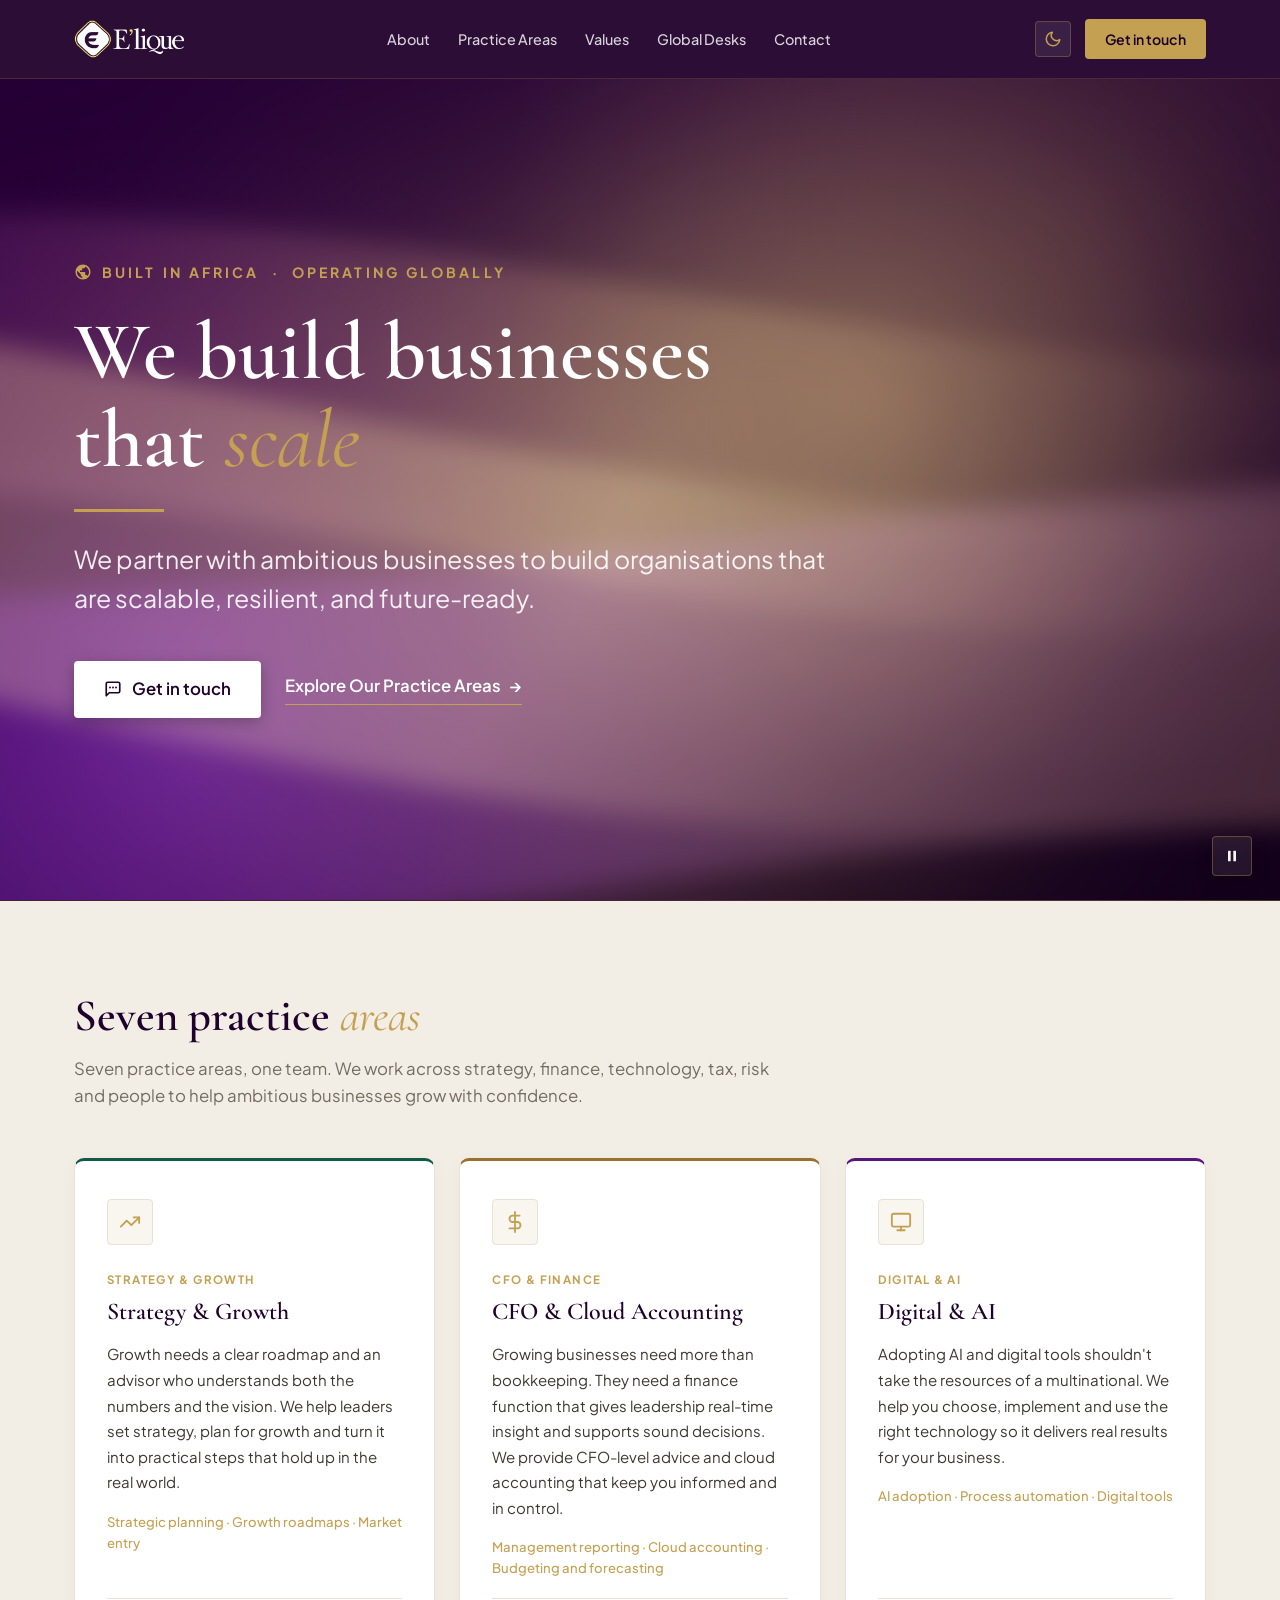
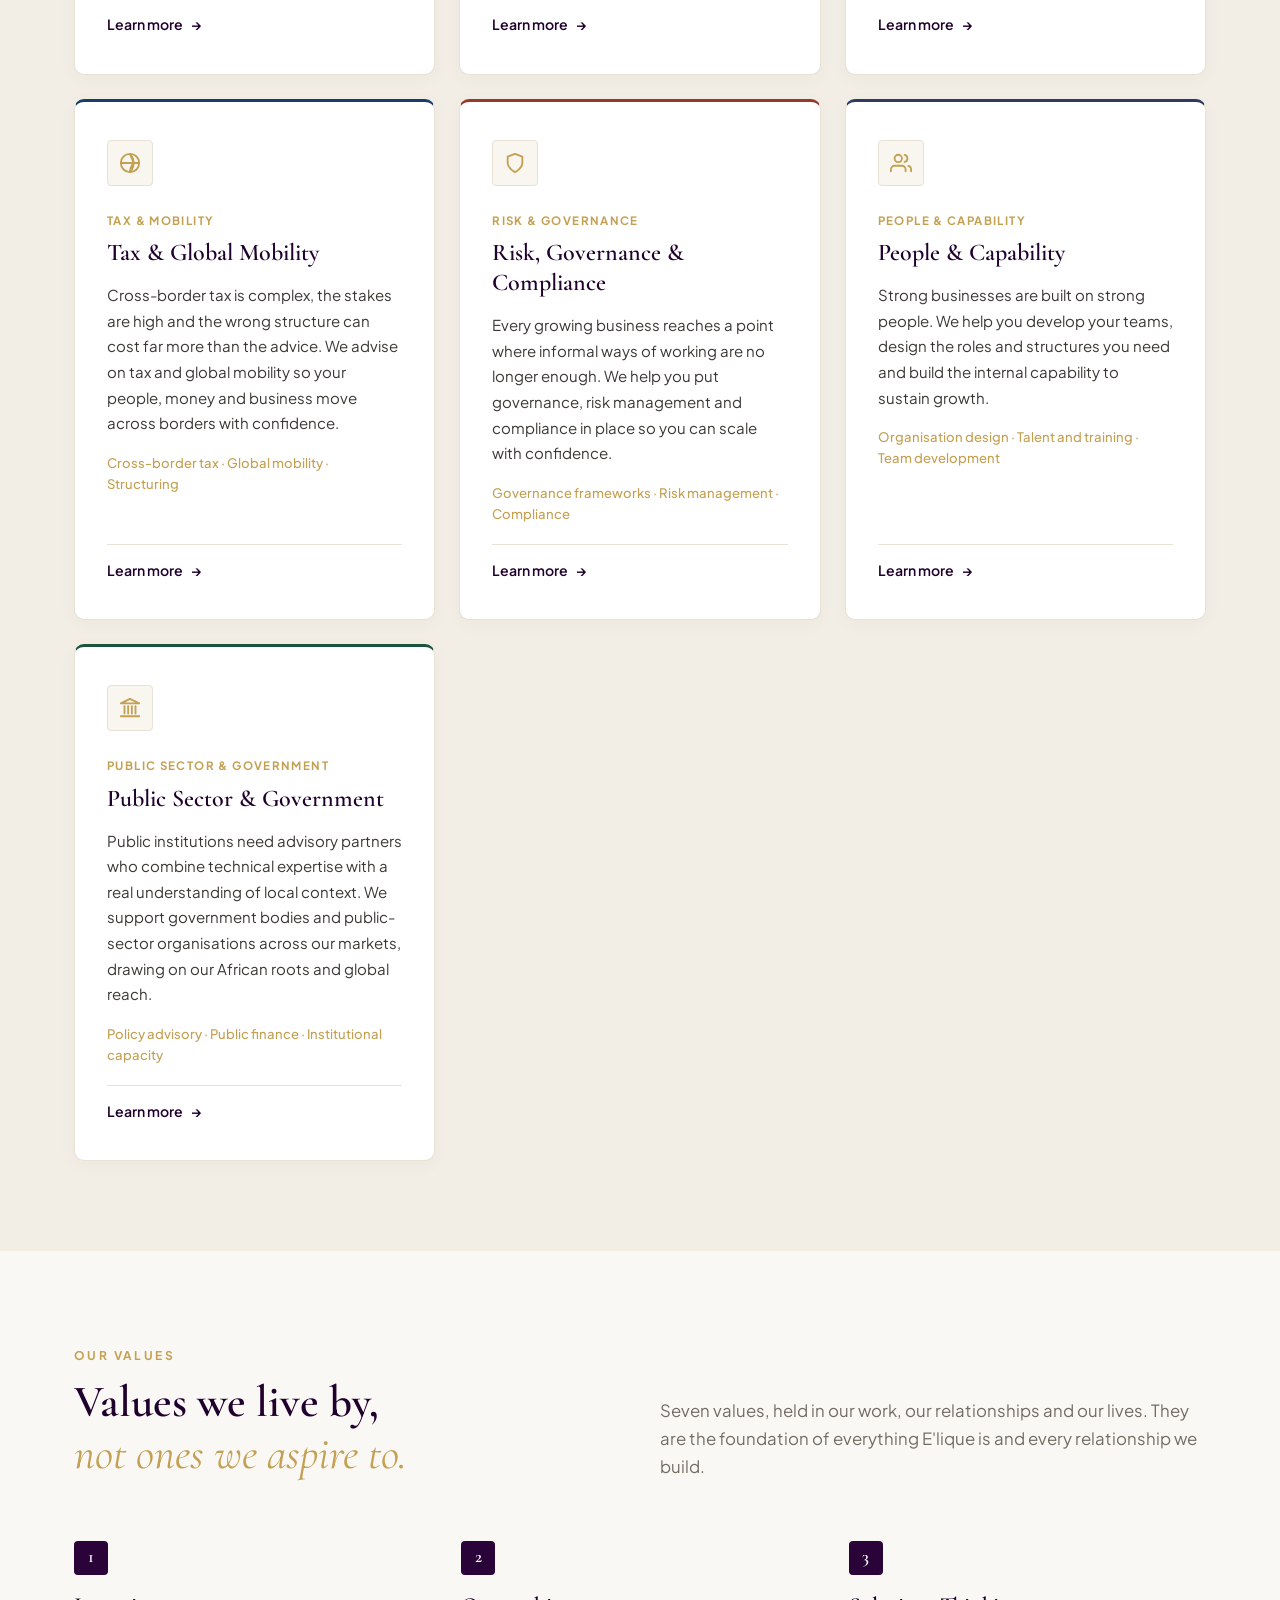
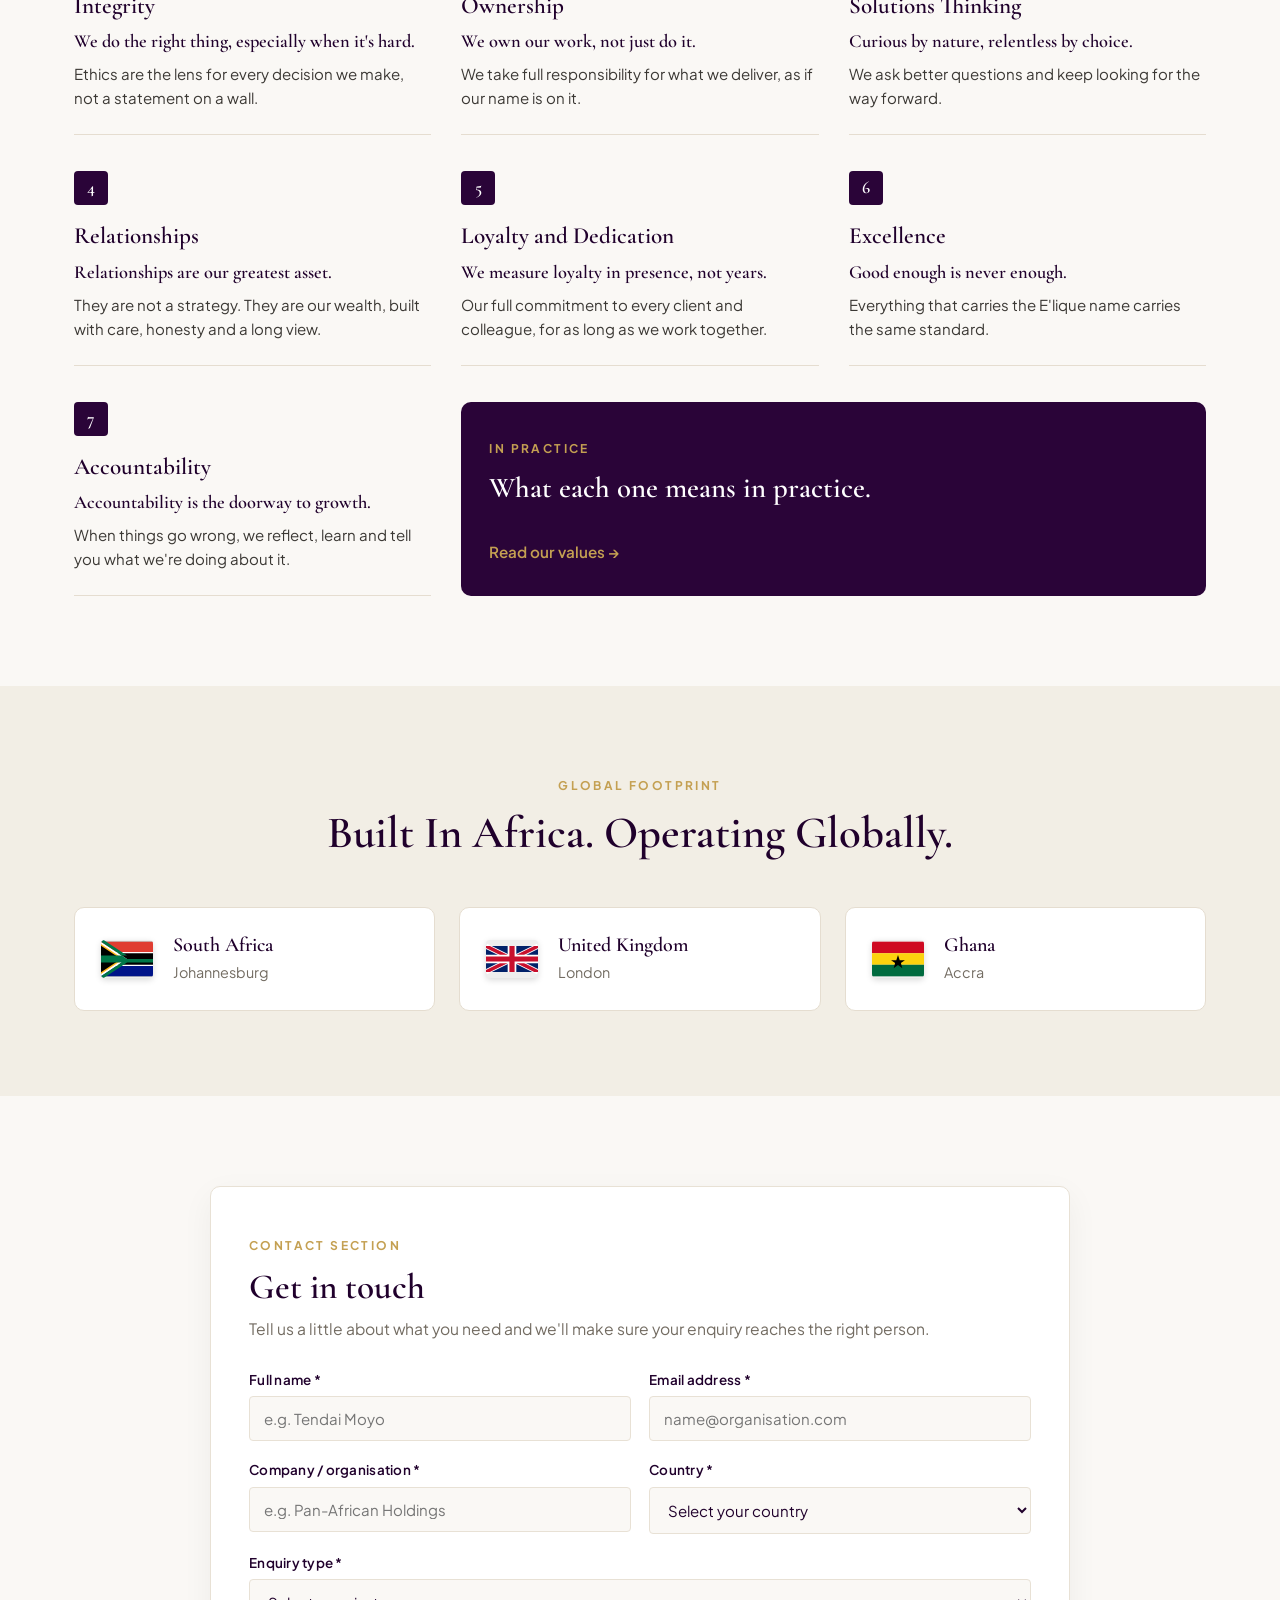
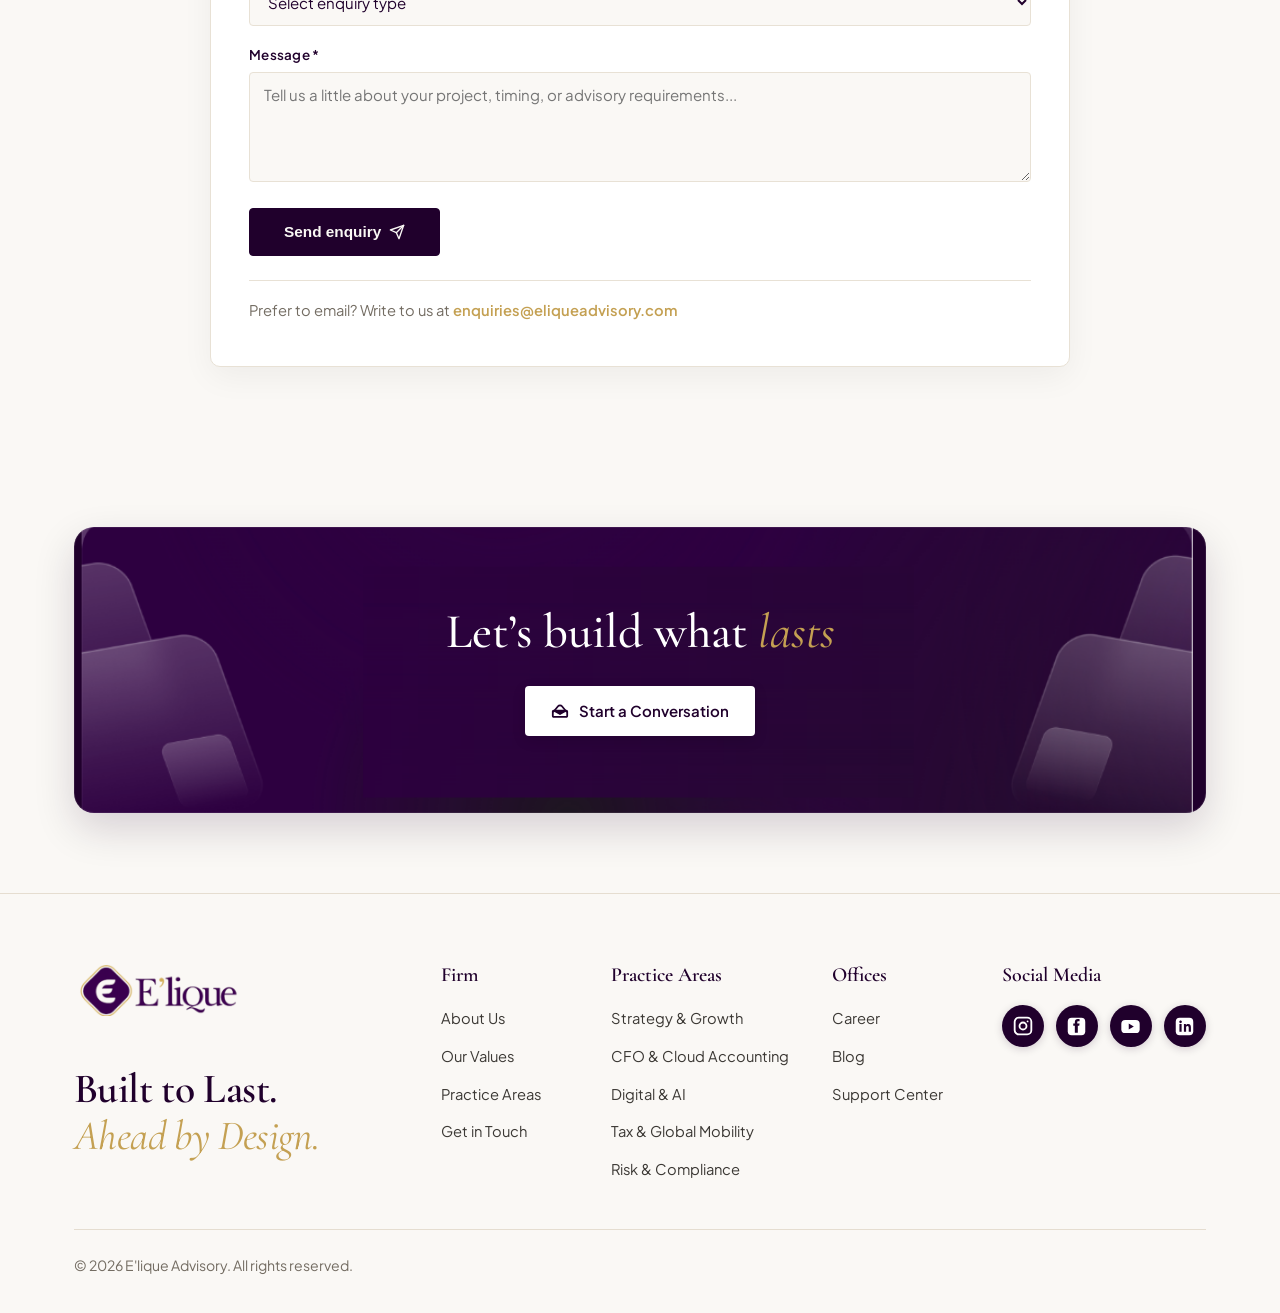
==== index.html @ cded9c00 "style(cta): implement card design with layered background shapes and conversation button" ====
<!DOCTYPE html>
<html lang="en" data-theme="dark">
<head>
    <meta charset="UTF-8">
    <meta name="viewport" content="width=device-width, initial-scale=1.0">
    <meta name="theme-color" content="#20002C">

    <title>E'lique Advisory – Built to Last. Ahead by Design.</title>
    <meta name="description" content="We partner with ambitious businesses to build organisations that are scalable, resilient, and future-ready. Built in Africa · Operating Globally.">

    <!-- OpenGraph Metadata -->
    <meta property="og:title" content="E'lique Advisory – Built to Last. Ahead by Design.">
    <meta property="og:description" content="We partner with ambitious businesses to build organisations that are scalable, resilient, and future-ready. Built in Africa · Operating Globally.">
    <meta property="og:type" content="website">

    <link rel="icon" type="image/png" href="images/favicon.png">
    <link rel="shortcut icon" href="favicon.ico">

    <!-- Google Fonts: Refined Editorial Serif + Grotesque Sans -->
    <link rel="preconnect" href="https://fonts.googleapis.com">
    <link rel="preconnect" href="https://fonts.gstatic.com" crossorigin>
    <link href="https://fonts.googleapis.com/css2?family=Cormorant+Garamond:ital,wght@0,500;0,600;0,700;1,400;1,600&family=Plus+Jakarta+Sans:wght@300;400;500;600;700&display=swap" rel="stylesheet">

    <style>
        /* ==========================================================================
           E'lique Advisory - Executive Design System
           Built to Last. Ahead by Design.
           ========================================================================== */

        :root {
            /* Dark Theme (Default) */
            --bg-hero: #20002C;
            --bg-hero-deep: #13001C;
            --bg-page: #FAF8F5;
            --bg-page-alt: #F3EFE8;
            --bg-card: #FFFFFF;
            --bg-card-border: #E8E1D5;
            --border-color: #E8E1D5;
            --text-heading: #20002C;
            --text-body: #3B3834;
            --text-muted: #6E685F;
            --gold-accent: #C4A052;
            --gold-hover: #D8B464;
            --gold-soft: rgba(196, 160, 82, 0.15);
            --header-bg: rgba(32, 0, 44, 0.95);
            --header-border: rgba(196, 160, 82, 0.2);
            --header-text: #FFFFFF;
            --font-serif: 'Cormorant Garamond', Georgia, serif;
            --font-sans: 'Plus Jakarta Sans', -apple-system, BlinkMacSystemFont, sans-serif;
            --radius-btn: 4px;
            --radius-card: 10px;
            --transition: 0.25s ease;
        }

        [data-theme="light"] {
            --bg-hero: #2A0438;
            --bg-hero-deep: #1A0024;
            --bg-page: #FAF8F5;
            --bg-page-alt: #F2EEE5;
            --bg-card: #FFFFFF;
            --bg-card-border: #E5DDD0;
            --text-heading: #20002C;
            --text-body: #3B3834;
            --text-muted: #736C62;
        }

        [data-theme="dark-full"] {
            --bg-page: #13011A;
            --bg-page-alt: #1A0224;
            --bg-card: #20032C;
            --bg-card-border: rgba(196, 160, 82, 0.2);
            --border-color: rgba(196, 160, 82, 0.2);
            --text-heading: #FFFFFF;
            --text-body: #DCD4CA;
            --text-muted: #9E9486;
        }

        *, *::before, *::after {
            box-sizing: border-box;
            margin: 0;
            padding: 0;
        }

        html {
            scroll-behavior: smooth;
        }

        body {
            background-color: var(--bg-page);
            background-image:
                radial-gradient(ellipse 90% 60% at 50% 0%, rgba(196, 160, 82, 0.08) 0%, transparent 60%),
                radial-gradient(circle at 12% 28%, rgba(32, 0, 44, 0.035) 0%, transparent 40%),
                radial-gradient(circle at 88% 72%, rgba(196, 160, 82, 0.055) 0%, transparent 50%),
                linear-gradient(to right,  rgba(196, 160, 82, 0.045) 1px, transparent 1px),
                linear-gradient(to bottom, rgba(196, 160, 82, 0.045) 1px, transparent 1px);
            background-size: 100% 100%, 100% 100%, 100% 100%, 64px 64px, 64px 64px;
            background-attachment: fixed;
            color: var(--text-body);
            font-family: var(--font-sans);
            line-height: 1.6;
            -webkit-font-smoothing: antialiased;
            overflow-x: hidden;
            transition: background-color var(--transition), color var(--transition);
        }

        [data-theme="dark-full"] body {
            background-color: #110017;
            background-image:
                radial-gradient(ellipse 90% 60% at 50% 0%, rgba(88, 22, 122, 0.35) 0%, transparent 70%),
                radial-gradient(circle at 15% 35%, rgba(196, 160, 82, 0.09) 0%, transparent 45%),
                radial-gradient(circle at 85% 75%, rgba(88, 22, 122, 0.25) 0%, transparent 55%),
                linear-gradient(to right,  rgba(196, 160, 82, 0.05) 1px, transparent 1px),
                linear-gradient(to bottom, rgba(196, 160, 82, 0.05) 1px, transparent 1px);
            background-size: 100% 100%, 100% 100%, 100% 100%, 64px 64px, 64px 64px;
        }

        .container {
            width: 100%;
            max-width: 1180px;
            margin: 0 auto;
            padding: 0 24px;
        }

        /* Typography */
        h1, h2, h3, h4, .serif {
            font-family: var(--font-serif);
            font-weight: 600;
            line-height: 1.15;
        }

        .italic-gold {
            font-style: italic;
            color: var(--gold-accent);
            font-weight: 400;
        }

        .section-eyebrow {
            display: inline-block;
            font-size: 0.75rem;
            text-transform: uppercase;
            letter-spacing: 0.2em;
            font-weight: 700;
            color: var(--gold-accent);
            margin-bottom: 12px;
        }

        /* Top Header */
        .site-header {
            position: sticky;
            top: 0;
            z-index: 120;
            background: var(--header-bg);
            backdrop-filter: blur(12px);
            -webkit-backdrop-filter: blur(12px);
            border-bottom: 1px solid var(--header-border);
        }

        .header-inner {
            display: flex;
            align-items: center;
            justify-content: space-between;
            height: 78px;
        }

        .brand-wrapper {
            display: flex;
            align-items: center;
            gap: 12px;
            text-decoration: none;
        }

        .brand-logo-img {
            height: 38px;
            width: auto;
            object-fit: contain;
        }

        .brand-title-fallback {
            font-family: var(--font-serif);
            font-size: 1.6rem;
            font-weight: 700;
            color: #FFFFFF;
            letter-spacing: 0.02em;
        }

        .main-nav-links {
            display: flex;
            align-items: center;
            gap: 28px;
            list-style: none;
        }

        .main-nav-links a {
            color: rgba(255, 255, 255, 0.82);
            text-decoration: none;
            font-size: 0.9rem;
            font-weight: 500;
            transition: color var(--transition);
        }

        .main-nav-links a:hover {
            color: var(--gold-accent);
        }

        .header-controls {
            display: flex;
            align-items: center;
            gap: 14px;
        }

        .theme-toggle-btn {
            background: rgba(255, 255, 255, 0.08);
            border: 1px solid rgba(196, 160, 82, 0.3);
            border-radius: var(--radius-btn);
            color: var(--gold-accent);
            width: 36px;
            height: 36px;
            display: flex;
            align-items: center;
            justify-content: center;
            cursor: pointer;
            transition: all var(--transition);
        }

        .theme-toggle-btn:hover {
            background: rgba(196, 160, 82, 0.2);
            color: #FFFFFF;
        }

        .btn-header-contact {
            background: var(--gold-accent);
            color: #1A0024;
            font-weight: 600;
            font-size: 0.88rem;
            padding: 9px 20px;
            border-radius: var(--radius-btn);
            text-decoration: none;
            display: inline-flex;
            align-items: center;
            gap: 6px;
            transition: all var(--transition);
        }

        .btn-header-contact:hover {
            background: var(--gold-hover);
            transform: translateY(-1px);
        }

        .mobile-hamburger {
            display: none;
            background: transparent;
            border: none;
            color: #FFFFFF;
            cursor: pointer;
            padding: 6px;
        }

        .mobile-drawer {
            display: none;
            flex-direction: column;
            background: #180022;
            padding: 20px 24px;
            border-bottom: 1px solid var(--header-border);
            gap: 14px;
        }

        .mobile-drawer.open {
            display: flex;
        }

        .mobile-drawer a {
            color: #FFFFFF;
            text-decoration: none;
            font-size: 0.95rem;
            padding: 6px 0;
        }

        /* 1. HERO SECTION (BCG-Inspired Executive Layout) */
        .hero-section {
            background:
                radial-gradient(circle at 85% 15%, rgba(196, 160, 82, 0.16) 0%, transparent 45%),
                radial-gradient(circle at 15% 85%, rgba(88, 22, 122, 0.35) 0%, transparent 50%),
                linear-gradient(170deg, #250035 0%, #12001A 100%);
            color: #FFFFFF;
            min-height: calc(100vh - 78px);
            min-height: calc(100dvh - 78px);
            display: flex;
            flex-direction: column;
            justify-content: center;
            padding: 60px 0;
            position: relative;
            border-bottom: 1px solid var(--header-border);
            overflow: hidden;
            box-sizing: border-box;
        }

        .hero-ambient-canvas {
            position: absolute;
            top: -5%;
            left: -5%;
            width: 110%;
            height: 110%;
            pointer-events: none;
            z-index: 1;
            opacity: 0.95;
            mix-blend-mode: screen;
            filter: blur(14px);
            -webkit-filter: blur(14px);
            transform: translateZ(0);
        }

        .hero-section > .container {
            position: relative;
            z-index: 3;
        }

        .hero-media-controls {
            position: absolute;
            bottom: 24px;
            right: 28px;
            z-index: 15;
        }

        .hero-pause-btn {
            width: 40px;
            height: 40px;
            border-radius: var(--radius-btn);
            background: rgba(255, 255, 255, 0.08);
            backdrop-filter: blur(10px);
            -webkit-backdrop-filter: blur(10px);
            border: 1px solid rgba(196, 160, 82, 0.35);
            color: #FAF8F5;
            display: inline-flex;
            align-items: center;
            justify-content: center;
            cursor: pointer;
            transition: all var(--transition);
            box-shadow: 0 4px 16px rgba(0, 0, 0, 0.25);
        }

        .hero-pause-btn:hover {
            background: rgba(196, 160, 82, 0.25);
            border-color: var(--gold-accent);
            color: var(--gold-accent);
            transform: scale(1.06);
        }

        .hero-africa-eyebrow {
            display: inline-flex;
            align-items: center;
            gap: 10px;
            font-size: clamp(0.85rem, 1.1vw, 1.02rem);
            text-transform: uppercase;
            letter-spacing: 0.22em;
            font-weight: 700;
            color: var(--gold-accent);
            margin-bottom: 24px;
        }

        .hero-headline {
            font-size: clamp(3.2rem, 6.4vw, 5.8rem);
            line-height: 1.08;
            max-width: 1050px;
            margin-bottom: 24px;
            color: #FFFFFF;
        }

        .hero-divider {
            width: 90px;
            height: 3px;
            background: var(--gold-accent);
            margin-bottom: 28px;
        }

        .hero-paragraph {
            font-size: clamp(1.2rem, 2.1vw, 1.55rem);
            color: rgba(255, 255, 255, 0.90);
            max-width: 760px;
            line-height: 1.6;
            margin-bottom: 42px;
            font-weight: 400;
        }

        .hero-actions {
            display: flex;
            align-items: center;
            gap: 24px;
            flex-wrap: wrap;
        }

        .btn-white-action {
            background: #FFFFFF;
            color: #20002C;
            font-weight: 600;
            font-size: 1.05rem;
            padding: 15px 30px;
            border-radius: var(--radius-btn);
            text-decoration: none;
            display: inline-flex;
            align-items: center;
            gap: 10px;
            transition: all var(--transition);
            box-shadow: 0 4px 15px rgba(0, 0, 0, 0.25);
        }

        .btn-white-action:hover {
            background: #FAF6EF;
            transform: translateY(-2px);
            box-shadow: 0 6px 20px rgba(0, 0, 0, 0.35);
        }

        .btn-link-explore {
            color: #FFFFFF;
            text-decoration: none;
            font-size: 1.05rem;
            font-weight: 600;
            display: inline-flex;
            align-items: center;
            gap: 8px;
            border-bottom: 1px solid var(--gold-accent);
            padding-bottom: 4px;
            transition: color var(--transition);
        }

        .btn-link-explore:hover {
            color: var(--gold-accent);
        }

        /* 2. PRACTICE AREAS (Immediately following Hero) */
        .practices-section {
            padding: 90px 0;
            background: var(--bg-page-alt);
        }

        .practices-header {
            margin-bottom: 48px;
        }

        .practices-title {
            font-size: clamp(2.2rem, 3.5vw, 3rem);
            color: var(--text-heading);
        }

        .practices-grid {
            display: grid;
            grid-template-columns: repeat(3, 1fr);
            gap: 24px;
        }

        .practice-card {
            background: var(--bg-card);
            border: 1px solid var(--border-color);
            border-top: 3px solid transparent;
            border-radius: var(--radius-card);
            padding: 38px 32px;
            display: flex;
            flex-direction: column;
            justify-content: space-between;
            min-height: 320px;
            box-shadow: 0 4px 20px rgba(0, 0, 0, 0.03);
            transition: transform var(--transition), box-shadow var(--transition), border-color var(--transition);
            position: relative;
        }

        .practice-card:hover {
            transform: translateY(-5px);
            box-shadow: 0 16px 36px rgba(32, 0, 44, 0.09);
        }

        .card-emerald { border-top-color: #0F5B46; }
        .card-bronze  { border-top-color: #9B6F2D; }
        .card-plum    { border-top-color: #58167A; }
        .card-navy    { border-top-color: #1A3C6B; }
        .card-terracotta { border-top-color: #963B2B; }
        .card-indigo  { border-top-color: #2D3A63; }
        .card-pine    { border-top-color: #1C543B; }

        .practice-icon-box {
            width: 46px;
            height: 46px;
            border-radius: var(--radius-btn);
            display: flex;
            align-items: center;
            justify-content: center;
            margin-bottom: 20px;
            border: 1px solid var(--border-color);
            background: rgba(175, 128, 54, 0.08);
            color: var(--gold-accent);
            transition: all var(--transition);
        }

        .practice-card:hover .practice-icon-box {
            background: var(--text-heading);
            color: #FAF8F5;
            border-color: var(--text-heading);
        }

        .practice-category-tag {
            display: inline-block;
            font-size: 0.72rem;
            font-weight: 700;
            letter-spacing: 0.12em;
            text-transform: uppercase;
            color: var(--gold-accent);
            margin-bottom: 8px;
        }

        .practice-card-title {
            font-family: var(--font-serif);
            font-size: 1.5rem;
            color: var(--text-heading);
            margin-bottom: 14px;
            font-weight: 600;
            line-height: 1.25;
        }

        .practice-card-text {
            color: var(--text-body);
            font-size: 0.94rem;
            line-height: 1.7;
            margin-bottom: 16px;
        }

        .practice-card-tags {
            font-size: 0.82rem;
            color: var(--gold-accent);
            margin-bottom: 20px;
            font-weight: 500;
        }

        .practice-card-link {
            color: var(--text-heading);
            text-decoration: none;
            font-size: 0.88rem;
            font-weight: 600;
            display: inline-flex;
            align-items: center;
            gap: 8px;
            margin-top: auto;
            padding-top: 14px;
            border-top: 1px solid var(--border-color);
            transition: color var(--transition), gap var(--transition);
        }

        .practice-card-link:hover {
            color: var(--gold-accent);
            gap: 12px;
        }

        /* 3. VALUES SECTION (Follows Practice Areas) */
        .values-section {
            padding: 90px 0;
            background: var(--bg-page);
        }

        .values-header {
            display: grid;
            grid-template-columns: 1.2fr 1.2fr;
            gap: 40px;
            align-items: flex-end;
            margin-bottom: 60px;
        }

        .values-headline {
            font-size: clamp(2.2rem, 3.5vw, 3.2rem);
            color: var(--text-heading);
            line-height: 1.15;
        }

        .values-subtext {
            font-size: 1.05rem;
            color: var(--text-muted);
            line-height: 1.65;
        }

        .values-grid {
            display: grid;
            grid-template-columns: repeat(3, 1fr);
            gap: 36px 30px;
        }

        .value-card {
            border-bottom: 1px solid var(--bg-card-border);
            padding-bottom: 24px;
        }

        .value-badge {
            width: 34px;
            height: 34px;
            background: var(--bg-hero);
            color: #FFFFFF;
            border-radius: 4px;
            display: flex;
            align-items: center;
            justify-content: center;
            font-family: var(--font-serif);
            font-size: 1.1rem;
            font-weight: 600;
            margin-bottom: 18px;
        }

        .value-title {
            font-size: 1.45rem;
            color: var(--text-heading);
            margin-bottom: 10px;
        }

        .value-card-tagline-lead {
            font-family: var(--font-serif);
            font-size: 1.15rem;
            font-weight: 600;
            color: var(--text-heading);
            line-height: 1.35;
            margin-bottom: 8px;
        }

        .value-card-body-text {
            font-family: var(--font-sans);
            font-size: 0.94rem;
            color: var(--text-body);
            line-height: 1.6;
            font-weight: 400;
        }

        .value-highlight-card {
            background: var(--bg-hero);
            color: #FFFFFF;
            border-radius: var(--radius-card);
            padding: 32px 28px;
            display: flex;
            flex-direction: column;
            justify-content: space-between;
        }

        .value-highlight-card.span-two-cols {
            grid-column: span 2;
        }

        .value-highlight-card h3 {
            font-size: 1.8rem;
            color: #FFFFFF;
            line-height: 1.25;
            margin-bottom: 20px;
        }

        .value-highlight-card a {
            color: var(--gold-accent);
            text-decoration: none;
            font-size: 0.95rem;
            font-weight: 600;
            display: inline-flex;
            align-items: center;
            gap: 6px;
            transition: gap var(--transition), color var(--transition);
        }

        .value-highlight-card a:hover {
            color: #FFFFFF;
            gap: 10px;
        }

        /* 4. GLOBAL FOOTPRINT (3 Countries) */
        .footprint-section {
            padding: 85px 0;
            background: var(--bg-page-alt);
        }

        .footprint-header {
            text-align: center;
            max-width: 650px;
            margin: 0 auto 48px;
        }

        .footprint-grid {
            display: grid;
            grid-template-columns: repeat(3, 1fr);
            gap: 24px;
        }

        .footprint-card {
            background: var(--bg-card);
            border: 1px solid var(--bg-card-border);
            border-radius: var(--radius-card);
            padding: 26px;
            display: flex;
            align-items: center;
            gap: 20px;
            transition: all var(--transition);
        }

        .footprint-card:hover {
            border-color: var(--gold-accent);
            box-shadow: 0 10px 25px rgba(0, 0, 0, 0.06);
        }

        .flag-wrapper {
            width: 52px;
            height: 38px;
            border-radius: 4px;
            overflow: hidden;
            flex-shrink: 0;
            box-shadow: 0 2px 6px rgba(0, 0, 0, 0.15);
            display: flex;
            align-items: center;
            justify-content: center;
            background: #EEE;
        }

        .flag-wrapper svg {
            width: 100%;
            height: 100%;
            object-fit: cover;
        }

        .footprint-country-title {
            font-size: 1.25rem;
            color: var(--text-heading);
            margin-bottom: 4px;
        }

        .footprint-cities {
            font-size: 0.9rem;
            color: var(--text-muted);
        }

        /* 5. CONTACT SECTION (BCG-Inspired Management Consulting Form) */
        .contact-section {
            padding: 90px 0;
            background: var(--bg-page);
        }

        .contact-layout {
            max-width: 860px;
            margin: 0 auto;
        }

        .direct-lines-box {
            background: var(--bg-card);
            border: 1px solid var(--border-color);
            border-radius: var(--radius-card);
            padding: 44px 38px;
            height: 100%;
            display: flex;
            flex-direction: column;
            justify-content: space-between;
            box-shadow: 0 10px 32px rgba(0, 0, 0, 0.05);
        }

        .direct-lines-content-top {
            margin-bottom: 24px;
        }

        .direct-items-wrapper {
            display: flex;
            flex-direction: column;
            justify-content: space-around;
            flex: 1;
        }

        .direct-item {
            margin-bottom: 20px;
            padding-bottom: 20px;
            border-bottom: 1px solid var(--border-color);
        }

        .direct-item:last-child {
            margin-bottom: 0;
            padding-bottom: 0;
            border-bottom: none;
        }

        .direct-tag {
            font-size: 0.75rem;
            text-transform: uppercase;
            letter-spacing: 0.15em;
            color: var(--gold-accent);
            font-weight: 700;
            margin-bottom: 6px;
        }

        .direct-contact-link {
            font-size: 1.15rem;
            color: var(--text-heading);
            font-weight: 600;
            text-decoration: none;
            display: inline-block;
            transition: color var(--transition);
        }

        .direct-contact-link:hover {
            color: var(--gold-accent);
        }

        .direct-desc {
            font-size: 0.88rem;
            color: var(--text-muted);
            margin-top: 4px;
        }

        .contact-form-card {
            background: var(--bg-card);
            border: 1px solid var(--border-color);
            border-radius: var(--radius-card);
            padding: 44px 38px;
            box-shadow: 0 10px 32px rgba(0, 0, 0, 0.05);
        }

        .contact-form-heading {
            font-size: 2.2rem;
            color: var(--text-heading);
            margin-bottom: 8px;
            font-family: var(--font-serif);
        }

        .contact-form-intro {
            font-size: 0.98rem;
            color: var(--text-muted);
            margin-bottom: 28px;
            line-height: 1.6;
        }

        .contact-form-grid {
            display: grid;
            grid-template-columns: 1fr 1fr;
            gap: 18px;
        }

        .form-group-full {
            grid-column: span 2;
        }

        .form-field-group {
            display: flex;
            flex-direction: column;
            gap: 6px;
        }

        .form-label {
            font-size: 0.84rem;
            font-weight: 600;
            color: var(--text-heading);
            letter-spacing: 0.02em;
        }

        .form-input, .form-select, .form-textarea {
            width: 100%;
            padding: 12px 14px;
            background: var(--bg-page);
            border: 1px solid var(--border-color);
            border-radius: var(--radius-btn);
            font-family: var(--font-sans);
            font-size: 0.94rem;
            color: var(--text-heading);
            transition: all var(--transition);
        }

        .form-input:focus, .form-select:focus, .form-textarea:focus {
            outline: none;
            border-color: var(--gold-accent);
            background: #FFFFFF;
            box-shadow: 0 0 0 3px rgba(196, 160, 82, 0.15);
        }

        .form-textarea {
            resize: vertical;
            min-height: 110px;
        }

        .btn-submit-enquiry {
            background: var(--text-heading);
            color: #FAF8F5;
            border: 1px solid var(--text-heading);
            padding: 14px 34px;
            border-radius: var(--radius-btn);
            font-size: 0.96rem;
            font-weight: 600;
            cursor: pointer;
            transition: all var(--transition);
            display: inline-flex;
            align-items: center;
            justify-content: center;
            gap: 8px;
        }

        .btn-submit-enquiry:hover {
            background: var(--gold-accent);
            border-color: var(--gold-accent);
            color: #180022;
            transform: translateY(-1px);
            box-shadow: 0 6px 18px rgba(196, 160, 82, 0.25);
        }

        .contact-email-fallback {
            margin-top: 24px;
            padding-top: 18px;
            border-top: 1px solid var(--border-color);
            font-size: 0.92rem;
            color: var(--text-muted);
        }

        .contact-email-fallback a {
            color: var(--gold-accent);
            font-weight: 600;
            text-decoration: none;
        }

        .contact-email-fallback a:hover {
            text-decoration: underline;
        }

        .contact-form-confirmation {
            display: none;
            background: rgba(196, 160, 82, 0.08);
            border: 1px solid var(--gold-accent);
            border-radius: var(--radius-card);
            padding: 32px 24px;
            text-align: center;
            margin-bottom: 24px;
        }

        .contact-form-confirmation.active {
            display: block;
        }

        .confirmation-icon {
            width: 48px;
            height: 48px;
            border-radius: 50%;
            background: var(--gold-accent);
            color: #180022;
            display: inline-flex;
            align-items: center;
            justify-content: center;
            margin-bottom: 14px;
        }

        .confirmation-title {
            font-family: var(--font-serif);
            font-size: 1.5rem;
            color: var(--text-heading);
            margin-bottom: 8px;
        }

        .confirmation-text {
            font-size: 0.95rem;
            color: var(--text-body);
            line-height: 1.6;
            max-width: 500px;
            margin: 0 auto;
        }

        /* 6. BOTTOM CALL TO ACTION */
        .bottom-cta-banner {
            background: var(--bg-page);
            padding: 70px 0 80px;
            border-top: none;
        }

        .bottom-cta-card {
            position: relative;
            border-radius: 20px;
            overflow: hidden;
            background: #20002C url('images/cta-card-bg-clean.png') center center / cover no-repeat;
            padding: 76px 24px;
            text-align: center;
            display: flex;
            flex-direction: column;
            align-items: center;
            justify-content: center;
            box-shadow: 0 16px 40px rgba(32, 0, 44, 0.16);
            border: 1px solid rgba(255, 255, 255, 0.08);
        }

        .bottom-cta-headline {
            font-family: var(--font-serif);
            font-size: clamp(2.2rem, 3.8vw, 3.4rem);
            font-weight: 500;
            color: #FFFFFF;
            margin-bottom: 26px;
            line-height: 1.15;
            position: relative;
            z-index: 2;
        }

        .bottom-cta-headline .italic-gold {
            font-style: italic;
            color: var(--gold-accent);
        }

        .btn-conversation {
            display: inline-flex;
            align-items: center;
            justify-content: center;
            gap: 10px;
            background: #FFFFFF;
            color: #20002C;
            padding: 13px 26px;
            border-radius: 4px;
            font-family: var(--font-sans);
            font-size: 0.94rem;
            font-weight: 600;
            text-decoration: none;
            transition: all var(--transition);
            box-shadow: 0 4px 14px rgba(0, 0, 0, 0.12);
            position: relative;
            z-index: 2;
        }

        .btn-conversation:hover {
            background: #FAF7F2;
            color: #4A1068;
            transform: translateY(-2px);
            box-shadow: 0 8px 24px rgba(0, 0, 0, 0.2);
        }

        .btn-conversation svg {
            display: inline-block;
            vertical-align: middle;
        }

        /* 7. FOOTER */
        .site-footer {
            background: var(--bg-page);
            border-top: 1px solid var(--bg-card-border);
            padding: 70px 0 36px;
        }

        .footer-grid {
            display: grid;
            grid-template-columns: 2.3fr 0.95fr 1.3fr 0.95fr 1.35fr;
            gap: 32px;
            margin-bottom: 48px;
        }

        .footer-brand {
            display: flex;
            flex-direction: column;
        }

        .footer-brand-logo {
            display: inline-flex;
            align-items: center;
            text-decoration: none;
            margin-bottom: 24px;
        }

        .footer-brand-img {
            height: 52px;
            width: auto;
            max-width: 200px;
            object-fit: contain;
            display: block;
        }

        .footer-brand-statement {
            display: flex;
            flex-direction: column;
            gap: 0;
            margin-top: 26px;
        }

        .footer-brand-statement .statement-line-1 {
            font-family: var(--font-serif);
            font-size: 2.6rem;
            font-weight: 600;
            color: #20002C;
            line-height: 1.12;
            letter-spacing: -0.015em;
        }

        .footer-brand-statement .statement-line-2 {
            font-family: var(--font-serif);
            font-size: 2.6rem;
            font-weight: 400;
            font-style: italic;
            color: #C4A052;
            line-height: 1.12;
            letter-spacing: -0.015em;
        }

        .footer-col h4 {
            font-family: var(--font-serif);
            font-size: 1.25rem;
            color: var(--text-heading);
            font-weight: 600;
            margin-bottom: 18px;
            text-transform: none;
            letter-spacing: 0;
        }

        .footer-col ul {
            list-style: none;
            display: flex;
            flex-direction: column;
            gap: 12px;
        }

        .footer-col a {
            color: var(--text-body);
            text-decoration: none;
            font-size: 0.92rem;
            transition: color var(--transition);
        }

        .footer-col a:hover {
            color: var(--gold-accent);
        }

        .footer-social-row {
            display: flex;
            align-items: center;
            gap: 12px;
            margin-top: 6px;
            flex-wrap: nowrap;
        }

        .social-icon-btn {
            width: 42px;
            height: 42px;
            border-radius: 50%;
            background: #20002C;
            color: #FFFFFF;
            display: inline-flex;
            align-items: center;
            justify-content: center;
            text-decoration: none;
            transition: all var(--transition);
            box-shadow: 0 2px 8px rgba(32, 0, 44, 0.18);
            flex-shrink: 0;
        }

        .social-icon-btn:hover {
            background: #4A1068;
            color: var(--gold-accent);
            transform: translateY(-2px);
            box-shadow: 0 4px 14px rgba(74, 16, 104, 0.35);
        }

        .social-icon-btn .social-cutout {
            fill: #20002C;
            transition: fill var(--transition);
        }

        .social-icon-btn:hover .social-cutout {
            fill: #4A1068;
        }

        [data-theme="dark-full"] .social-icon-btn {
            background: rgba(196, 160, 82, 0.15);
            border: 1px solid rgba(196, 160, 82, 0.3);
            color: #FAF8F5;
        }

        [data-theme="dark-full"] .social-icon-btn:hover {
            background: var(--gold-accent);
            color: #20002C;
        }

        [data-theme="dark-full"] .social-icon-btn .social-cutout {
            fill: #14001B;
        }

        [data-theme="dark-full"] .social-icon-btn:hover .social-cutout {
            fill: #20002C;
        }

        .footer-bottom {
            padding-top: 24px;
            border-top: 1px solid var(--bg-card-border);
            display: flex;
            align-items: center;
            justify-content: space-between;
            font-size: 0.88rem;
            color: var(--text-muted);
            flex-wrap: wrap;
            gap: 16px;
        }

        /* GTranslate Floating Switcher */
        .gtranslate_wrapper {
            position: fixed !important;
            bottom: 16px !important;
            right: 20px !important;
            z-index: 999999 !important;
        }

        .gt_float_switcher {
            box-shadow: 0 6px 24px rgba(0, 0, 0, 0.18) !important;
            border-radius: 4px !important;
            font-family: var(--font-sans) !important;
            font-weight: 600 !important;
        }

        /* Responsive Breakpoints */
        @media (max-width: 1024px) {
            .practices-grid { grid-template-columns: repeat(2, 1fr); }
            .values-grid { grid-template-columns: repeat(2, 1fr); }
            .value-highlight-card.span-two-cols { grid-column: span 2; }
            .footprint-grid { grid-template-columns: repeat(2, 1fr); }
            .contact-layout { max-width: 100%; }
            .footer-grid { grid-template-columns: 1fr 1fr; }
        }

        @media (max-width: 768px) {
            .main-nav-links { display: none; }
            .mobile-hamburger { display: block; }
            .hero-section { min-height: calc(100vh - 70px); min-height: calc(100dvh - 70px); padding: 48px 0; }
            .hero-headline { font-size: clamp(2.6rem, 8vw, 3.2rem); line-height: 1.1; }
            .hero-paragraph { font-size: 1.15rem; }
            .values-header { grid-template-columns: 1fr; gap: 16px; }
            .values-grid { grid-template-columns: 1fr; }
            .value-highlight-card.span-two-cols { grid-column: span 1; }
            .practices-grid { grid-template-columns: 1fr; }
            .footprint-grid { grid-template-columns: 1fr; }
            .contact-form-grid { grid-template-columns: 1fr; }
            .form-group-full { grid-column: span 1; }
            .footer-grid { grid-template-columns: 1fr; }
            .contact-form-card { padding: 32px 20px; }
        }
    </style>
</head>
<body>
    <!-- Top Header -->
    <header class="site-header">
        <div class="container">
            <div class="header-inner">
                <a href="index.html" class="brand-wrapper" aria-label="E'lique Advisory">
                    <img src="images/logo-white.png" alt="E'lique Advisory" class="brand-logo-img" onerror="this.src='public/images/logo-white.png'; this.onerror=function(){ this.style.display='none'; document.getElementById('landing-fallback-title').style.display='block'; };">
                    <span id="landing-fallback-title" class="brand-title-fallback" style="display: none;">E'lique Advisory</span>
                </a>

                <ul class="main-nav-links">
                    <li><a href="#about">About</a></li>
                    <li><a href="#services">Practice Areas</a></li>
                    <li><a href="#values">Values</a></li>
                    <li><a href="#footprint">Global Desks</a></li>
                    <li><a href="#contact">Contact</a></li>
                </ul>

                <div class="header-controls">
                    <button type="button" class="theme-toggle-btn" id="theme-toggle-btn" aria-label="Toggle Theme" title="Toggle Dark/Light Mode">
                        <svg id="theme-sun-icon" width="18" height="18" viewBox="0 0 24 24" fill="none" stroke="currentColor" stroke-width="2" stroke-linecap="round" stroke-linejoin="round" style="display: none;">
                            <circle cx="12" cy="12" r="5"></circle>
                            <line x1="12" y1="1" x2="12" y2="3"></line>
                            <line x1="12" y1="21" x2="12" y2="23"></line>
                            <line x1="4.22" y1="4.22" x2="5.64" y2="5.64"></line>
                            <line x1="18.36" y1="18.36" x2="19.78" y2="19.78"></line>
                            <line x1="1" y1="12" x2="3" y2="12"></line>
                            <line x1="21" y1="12" x2="23" y2="12"></line>
                            <line x1="4.22" y1="19.78" x2="5.64" y2="18.36"></line>
                            <line x1="18.36" y1="5.64" x2="19.78" y2="4.22"></line>
                        </svg>
                        <svg id="theme-moon-icon" width="18" height="18" viewBox="0 0 24 24" fill="none" stroke="currentColor" stroke-width="2" stroke-linecap="round" stroke-linejoin="round">
                            <path d="M21 12.79A9 9 0 1 1 11.21 3 7 7 0 0 0 21 12.79z"></path>
                        </svg>
                    </button>

                    <a href="#contact" class="btn-header-contact">
                        <span>Get in touch</span>
                    </a>

                    <button type="button" class="mobile-hamburger" id="mobile-toggle" aria-label="Open Navigation">
                        <svg width="24" height="24" viewBox="0 0 24 24" fill="none" stroke="currentColor" stroke-width="2" stroke-linecap="round" stroke-linejoin="round">
                            <line x1="3" y1="12" x2="21" y2="12"></line>
                            <line x1="3" y1="6" x2="21" y2="6"></line>
                            <line x1="3" y1="18" x2="21" y2="18"></line>
                        </svg>
                    </button>
                </div>
            </div>
        </div>

        <!-- Mobile Drawer -->
        <div class="mobile-drawer" id="mobile-drawer">
            <a href="#about" class="m-link">About</a>
            <a href="#services" class="m-link">Practice Areas</a>
            <a href="#values" class="m-link">Values</a>
            <a href="#footprint" class="m-link">Global Desks</a>
            <a href="#contact" class="m-link">Contact</a>
            <a href="#contact" class="btn-header-contact" style="justify-content: center; margin-top: 8px;">
                Get in touch
            </a>
        </div>
    </header>

    <!-- =====================================================================
         1. HERO SECTION (BCG-Inspired Modern Executive Consulting Design)
         ===================================================================== -->
    <section class="hero-section" id="about">
        <!-- BCG-Inspired Fluid Ambient Media Canvas (Zero-lag, 60fps GPU-accelerated) -->
        <canvas id="hero-ambient-canvas" class="hero-ambient-canvas" aria-hidden="true"></canvas>

        <div class="container">
            <div class="hero-africa-eyebrow">
                <svg width="18" height="18" viewBox="0 0 24 24" fill="currentColor">
                    <path d="M12 2C6.48 2 2 6.48 2 12s4.48 10 10 10 10-4.48 10-10S17.52 2 12 2zm-1 17.93c-3.95-.49-7-3.85-7-7.93 0-.62.08-1.21.21-1.79L9 15v1c0 1.1.9 2 2 2v1.93zm6.9-2.54c-.26-.81-1-1.39-1.9-1.39h-1v-3c0-.55-.45-1-1-1H8v-2h2c.55 0 1-.45 1-1V7h2c1.1 0 2-.9 2-2v-.41c2.93 1.19 5 4.06 5 7.41 0 2.08-.8 3.97-2.1 5.39z"/>
                </svg>
                <span>Built In Africa &nbsp;·&nbsp; Operating Globally</span>
            </div>

            <h1 class="hero-headline">
                We build businesses <br>that <span class="italic-gold">scale</span>
            </h1>

            <div class="hero-divider"></div>

            <p class="hero-paragraph">
                We partner with ambitious businesses to build organisations that are scalable, resilient, and future-ready.
            </p>

            <div class="hero-actions">
                <a href="#contact" class="btn-white-action" id="hero-action-btn">
                    <svg width="18" height="18" viewBox="0 0 24 24" fill="none" stroke="currentColor" stroke-width="2.2" stroke-linecap="round" stroke-linejoin="round" aria-hidden="true">
                        <path d="M21 15a2 2 0 0 1-2 2H7l-4 4V5a2 2 0 0 1 2-2h14a2 2 0 0 1 2 2z"></path>
                        <line x1="8" y1="10" x2="8.01" y2="10" stroke-width="2.5"></line>
                        <line x1="12" y1="10" x2="12.01" y2="10" stroke-width="2.5"></line>
                        <line x1="16" y1="10" x2="16.01" y2="10" stroke-width="2.5"></line>
                    </svg>
                    <span>Get in touch</span>
                </a>

                <a href="#services" class="btn-link-explore">
                    <span>Explore Our Practice Areas</span> &rarr;
                </a>
            </div>
        </div>

        <!-- BCG-Style Bottom-Right Ambient Media Pause / Play Controls -->
        <div class="hero-media-controls">
            <button type="button" id="hero-play-pause-btn" class="hero-pause-btn" aria-label="Pause ambient background animation" title="Pause background animation">
                <svg class="hero-icon-pause" width="16" height="16" viewBox="0 0 24 24" fill="currentColor" aria-hidden="true">
                    <rect x="6" y="4" width="4" height="16" rx="1"></rect>
                    <rect x="14" y="4" width="4" height="16" rx="1"></rect>
                </svg>
                <svg class="hero-icon-play" width="16" height="16" viewBox="0 0 24 24" fill="currentColor" aria-hidden="true" style="display: none; margin-left: 2px;">
                    <polygon points="5 3 19 12 5 21 5 3"></polygon>
                </svg>
            </button>
        </div>
    </section>

    <!-- =====================================================================
         2. PRACTICE AREAS (Placed Immediately After Hero)
         ===================================================================== -->
    <section class="practices-section" id="services">
        <div class="container">
            <div class="practices-header">
                <h2 class="practices-title">Seven practice <span class="italic-gold">areas</span></h2>
                <p style="color: var(--text-muted); font-size: 1.05rem; margin-top: 12px; max-width: 720px; line-height: 1.65;">
                    Seven practice areas, one team. We work across strategy, finance, technology, tax, risk and people to help ambitious businesses grow with confidence.
                </p>
            </div>

            <div class="practices-grid">
                <!-- 1. Strategy & Growth -->
                <div class="practice-card card-emerald" id="strategy-growth">
                    <div>
                        <div class="practice-icon-box">
                            <svg width="22" height="22" viewBox="0 0 24 24" fill="none" stroke="currentColor" stroke-width="2" stroke-linecap="round" stroke-linejoin="round"><polyline points="22 7 13.5 15.5 8.5 10.5 2 17"></polyline><polyline points="16 7 22 7 22 13"></polyline></svg>
                        </div>
                        <span class="practice-category-tag">STRATEGY &amp; GROWTH</span>
                        <h3 class="practice-card-title">Strategy &amp; Growth</h3>
                        <p class="practice-card-text">Growth needs a clear roadmap and an advisor who understands both the numbers and the vision. We help leaders set strategy, plan for growth and turn it into practical steps that hold up in the real world.</p>
                        <p class="practice-card-tags">Strategic planning · Growth roadmaps · Market entry</p>
                    </div>
                    <a href="#contact" class="practice-card-link">
                        <span>Learn more</span> &rarr;
                    </a>
                </div>

                <!-- 2. CFO & Cloud Accounting -->
                <div class="practice-card card-bronze" id="cfo-cloud-accounting">
                    <div>
                        <div class="practice-icon-box">
                            <svg width="22" height="22" viewBox="0 0 24 24" fill="none" stroke="currentColor" stroke-width="2" stroke-linecap="round" stroke-linejoin="round"><line x1="12" y1="1" x2="12" y2="23"></line><path d="M17 5H9.5a3.5 3.5 0 0 0 0 7h5a3.5 3.5 0 0 1 0 7H6"></path></svg>
                        </div>
                        <span class="practice-category-tag">CFO &amp; FINANCE</span>
                        <h3 class="practice-card-title">CFO &amp; Cloud Accounting</h3>
                        <p class="practice-card-text">Growing businesses need more than bookkeeping. They need a finance function that gives leadership real-time insight and supports sound decisions. We provide CFO-level advice and cloud accounting that keep you informed and in control.</p>
                        <p class="practice-card-tags">Management reporting · Cloud accounting · Budgeting and forecasting</p>
                    </div>
                    <a href="#contact" class="practice-card-link">
                        <span>Learn more</span> &rarr;
                    </a>
                </div>

                <!-- 3. Digital & AI -->
                <div class="practice-card card-plum" id="digital-ai">
                    <div>
                        <div class="practice-icon-box">
                            <svg width="22" height="22" viewBox="0 0 24 24" fill="none" stroke="currentColor" stroke-width="2" stroke-linecap="round" stroke-linejoin="round"><rect x="2" y="3" width="20" height="14" rx="2" ry="2"></rect><line x1="8" y1="21" x2="16" y2="21"></line><line x1="12" y1="17" x2="12" y2="21"></line></svg>
                        </div>
                        <span class="practice-category-tag">DIGITAL &amp; AI</span>
                        <h3 class="practice-card-title">Digital &amp; AI</h3>
                        <p class="practice-card-text">Adopting AI and digital tools shouldn't take the resources of a multinational. We help you choose, implement and use the right technology so it delivers real results for your business.</p>
                        <p class="practice-card-tags">AI adoption · Process automation · Digital tools</p>
                    </div>
                    <a href="#contact" class="practice-card-link">
                        <span>Learn more</span> &rarr;
                    </a>
                </div>

                <!-- 4. Tax & Global Mobility -->
                <div class="practice-card card-navy" id="tax-global-mobility">
                    <div>
                        <div class="practice-icon-box">
                            <svg width="22" height="22" viewBox="0 0 24 24" fill="none" stroke="currentColor" stroke-width="2" stroke-linecap="round" stroke-linejoin="round"><circle cx="12" cy="12" r="10"></circle><line x1="2" y1="12" x2="22" y2="12"></line><path d="M12 2a15.3 15.3 0 0 1 4 10 15.3 15.3 0 0 1-4 10 15.3 15.3 0 0 1 4-10z"></path></svg>
                        </div>
                        <span class="practice-category-tag">TAX &amp; MOBILITY</span>
                        <h3 class="practice-card-title">Tax &amp; Global Mobility</h3>
                        <p class="practice-card-text">Cross-border tax is complex, the stakes are high and the wrong structure can cost far more than the advice. We advise on tax and global mobility so your people, money and business move across borders with confidence.</p>
                        <p class="practice-card-tags">Cross-border tax · Global mobility · Structuring</p>
                    </div>
                    <a href="#contact" class="practice-card-link">
                        <span>Learn more</span> &rarr;
                    </a>
                </div>

                <!-- 5. Risk, Governance & Compliance -->
                <div class="practice-card card-terracotta" id="risk-governance-compliance">
                    <div>
                        <div class="practice-icon-box">
                            <svg width="22" height="22" viewBox="0 0 24 24" fill="none" stroke="currentColor" stroke-width="2" stroke-linecap="round" stroke-linejoin="round"><path d="M12 22s8-4 8-10V5l-8-3-8 3v7c0 6 8 10 8 10z"></path></svg>
                        </div>
                        <span class="practice-category-tag">RISK &amp; GOVERNANCE</span>
                        <h3 class="practice-card-title">Risk, Governance &amp; Compliance</h3>
                        <p class="practice-card-text">Every growing business reaches a point where informal ways of working are no longer enough. We help you put governance, risk management and compliance in place so you can scale with confidence.</p>
                        <p class="practice-card-tags">Governance frameworks · Risk management · Compliance</p>
                    </div>
                    <a href="#contact" class="practice-card-link">
                        <span>Learn more</span> &rarr;
                    </a>
                </div>

                <!-- 6. People & Capability -->
                <div class="practice-card card-indigo" id="people-capability">
                    <div>
                        <div class="practice-icon-box">
                            <svg width="22" height="22" viewBox="0 0 24 24" fill="none" stroke="currentColor" stroke-width="2" stroke-linecap="round" stroke-linejoin="round"><path d="M17 21v-2a4 4 0 0 0-4-4H5a4 4 0 0 0-4 4v2"></path><circle cx="9" cy="7" r="4"></circle><path d="M23 21v-2a4 4 0 0 0-3-3.87"></path><path d="M16 3.13a4 4 0 0 1 0 7.75"></path></svg>
                        </div>
                        <span class="practice-category-tag">PEOPLE &amp; CAPABILITY</span>
                        <h3 class="practice-card-title">People &amp; Capability</h3>
                        <p class="practice-card-text">Strong businesses are built on strong people. We help you develop your teams, design the roles and structures you need and build the internal capability to sustain growth.</p>
                        <p class="practice-card-tags">Organisation design · Talent and training · Team development</p>
                    </div>
                    <a href="#contact" class="practice-card-link">
                        <span>Learn more</span> &rarr;
                    </a>
                </div>

                <!-- 7. Public Sector & Government -->
                <div class="practice-card card-pine" id="public-sector-government">
                    <div>
                        <div class="practice-icon-box">
                            <svg width="22" height="22" viewBox="0 0 24 24" fill="none" stroke="currentColor" stroke-width="2" stroke-linecap="round" stroke-linejoin="round"><polygon points="12 2 2 7 22 7 12 2"></polygon><line x1="6" y1="10" x2="6" y2="18"></line><line x1="10" y1="10" x2="10" y2="18"></line><line x1="14" y1="10" x2="14" y2="18"></line><line x1="18" y1="10" x2="18" y2="18"></line><line x1="2" y1="21" x2="22" y2="21"></line></svg>
                        </div>
                        <span class="practice-category-tag">PUBLIC SECTOR &amp; GOVERNMENT</span>
                        <h3 class="practice-card-title">Public Sector &amp; Government</h3>
                        <p class="practice-card-text">Public institutions need advisory partners who combine technical expertise with a real understanding of local context. We support government bodies and public-sector organisations across our markets, drawing on our African roots and global reach.</p>
                        <p class="practice-card-tags">Policy advisory · Public finance · Institutional capacity</p>
                    </div>
                    <a href="#contact" class="practice-card-link">
                        <span>Learn more</span> &rarr;
                    </a>
                </div>
            </div>
        </div>
    </section>

    <!-- =====================================================================
         3. CORE VALUES (Follows Practice Areas)
         ===================================================================== -->
    <section class="values-section" id="values">
        <div class="container">
            <div class="values-header">
                <div>
                    <span class="section-eyebrow">OUR VALUES</span>
                    <h2 class="values-headline">
                        Values we live by, <br>
                        <span class="italic-gold">not ones we aspire to.</span>
                    </h2>
                </div>
                <div>
                    <p class="values-subtext">
                        Seven values, held in our work, our relationships and our lives. They are the foundation of everything E'lique is and every relationship we build.
                    </p>
                </div>
            </div>

            <div class="values-grid">
                <!-- 1. Integrity -->
                <div class="value-card" id="main-value-1">
                    <div class="value-badge">1</div>
                    <h3 class="value-title">Integrity</h3>
                    <p class="value-card-tagline-lead">We do the right thing, especially when it's hard.</p>
                    <p class="value-card-body-text">Ethics are the lens for every decision we make, not a statement on a wall.</p>
                </div>

                <!-- 2. Ownership -->
                <div class="value-card" id="main-value-2">
                    <div class="value-badge">2</div>
                    <h3 class="value-title">Ownership</h3>
                    <p class="value-card-tagline-lead">We own our work, not just do it.</p>
                    <p class="value-card-body-text">We take full responsibility for what we deliver, as if our name is on it.</p>
                </div>

                <!-- 3. Solutions Thinking -->
                <div class="value-card" id="main-value-3">
                    <div class="value-badge">3</div>
                    <h3 class="value-title">Solutions Thinking</h3>
                    <p class="value-card-tagline-lead">Curious by nature, relentless by choice.</p>
                    <p class="value-card-body-text">We ask better questions and keep looking for the way forward.</p>
                </div>

                <!-- 4. Relationships -->
                <div class="value-card" id="main-value-4">
                    <div class="value-badge">4</div>
                    <h3 class="value-title">Relationships</h3>
                    <p class="value-card-tagline-lead">Relationships are our greatest asset.</p>
                    <p class="value-card-body-text">They are not a strategy. They are our wealth, built with care, honesty and a long view.</p>
                </div>

                <!-- 5. Loyalty and Dedication -->
                <div class="value-card" id="main-value-5">
                    <div class="value-badge">5</div>
                    <h3 class="value-title">Loyalty and Dedication</h3>
                    <p class="value-card-tagline-lead">We measure loyalty in presence, not years.</p>
                    <p class="value-card-body-text">Our full commitment to every client and colleague, for as long as we work together.</p>
                </div>

                <!-- 6. Excellence -->
                <div class="value-card" id="main-value-6">
                    <div class="value-badge">6</div>
                    <h3 class="value-title">Excellence</h3>
                    <p class="value-card-tagline-lead">Good enough is never enough.</p>
                    <p class="value-card-body-text">Everything that carries the E'lique name carries the same standard.</p>
                </div>

                <!-- 7. Accountability -->
                <div class="value-card" id="main-value-7">
                    <div class="value-badge">7</div>
                    <h3 class="value-title">Accountability</h3>
                    <p class="value-card-tagline-lead">Accountability is the doorway to growth.</p>
                    <p class="value-card-body-text">When things go wrong, we reflect, learn and tell you what we're doing about it.</p>
                </div>

                <!-- Link Card spanning last two columns -->
                <div class="value-highlight-card span-two-cols">
                    <div>
                        <span class="section-eyebrow" style="color: var(--gold-accent);">IN PRACTICE</span>
                        <h3>What each one means in practice.</h3>
                    </div>
                    <a href="values.html" class="read-values-link">
                        <span>Read our values &rarr;</span>
                    </a>
                </div>
            </div>
        </div>
    </section>

    <!-- =====================================================================
         4. GLOBAL FOOTPRINT (3 Registered Desks)
         ===================================================================== -->
    <section class="footprint-section" id="footprint">
        <div class="container">
            <div class="footprint-header">
                <span class="section-eyebrow">GLOBAL FOOTPRINT</span>
                <h2 class="practices-title">Built In Africa. Operating Globally.</h2>
            </div>

            <div class="footprint-grid">
                <!-- South Africa -->
                <div class="footprint-card">
                    <div class="flag-wrapper" title="South Africa">
                        <svg viewBox="0 0 900 600" xmlns="http://www.w3.org/2000/svg">
                            <path fill="#000" d="M0 0h900v600H0z"/>
                            <path fill="#fff" d="M0 0h900v200H0zm0 400h900v200H0z"/>
                            <path fill="#E03C31" d="M0 0h900v180H0z"/>
                            <path fill="#001489" d="M0 420h900v180H0z"/>
                            <path fill="#fff" d="M0 0l450 300L0 600z"/>
                            <path fill="#FFB81C" d="M0 40l390 260L0 560z"/>
                            <path fill="#000" d="M0 70l345 230L0 530z"/>
                            <path fill="#007749" d="M0 240h900v120H0zm0-240l450 300H900v-60H450L0-60zm0 600l450-300H900v60H450L0 660z"/>
                        </svg>
                    </div>
                    <div>
                        <h3 class="footprint-country-title">South Africa</h3>
                        <div class="footprint-cities">Johannesburg</div>
                    </div>
                </div>

                <!-- United Kingdom -->
                <div class="footprint-card">
                    <div class="flag-wrapper" title="United Kingdom">
                        <svg viewBox="0 0 60 30" xmlns="http://www.w3.org/2000/svg">
                            <clipPath id="uk-f"><path d="M0 0v30h60V0z"/></clipPath>
                            <path d="M0 0v30h60V0z" fill="#012169"/>
                            <path d="M0 0l60 30m0-30L0 30" stroke="#fff" stroke-width="6"/>
                            <path d="M0 0l60 30m0-30L0 30" clip-path="url(#uk-f)" stroke="#C8102E" stroke-width="4"/>
                            <path d="M30 0v30M0 15h60" stroke="#fff" stroke-width="10"/>
                            <path d="M30 0v30M0 15h60" stroke="#C8102E" stroke-width="6"/>
                        </svg>
                    </div>
                    <div>
                        <h3 class="footprint-country-title">United Kingdom</h3>
                        <div class="footprint-cities">London</div>
                    </div>
                </div>

                <!-- Ghana -->
                <div class="footprint-card">
                    <div class="flag-wrapper" title="Ghana">
                        <svg viewBox="0 0 900 600" xmlns="http://www.w3.org/2000/svg">
                            <rect width="900" height="200" fill="#cf0921"/>
                            <rect y="200" width="900" height="200" fill="#fcd20e"/>
                            <rect y="400" width="900" height="200" fill="#006b3f"/>
                            <polygon points="450,230 480,320 570,320 500,370 525,460 450,405 375,460 400,370 330,320 420,320" fill="#000"/>
                        </svg>
                    </div>
                    <div>
                        <h3 class="footprint-country-title">Ghana</h3>
                        <div class="footprint-cities">Accra</div>
                    </div>
                </div>
            </div>
        </div>
    </section>

    <!-- =====================================================================
         5. CONTACT SECTION (BCG-Inspired Contact Form)
         ===================================================================== -->
    <section class="contact-section" id="contact">
        <div class="container">
            <div class="contact-layout">
                <!-- BCG-Style Interactive Contact Form -->
                <div class="contact-form-card">
                    <span class="section-eyebrow" style="color: var(--gold-accent);">CONTACT SECTION</span>
                    <h2 class="contact-form-heading">Get in touch</h2>
                    <p class="contact-form-intro">
                        Tell us a little about what you need and we'll make sure your enquiry reaches the right person.
                    </p>

                    <!-- Success Confirmation Message Box -->
                    <div id="contact-form-success-box" class="contact-form-confirmation">
                        <div class="confirmation-icon">
                            <svg width="24" height="24" viewBox="0 0 24 24" fill="none" stroke="currentColor" stroke-width="2.5" stroke-linecap="round" stroke-linejoin="round">
                                <polyline points="20 6 9 17 4 12"></polyline>
                            </svg>
                        </div>
                        <h3 class="confirmation-title">Thank You</h3>
                        <p class="confirmation-text" id="contact-confirmation-text">
                            Thank you for contacting E'lique Advisory. We've received your enquiry and a member of our team will respond within one business day.
                        </p>
                    </div>

                    <form id="main-contact-form">
                        <div class="contact-form-grid">
                            <!-- Full Name -->
                            <div class="form-field-group">
                                <label for="name" class="form-label">Full name *</label>
                                <input type="text" name="name" id="name" required class="form-input" placeholder="e.g. Tendai Moyo">
                            </div>

                            <!-- Email Address -->
                            <div class="form-field-group">
                                <label for="email" class="form-label">Email address *</label>
                                <input type="email" name="email" id="email" required class="form-input" placeholder="name@organisation.com">
                            </div>

                            <!-- Company / Organisation -->
                            <div class="form-field-group">
                                <label for="company" class="form-label">Company / organisation *</label>
                                <input type="text" name="company" id="company" required class="form-input" placeholder="e.g. Pan-African Holdings">
                            </div>

                            <!-- Country (Dropdown) -->
                            <div class="form-field-group">
                                <label for="country" class="form-label">Country *</label>
                                <select name="country" id="country" required class="form-select">
                                    <option value="" disabled selected>Select your country</option>
                                    <option value="South Africa">South Africa</option>
                                    <option value="United Kingdom">United Kingdom</option>
                                    <option value="Ghana">Ghana</option>
                                    <option value="Nigeria">Nigeria</option>
                                    <option value="Kenya">Kenya</option>
                                    <option value="United States">United States</option>
                                    <option value="United Arab Emirates">United Arab Emirates</option>
                                    <option value="Singapore">Singapore</option>
                                    <option value="Australia">Australia</option>
                                    <option value="Canada">Canada</option>
                                    <option value="Germany">Germany</option>
                                    <option value="France">France</option>
                                    <option value="Netherlands">Netherlands</option>
                                    <option value="Other">Other</option>
                                </select>
                            </div>

                            <!-- Enquiry Type (Dropdown) -->
                            <div class="form-field-group form-group-full">
                                <label for="enquiry_type" class="form-label">Enquiry type *</label>
                                <select name="enquiry_type" id="enquiry_type" required class="form-select">
                                    <option value="" disabled selected>Select enquiry type</option>
                                    <option value="New business">New business</option>
                                    <option value="Partnerships and sponsorship">Partnerships and sponsorship</option>
                                    <option value="Training">Training</option>
                                    <option value="Media">Media</option>
                                    <option value="Careers">Careers</option>
                                    <option value="Other">Other</option>
                                </select>
                            </div>

                            <!-- Message -->
                            <div class="form-field-group form-group-full">
                                <label for="message" class="form-label">Message *</label>
                                <textarea name="message" id="message" rows="4" required class="form-textarea" placeholder="Tell us a little about your project, timing, or advisory requirements..."></textarea>
                            </div>

                            <!-- Submit Button -->
                            <div class="form-group-full" style="margin-top: 8px;">
                                <button type="submit" class="btn-submit-enquiry" id="contact-submit-btn">
                                    <span>Send enquiry</span>
                                    <svg width="16" height="16" viewBox="0 0 24 24" fill="none" stroke="currentColor" stroke-width="2" stroke-linecap="round" stroke-linejoin="round">
                                        <line x1="22" y1="2" x2="11" y2="13"></line>
                                        <polygon points="22 2 15 22 11 13 2 9 22 2"></polygon>
                                    </svg>
                                </button>
                            </div>
                        </div>
                    </form>

                    <!-- Email Option Below Form -->
                    <div class="contact-email-fallback">
                        Prefer to email? Write to us at <a href="mailto:enquiries@eliqueadvisory.com">enquiries@eliqueadvisory.com</a>
                    </div>
                </div>
            </div>
        </div>
    </section>

    <!-- =====================================================================
         6. BOTTOM CALL TO ACTION
         ===================================================================== -->
    <section class="bottom-cta-banner">
        <div class="container">
            <div class="bottom-cta-card" style="background-image: url('images/cta-card-bg-clean.png');">
                <h2 class="bottom-cta-headline">
                    Let’s build what <span class="italic-gold">lasts</span>
                </h2>
                <a href="#contact" class="btn-conversation">
                    <svg width="18" height="15" viewBox="0 0 20 16" fill="none" aria-hidden="true">
                        <path d="M3 8L7.8 2.2C8.8 1 11.2 1 12.2 2.2L17 8" stroke="#20002C" stroke-width="2" stroke-linecap="round" stroke-linejoin="round" />
                        <path fill-rule="evenodd" clip-rule="evenodd" d="M1 8C1 6.89543 1.89543 6 3 6H17C18.1046 6 19 6.89543 19 8V13C19 14.1046 18.1046 15 17 15H3C1.89543 15 1 14.1046 1 13V8ZM3 8L10 12L17 8V13H3V8Z" fill="#20002C" />
                    </svg>
                    <span>Start a Conversation</span>
                </a>
            </div>
        </div>
    </section>

    <!-- Corporate Footer -->
    <footer class="site-footer">
        <div class="container">
            <div class="footer-grid">
                <div class="footer-brand">
                    <a href="index.html" class="footer-brand-logo" aria-label="E'lique Advisory">
                        <img src="images/logo-dark.png" alt="E'lique Advisory" class="footer-brand-img" onerror="this.src='public/images/logo-dark.png';">
                    </a>
                    <div class="footer-brand-statement">
                        <span class="statement-line-1">Built to Last.</span>
                        <span class="statement-line-2 italic-gold">Ahead by Design.</span>
                    </div>
                </div>

                <div class="footer-col">
                    <h4>Firm</h4>
                    <ul>
                        <li><a href="#about">About Us</a></li>
                        <li><a href="values.html">Our Values</a></li>
                        <li><a href="#services">Practice Areas</a></li>
                        <li><a href="#contact">Get in Touch</a></li>
                    </ul>
                </div>

                <div class="footer-col">
                    <h4>Practice Areas</h4>
                    <ul>
                        <li><a href="#services">Strategy &amp; Growth</a></li>
                        <li><a href="#services">CFO &amp; Cloud Accounting</a></li>
                        <li><a href="#services">Digital &amp; AI</a></li>
                        <li><a href="#services">Tax &amp; Global Mobility</a></li>
                        <li><a href="#services">Risk &amp; Compliance</a></li>
                    </ul>
                </div>

                <div class="footer-col">
                    <h4>Offices</h4>
                    <ul>
                        <li><a href="#contact">Career</a></li>
                        <li><a href="#about">Blog</a></li>
                        <li><a href="#contact">Support Center</a></li>
                    </ul>
                </div>

                <div class="footer-col">
                    <h4>Social Media</h4>
                    <div class="footer-social-row">
                        <!-- Instagram -->
                        <a href="#" class="social-icon-btn" aria-label="Instagram" title="Instagram">
                            <svg width="20" height="20" viewBox="0 0 24 24" fill="none" stroke="#FFFFFF" stroke-width="2.2" stroke-linecap="round" stroke-linejoin="round" aria-hidden="true">
                                <rect x="2" y="2" width="20" height="20" rx="5" ry="5"></rect>
                                <circle cx="12" cy="12" r="4.2"></circle>
                                <circle cx="17.5" cy="6.5" r="1.1" fill="#FFFFFF" stroke="none"></circle>
                            </svg>
                        </a>

                        <!-- Facebook -->
                        <a href="#" class="social-icon-btn" aria-label="Facebook" title="Facebook">
                            <svg width="21" height="21" viewBox="0 0 24 24" aria-hidden="true">
                                <rect x="2" y="2" width="20" height="20" rx="4.5" fill="#FFFFFF" />
                                <path class="social-cutout" fill="#20002C" d="M15.8 11.2h-2.3V19h-3.4v-7.8H8.3V8.5h1.8V6.8c0-2.1 1.2-3.3 3.3-3.3 1 0 1.9.1 2.1.1v2.4h-1.4c-1 0-1.2.5-1.2 1.2v1.3h2.6l-.4 2.7z"/>
                            </svg>
                        </a>

                        <!-- YouTube -->
                        <a href="#" class="social-icon-btn" aria-label="YouTube" title="YouTube">
                            <svg width="21" height="21" viewBox="0 0 24 24" aria-hidden="true">
                                <rect x="1.5" y="4.5" width="21" height="15" rx="4.5" fill="#FFFFFF" />
                                <polygon class="social-cutout" points="10 8.5 15.8 12 10 15.5" fill="#20002C" />
                            </svg>
                        </a>

                        <!-- LinkedIn -->
                        <a href="#" class="social-icon-btn" aria-label="LinkedIn" title="LinkedIn">
                            <svg width="21" height="21" viewBox="0 0 24 24" aria-hidden="true">
                                <rect x="2" y="2" width="20" height="20" rx="4.5" fill="#FFFFFF" />
                                <path class="social-cutout" fill="#20002C" d="M6.2 9.2h2.5V18H6.2V9.2zm1.3-4c.8 0 1.5.7 1.5 1.5s-.7 1.5-1.5 1.5-1.5-.7-1.5-1.5.7-1.5 1.5-1.5zm3.7 4h2.4v1.2h.03c.3-.6 1.2-1.4 2.5-1.4 2.7 0 3.2 1.8 3.2 4.1V18h-2.5v-4.3c0-1-.02-2.3-1.4-2.3-1.4 0-1.6 1.1-1.6 2.2V18h-2.5V9.2z"/>
                            </svg>
                        </a>
                    </div>
                </div>
            </div>

            <div class="footer-bottom">
                <div>&copy; 2026 E'lique Advisory. All rights reserved.</div>
            </div>
        </div>
    </footer>

    <!-- Authentic GTranslate Real-time Multilingual Widget -->
    <div class="gtranslate_wrapper" id="gt-wrapper-48405205"></div>
    <script id="gt_widget_script_48405205-js-before">
        window.gtranslateSettings = window.gtranslateSettings || {};
        window.gtranslateSettings['48405205'] = {
            "default_language": "en",
            "languages": ["ar","zh-CN","nl","en","fr","de","it","pt","ru","es","xh","zu"],
            "url_structure": "none",
            "detect_browser_language": 1,
            "flag_style": "2d",
            "wrapper_selector": "#gt-wrapper-48405205",
            "alt_flags": [],
            "float_switcher_open_direction": "bottom",
            "switcher_horizontal_position": "right",
            "switcher_vertical_position": "bottom"
        };
    </script>
    <script src="https://cdn.gtranslate.net/widgets/latest/float.js?ver=3.1.1" defer></script>

    <!-- Theme Toggle & Form Interaction Script -->
    <script>
        const themeBtn = document.getElementById('theme-toggle-btn');
        const sunIcon = document.getElementById('theme-sun-icon');
        const moonIcon = document.getElementById('theme-moon-icon');
        const htmlRoot = document.documentElement;

        const currentTheme = localStorage.getItem('elique_theme') || 'light';
        applyTheme(currentTheme);

        if (themeBtn) {
            themeBtn.addEventListener('click', () => {
                const newTheme = htmlRoot.getAttribute('data-theme') === 'dark-full' ? 'light' : 'dark-full';
                applyTheme(newTheme);
                localStorage.setItem('elique_theme', newTheme);
            });
        }

        function applyTheme(theme) {
            htmlRoot.setAttribute('data-theme', theme);
            if (theme === 'dark-full') {
                if (sunIcon) sunIcon.style.display = 'block';
                if (moonIcon) moonIcon.style.display = 'none';
            } else {
                if (sunIcon) sunIcon.style.display = 'none';
                if (moonIcon) moonIcon.style.display = 'block';
            }
        }

        // Mobile drawer toggle
        const mobileToggle = document.getElementById('mobile-toggle');
        const mobileDrawer = document.getElementById('mobile-drawer');
        if (mobileToggle && mobileDrawer) {
            mobileToggle.addEventListener('click', () => {
                mobileDrawer.classList.toggle('open');
            });
            mobileDrawer.querySelectorAll('a').forEach(link => {
                link.addEventListener('click', () => {
                    mobileDrawer.classList.remove('open');
                });
            });
        }

        // Interactive Contact Form Handling
        const contactForm = document.getElementById('main-contact-form');
        const successBox = document.getElementById('contact-form-success-box');
        const submitBtn = document.getElementById('contact-submit-btn');

        if (contactForm) {
            contactForm.addEventListener('submit', function(e) {
                e.preventDefault();

                if (!contactForm.checkValidity()) {
                    contactForm.reportValidity();
                    return;
                }

                submitBtn.disabled = true;
                submitBtn.innerHTML = '<span>Sending enquiry...</span>';

                setTimeout(() => {
                    contactForm.style.display = 'none';
                    if (successBox) {
                        successBox.classList.add('active');
                        successBox.scrollIntoView({ behavior: 'smooth', block: 'center' });
                    }
                    submitBtn.disabled = false;
                    submitBtn.innerHTML = '<span>Send enquiry</span>';
                }, 600);
            });
        }

        // BCG-Inspired Fluid Ambient Background Media Controller
        // Hardware accelerated, zero-latency canvas with visible flowing aurora waves
        (function initHeroAmbientMedia() {
            const canvas = document.getElementById('hero-ambient-canvas');
            const heroSection = document.getElementById('about');
            const pauseBtn = document.getElementById('hero-play-pause-btn');

            if (!canvas || !heroSection) return;

            const ctx = canvas.getContext('2d');
            if (!ctx) return;

            let animationFrameId = null;
            let isPaused = false;
            let isInView = true;
            let width = 0;
            let height = 0;

            // Fluid flowing aurora ribbons tuned strictly to E'lique website brand colors
            // (Sahara Gold #C4A052, Champagne #D8B464, Royal Violet #5A189A, Imperial Plum #4A0E4E)
            const ribbons = [
                {
                    baseY: 0.40,
                    thickness: 0.35,
                    amp1: 65,
                    amp2: 45,
                    freq1: 0.0022,
                    freq2: 0.0015,
                    speed1: 0.0016,
                    speed2: 0.0012,
                    phase1: 0.5,
                    phase2: 1.8,
                    color1: 'rgba(196, 160, 82, 0.42)',   // Sahara Gold (#C4A052)
                    color2: 'rgba(216, 180, 100, 0.36)',  // Warm Champagne (#D8B464)
                    color3: 'rgba(32, 0, 44, 0)'
                },
                {
                    baseY: 0.52,
                    thickness: 0.40,
                    amp1: 75,
                    amp2: 50,
                    freq1: 0.0018,
                    freq2: 0.0024,
                    speed1: 0.0013,
                    speed2: 0.0018,
                    phase1: 2.8,
                    phase2: 0.4,
                    color1: 'rgba(90, 24, 154, 0.44)',    // Royal Violet (#5A189A)
                    color2: 'rgba(123, 44, 191, 0.32)',   // Deep Amethyst
                    color3: 'rgba(196, 160, 82, 0.28)'   // Sahara Gold highlight
                },
                {
                    baseY: 0.25,
                    thickness: 0.30,
                    amp1: 55,
                    amp2: 35,
                    freq1: 0.0028,
                    freq2: 0.0012,
                    speed1: 0.0020,
                    speed2: 0.0014,
                    phase1: 4.2,
                    phase2: 3.1,
                    color1: 'rgba(74, 14, 78, 0.38)',     // Imperial Plum (#4A0E4E)
                    color2: 'rgba(196, 160, 82, 0.32)',   // Sahara Gold Silk
                    color3: 'rgba(20, 0, 28, 0)'
                }
            ];

            // Luminous glowing ambient nodes in website brand colors
            const orbs = [
                { cx: 0.78, cy: 0.30, r: 0.42, sx: 0.0014, sy: 0.0016, ax: 0.12, ay: 0.10, px: 0, py: 1.2, inner: 'rgba(196, 160, 82, 0.45)', mid: 'rgba(196, 160, 82, 0.18)' },
                { cx: 0.20, cy: 0.70, r: 0.48, sx: 0.0011, sy: 0.0014, ax: 0.14, ay: 0.12, px: 2.5, py: 0.5, inner: 'rgba(90, 24, 154, 0.46)', mid: 'rgba(50, 0, 70, 0.20)' },
                { cx: 0.50, cy: 0.45, r: 0.52, sx: 0.0016, sy: 0.0010, ax: 0.10, ay: 0.14, px: 4.5, py: 3.0, inner: 'rgba(216, 180, 100, 0.40)', mid: 'rgba(196, 160, 82, 0.15)' }
            ];

            function resize() {
                const rect = heroSection.getBoundingClientRect();
                width = rect.width;
                height = rect.height;
                const dpr = Math.min(window.devicePixelRatio || 1, 1.5);
                canvas.width = Math.floor(width * dpr);
                canvas.height = Math.floor(height * dpr);
                ctx.setTransform(1, 0, 0, 1, 0, 0);
                ctx.scale(dpr, dpr);
            }

            function draw(timestamp) {
                ctx.clearRect(0, 0, width, height);

                const t = timestamp;

                // 1. Draw drifting luminous light orbs
                for (let i = 0; i < orbs.length; i++) {
                    const orb = orbs[i];
                    const x = width * (orb.cx + Math.sin(t * orb.sx + orb.px) * orb.ax);
                    const y = height * (orb.cy + Math.cos(t * orb.sy + orb.py) * orb.ay);
                    const radius = Math.max(width, height) * (orb.r + Math.sin(t * 0.0015 + orb.px) * 0.04);

                    const grad = ctx.createRadialGradient(x, y, 0, x, y, radius);
                    grad.addColorStop(0, orb.inner);
                    grad.addColorStop(0.5, orb.mid);
                    grad.addColorStop(1, 'rgba(0, 0, 0, 0)');

                    ctx.save();
                    ctx.globalCompositeOperation = 'screen';
                    ctx.fillStyle = grad;
                    ctx.beginPath();
                    ctx.arc(x, y, radius, 0, Math.PI * 2);
                    ctx.fill();
                    ctx.restore();
                }

                // 2. Draw flowing luminous aurora ribbons
                for (let r = 0; r < ribbons.length; r++) {
                    const cfg = ribbons[r];
                    const grad = ctx.createLinearGradient(0, 0, width, height);
                    grad.addColorStop(0, cfg.color1);
                    grad.addColorStop(0.5, cfg.color2);
                    grad.addColorStop(1, cfg.color3);

                    ctx.save();
                    ctx.globalCompositeOperation = 'screen';
                    ctx.fillStyle = grad;
                    ctx.beginPath();

                    const points = 32;
                    const step = width / points;

                    // Top wave
                    ctx.moveTo(0, height);
                    for (let i = 0; i <= points; i++) {
                        const x = i * step;
                        const w1 = Math.sin(x * cfg.freq1 + t * cfg.speed1 + cfg.phase1) * cfg.amp1;
                        const w2 = Math.cos(x * cfg.freq2 - t * cfg.speed2 + cfg.phase2) * cfg.amp2;
                        const y = height * cfg.baseY + w1 + w2;
                        ctx.lineTo(x, y);
                    }

                    // Bottom wave creating ribbon thickness
                    for (let i = points; i >= 0; i--) {
                        const x = i * step;
                        const w1 = Math.sin(x * cfg.freq1 + t * cfg.speed1 + cfg.phase1 + 0.4) * cfg.amp1;
                        const w2 = Math.cos(x * cfg.freq2 - t * cfg.speed2 + cfg.phase2 + 0.3) * cfg.amp2;
                        const y = height * (cfg.baseY + cfg.thickness) + w1 + w2;
                        ctx.lineTo(x, y);
                    }

                    ctx.closePath();
                    ctx.fill();
                    ctx.restore();
                }

                if (!isPaused && isInView) {
                    animationFrameId = requestAnimationFrame(draw);
                }
            }

            function updatePlayPauseUI() {
                if (!pauseBtn) return;
                const pauseIcon = pauseBtn.querySelector('.hero-icon-pause');
                const playIcon = pauseBtn.querySelector('.hero-icon-play');

                if (isPaused) {
                    if (pauseIcon) pauseIcon.style.display = 'none';
                    if (playIcon) playIcon.style.display = 'block';
                    pauseBtn.setAttribute('aria-label', 'Play ambient background animation');
                    pauseBtn.setAttribute('title', 'Play background animation');
                } else {
                    if (pauseIcon) pauseIcon.style.display = 'block';
                    if (playIcon) playIcon.style.display = 'none';
                    pauseBtn.setAttribute('aria-label', 'Pause ambient background animation');
                    pauseBtn.setAttribute('title', 'Pause background animation');
                }
            }

            // Initialize size and start loop
            resize();
            window.addEventListener('resize', () => {
                resize();
                if (isPaused) draw(performance.now());
            }, { passive: true });

            // Optimize performance: pause loop automatically when out of viewport
            if ('IntersectionObserver' in window) {
                const observer = new IntersectionObserver((entries) => {
                    entries.forEach((entry) => {
                        isInView = entry.isIntersecting;
                        if (isInView && !isPaused && !animationFrameId) {
                            animationFrameId = requestAnimationFrame(draw);
                        } else if (!isInView && animationFrameId) {
                            cancelAnimationFrame(animationFrameId);
                            animationFrameId = null;
                        }
                    });
                }, { threshold: 0.05 });
                observer.observe(heroSection);
            }

            // Start animation immediately on load
            animationFrameId = requestAnimationFrame(draw);

            // Pause/play toggle button click listener
            if (pauseBtn) {
                pauseBtn.addEventListener('click', () => {
                    isPaused = !isPaused;
                    updatePlayPauseUI();

                    if (!isPaused) {
                        if (animationFrameId) cancelAnimationFrame(animationFrameId);
                        animationFrameId = requestAnimationFrame(draw);
                    } else if (animationFrameId) {
                        cancelAnimationFrame(animationFrameId);
                        animationFrameId = null;
                    }
                });
            }
        })();
    </script>
</body>
</html>
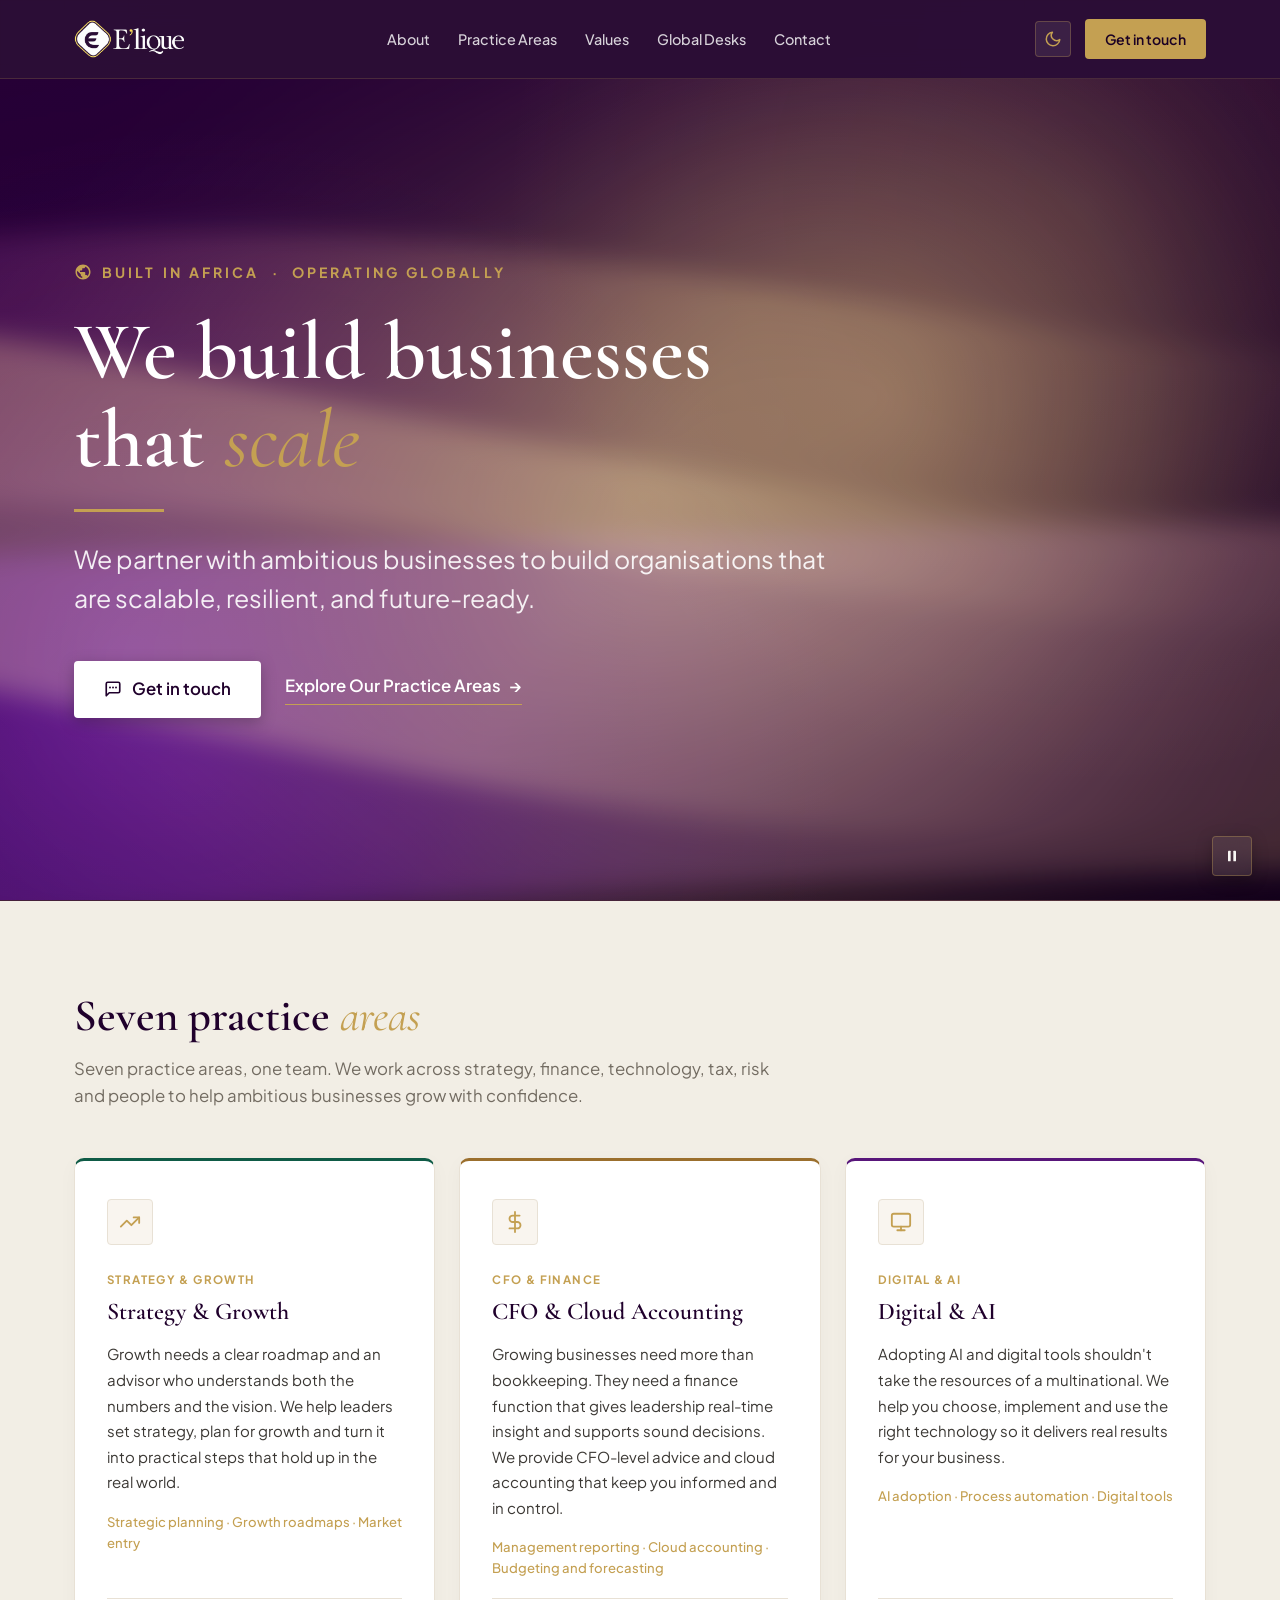
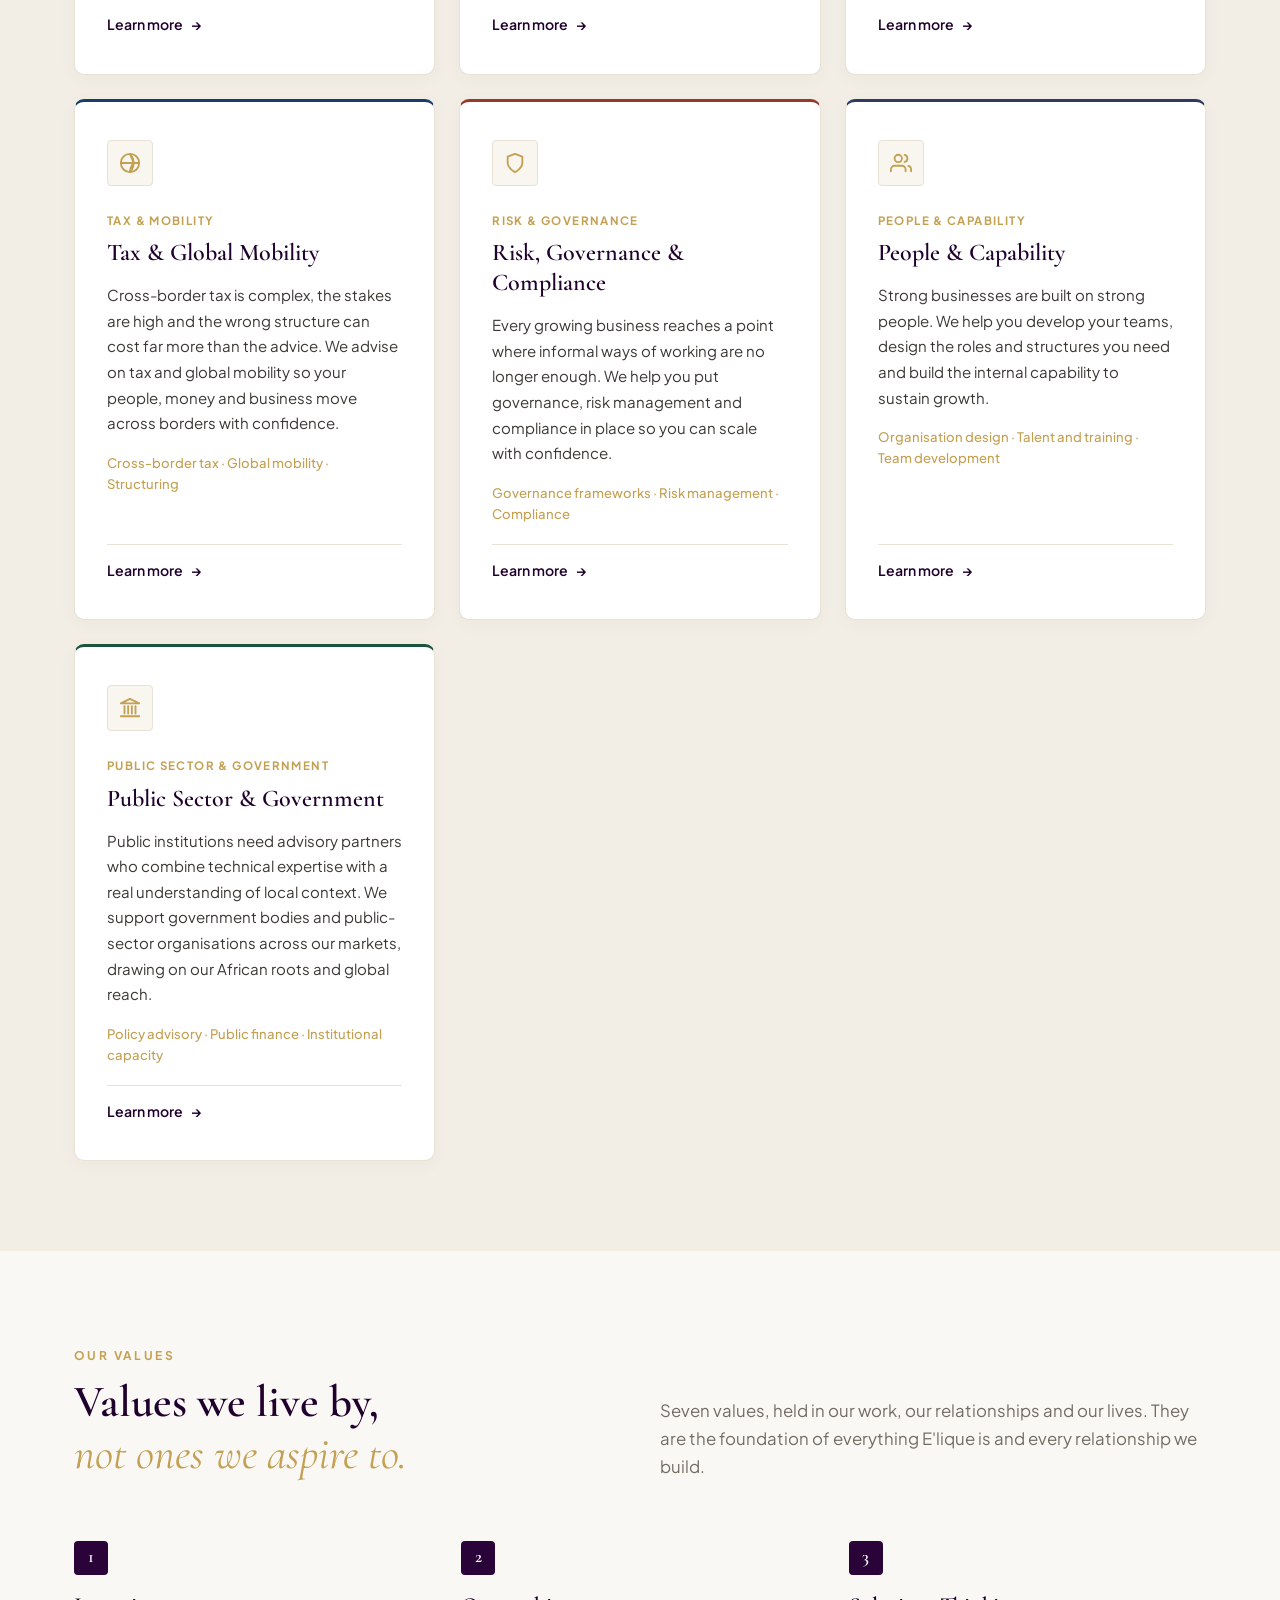
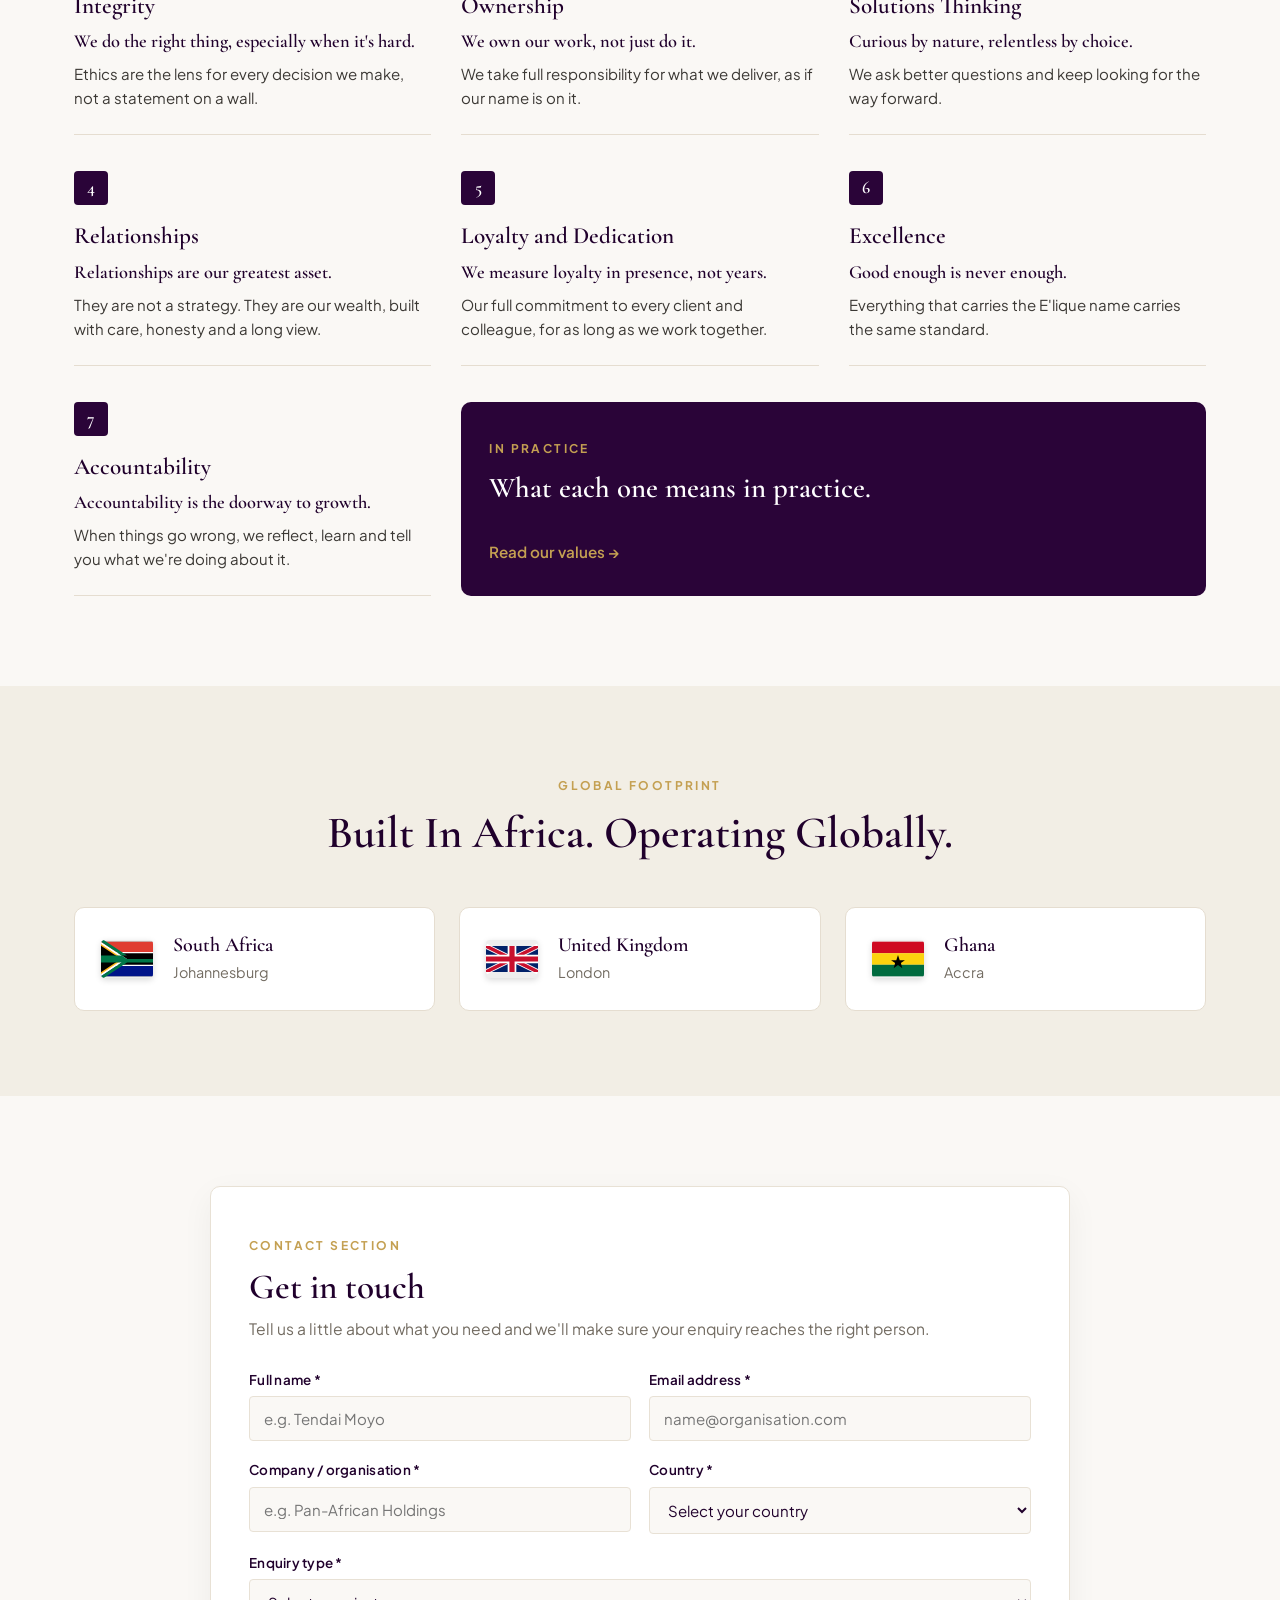
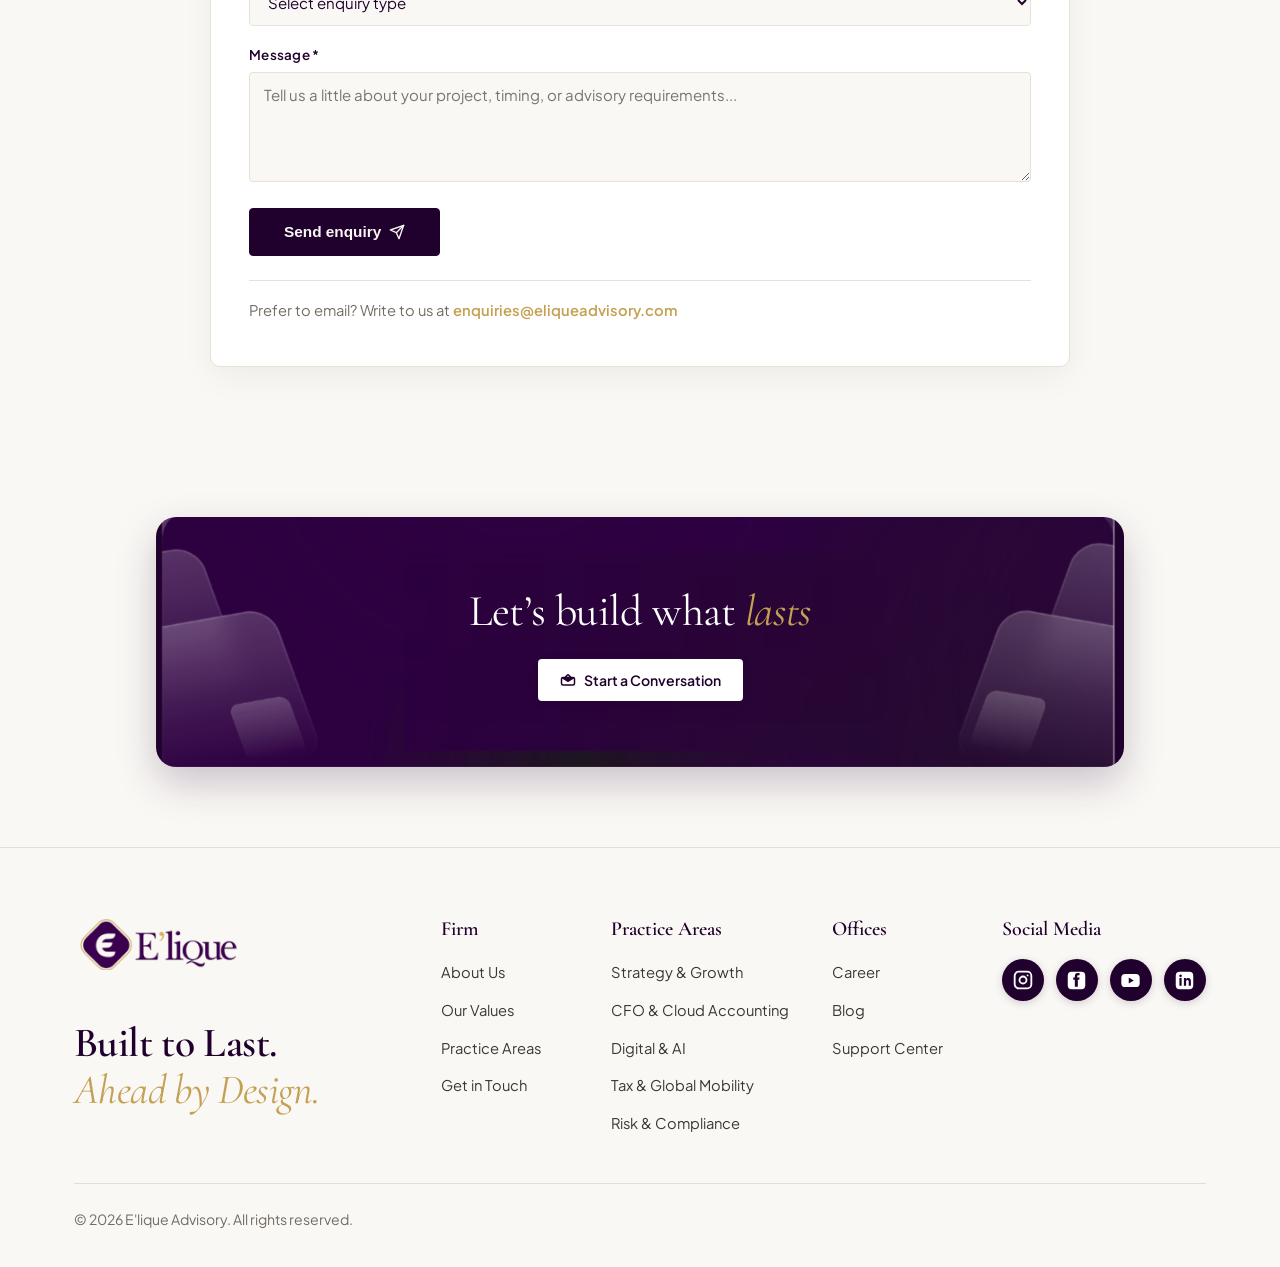
==== commit 1098d224: "Refine bottom CTA card to match exact reference design 1:1" ====
--- a/index.html
+++ b/index.html
@@ -952,56 +952,70 @@
         /* 6. BOTTOM CALL TO ACTION */
         .bottom-cta-banner {
             background: var(--bg-page);
-            padding: 70px 0 80px;
+            padding: 60px 0 80px;
             border-top: none;
         }
 
         .bottom-cta-card {
             position: relative;
+            max-width: 968px;
+            width: 100%;
+            margin: 0 auto;
+            min-height: 250px;
             border-radius: 20px;
             overflow: hidden;
-            background: #20002C url('images/cta-card-bg-clean.png') center center / cover no-repeat;
-            padding: 76px 24px;
+            background: #20002C url('images/cta-card-bg-clean.png') center center / 100% 100% no-repeat;
+            padding: 46px 24px 44px;
             text-align: center;
             display: flex;
             flex-direction: column;
             align-items: center;
             justify-content: center;
-            box-shadow: 0 16px 40px rgba(32, 0, 44, 0.16);
-            border: 1px solid rgba(255, 255, 255, 0.08);
+            box-shadow: 0 16px 40px rgba(32, 0, 44, 0.22);
+        }
+
+        @media (max-width: 991px) {
+            .bottom-cta-card {
+                background-size: cover;
+                min-height: 230px;
+                padding: 40px 20px;
+            }
         }
 
         .bottom-cta-headline {
             font-family: var(--font-serif);
-            font-size: clamp(2.2rem, 3.8vw, 3.4rem);
-            font-weight: 500;
+            font-size: clamp(2rem, 3.5vw, 2.75rem);
+            font-weight: 400;
             color: #FFFFFF;
-            margin-bottom: 26px;
+            margin-bottom: 22px;
             line-height: 1.15;
             position: relative;
             z-index: 2;
+            letter-spacing: -0.01em;
         }
 
         .bottom-cta-headline .italic-gold {
             font-style: italic;
             color: var(--gold-accent);
+            font-weight: 400;
         }
 
         .btn-conversation {
             display: inline-flex;
             align-items: center;
             justify-content: center;
-            gap: 10px;
+            gap: 8px;
             background: #FFFFFF;
             color: #20002C;
-            padding: 13px 26px;
+            height: 42px;
+            padding: 0 22px;
             border-radius: 4px;
             font-family: var(--font-sans);
-            font-size: 0.94rem;
+            font-size: 0.88rem;
             font-weight: 600;
             text-decoration: none;
             transition: all var(--transition);
-            box-shadow: 0 4px 14px rgba(0, 0, 0, 0.12);
+            box-shadow: 0 2px 8px rgba(0, 0, 0, 0.1);
             position: relative;
             z-index: 2;
         }
@@ -1010,12 +1024,13 @@
             background: #FAF7F2;
             color: #4A1068;
             transform: translateY(-2px);
-            box-shadow: 0 8px 24px rgba(0, 0, 0, 0.2);
+            box-shadow: 0 6px 18px rgba(0, 0, 0, 0.18);
         }
 
         .btn-conversation svg {
             display: inline-block;
             vertical-align: middle;
+            flex-shrink: 0;
         }
 
         /* 7. FOOTER */
@@ -1747,9 +1762,10 @@
                     Let’s build what <span class="italic-gold">lasts</span>
                 </h2>
                 <a href="#contact" class="btn-conversation">
-                    <svg width="18" height="15" viewBox="0 0 20 16" fill="none" aria-hidden="true">
-                        <path d="M3 8L7.8 2.2C8.8 1 11.2 1 12.2 2.2L17 8" stroke="#20002C" stroke-width="2" stroke-linecap="round" stroke-linejoin="round" />
-                        <path fill-rule="evenodd" clip-rule="evenodd" d="M1 8C1 6.89543 1.89543 6 3 6H17C18.1046 6 19 6.89543 19 8V13C19 14.1046 18.1046 15 17 15H3C1.89543 15 1 14.1046 1 13V8ZM3 8L10 12L17 8V13H3V8Z" fill="#20002C" />
+                    <svg width="16" height="13" viewBox="0 0 16 13" fill="none" aria-hidden="true">
+                        <path d="M4 5.5L7.2 2.2C7.6 1.8 8.4 1.8 8.8 2.2L12 5.5" stroke="#20002C" stroke-width="1.6" stroke-linecap="round" stroke-linejoin="round"/>
+                        <rect x="1.5" y="4.5" width="13" height="7.5" rx="1.5" stroke="#20002C" stroke-width="1.5"/>
+                        <path d="M2.5 5L8 8.5L13.5 5" fill="#20002C" stroke="#20002C" stroke-width="1.2" stroke-linejoin="round"/>
                     </svg>
                     <span>Start a Conversation</span>
                 </a>
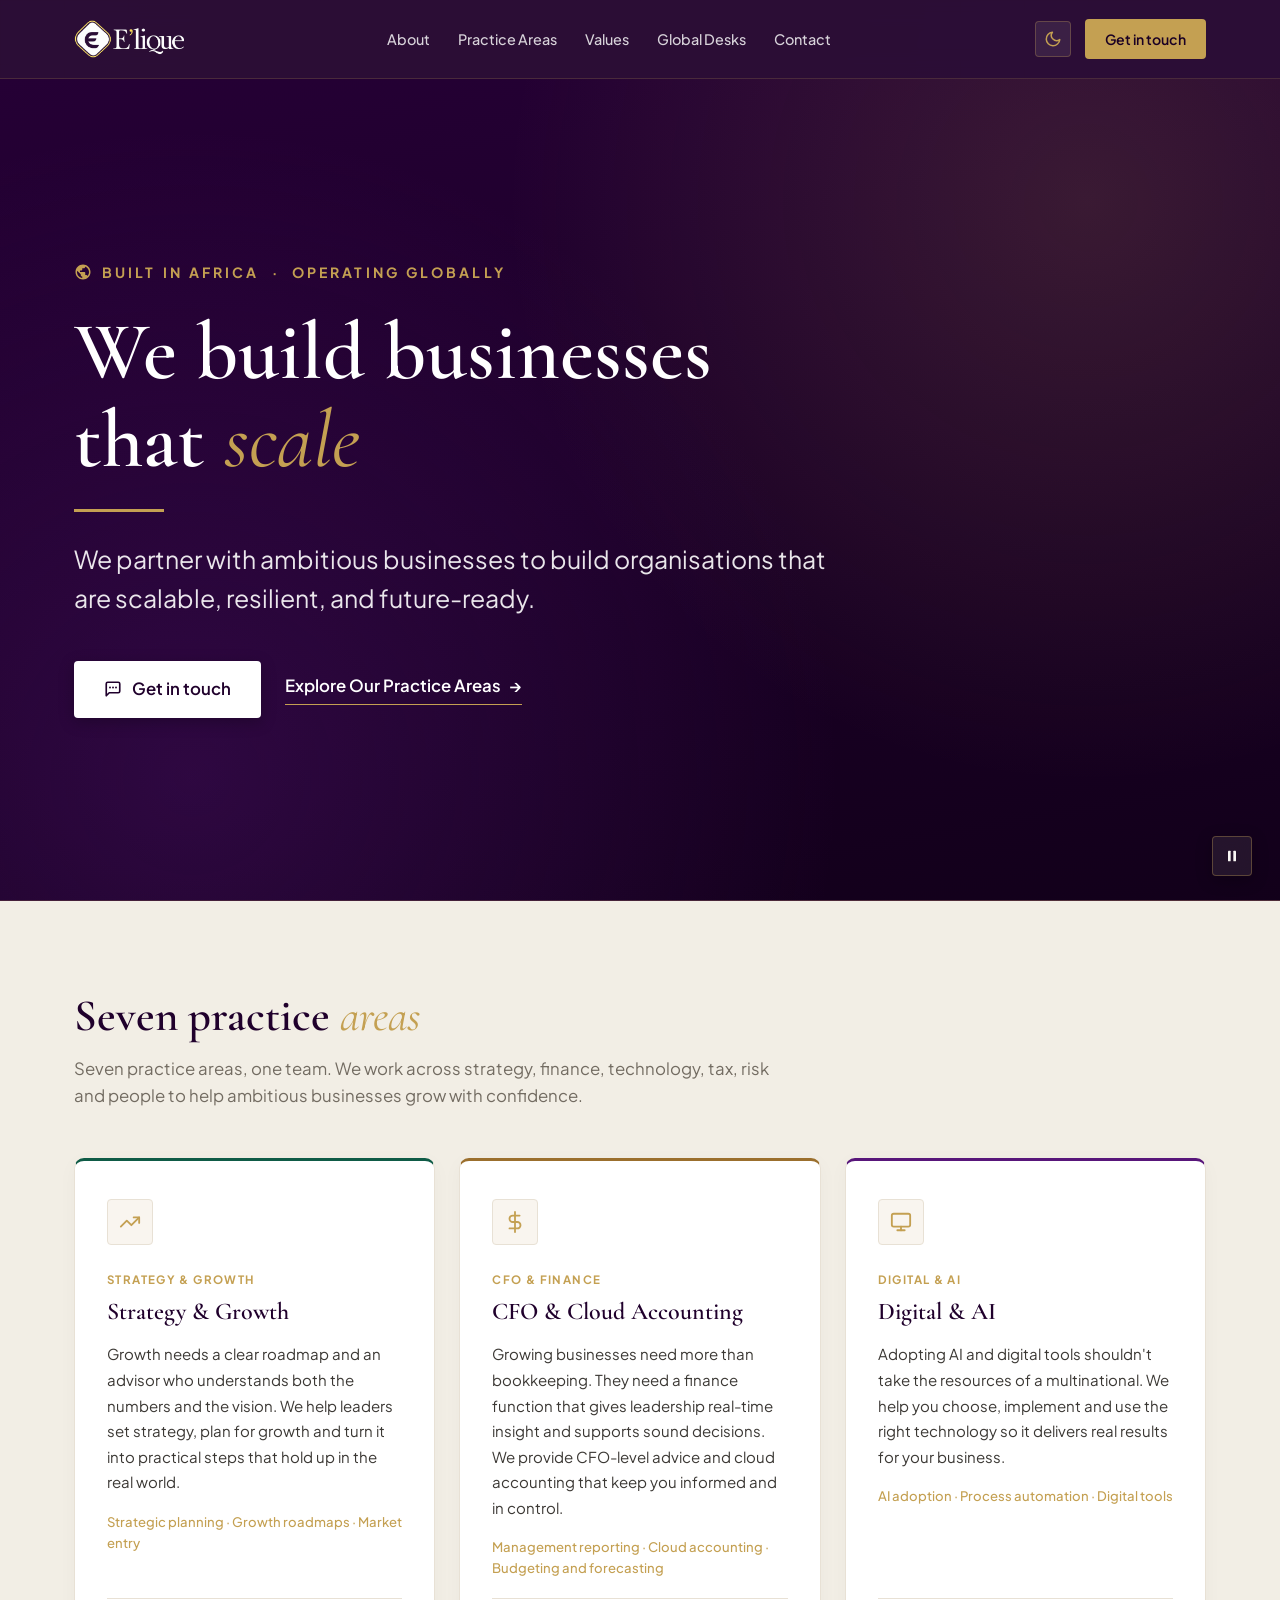
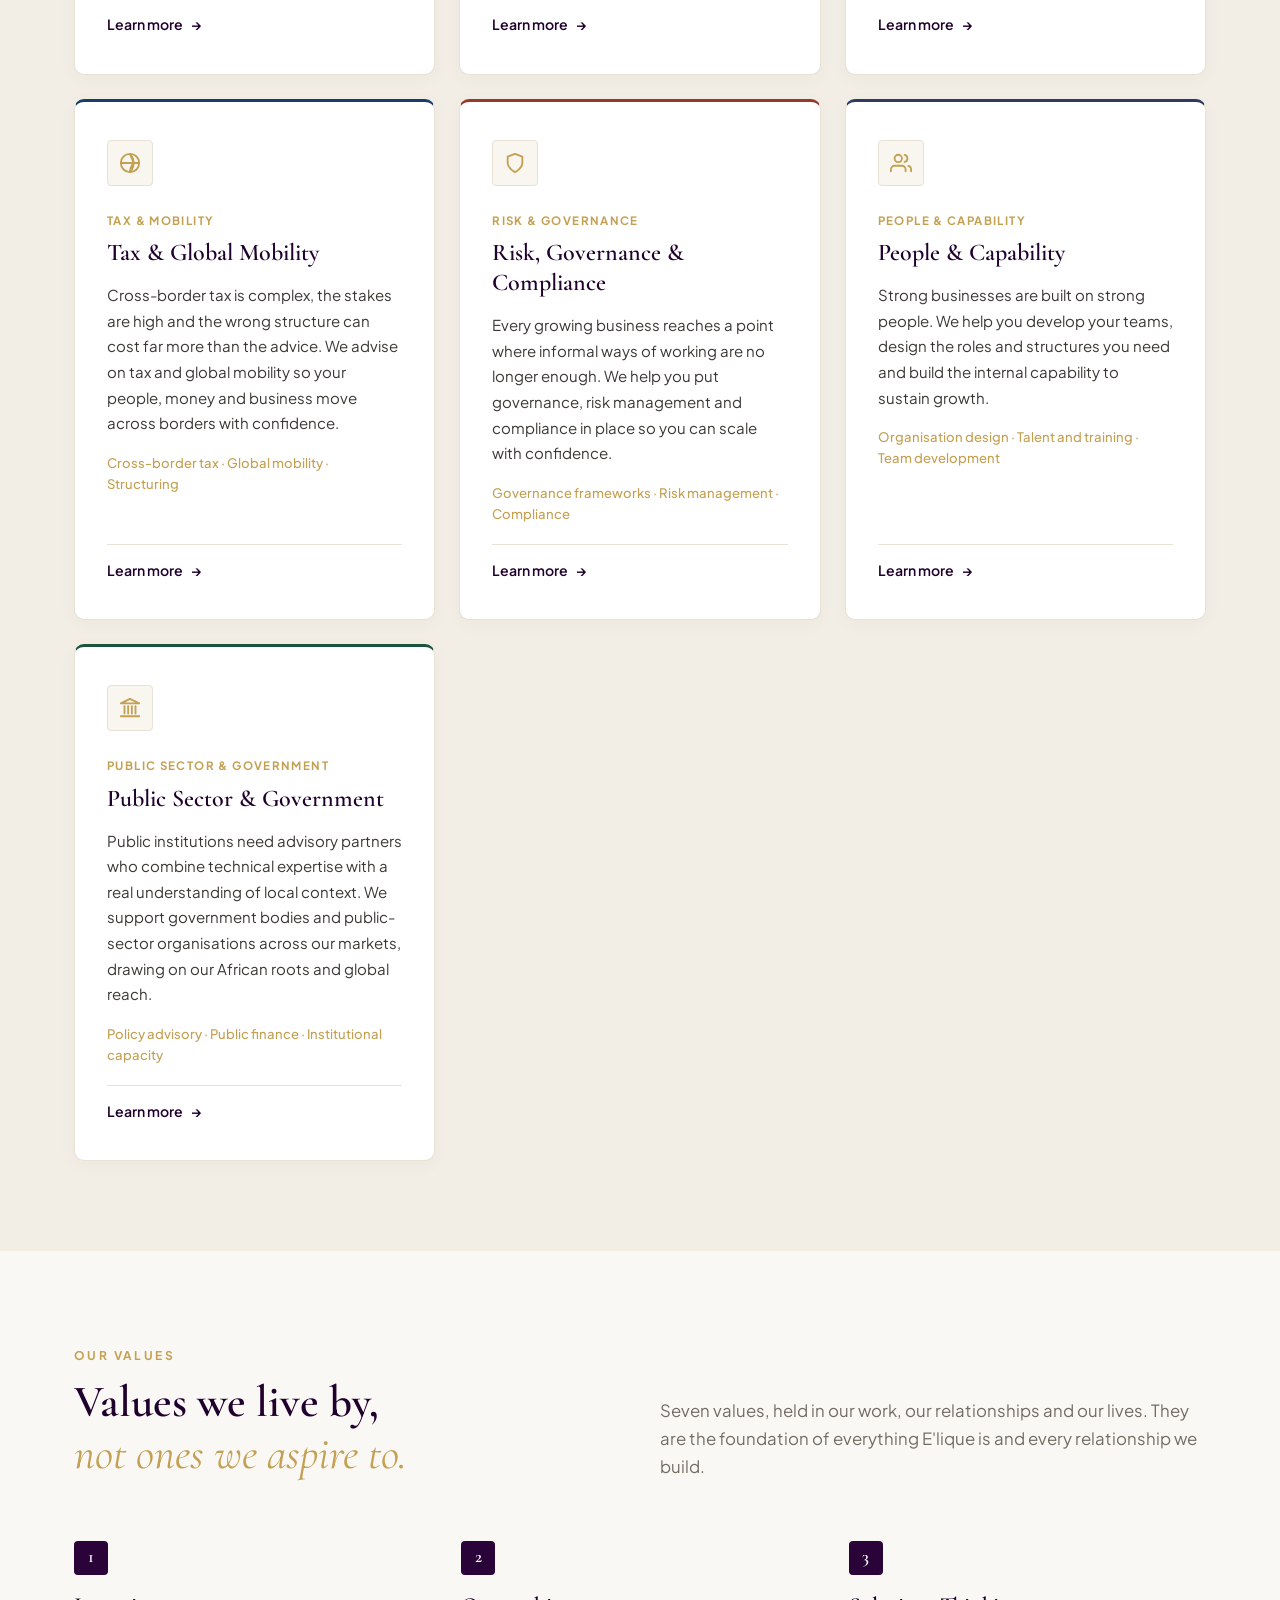
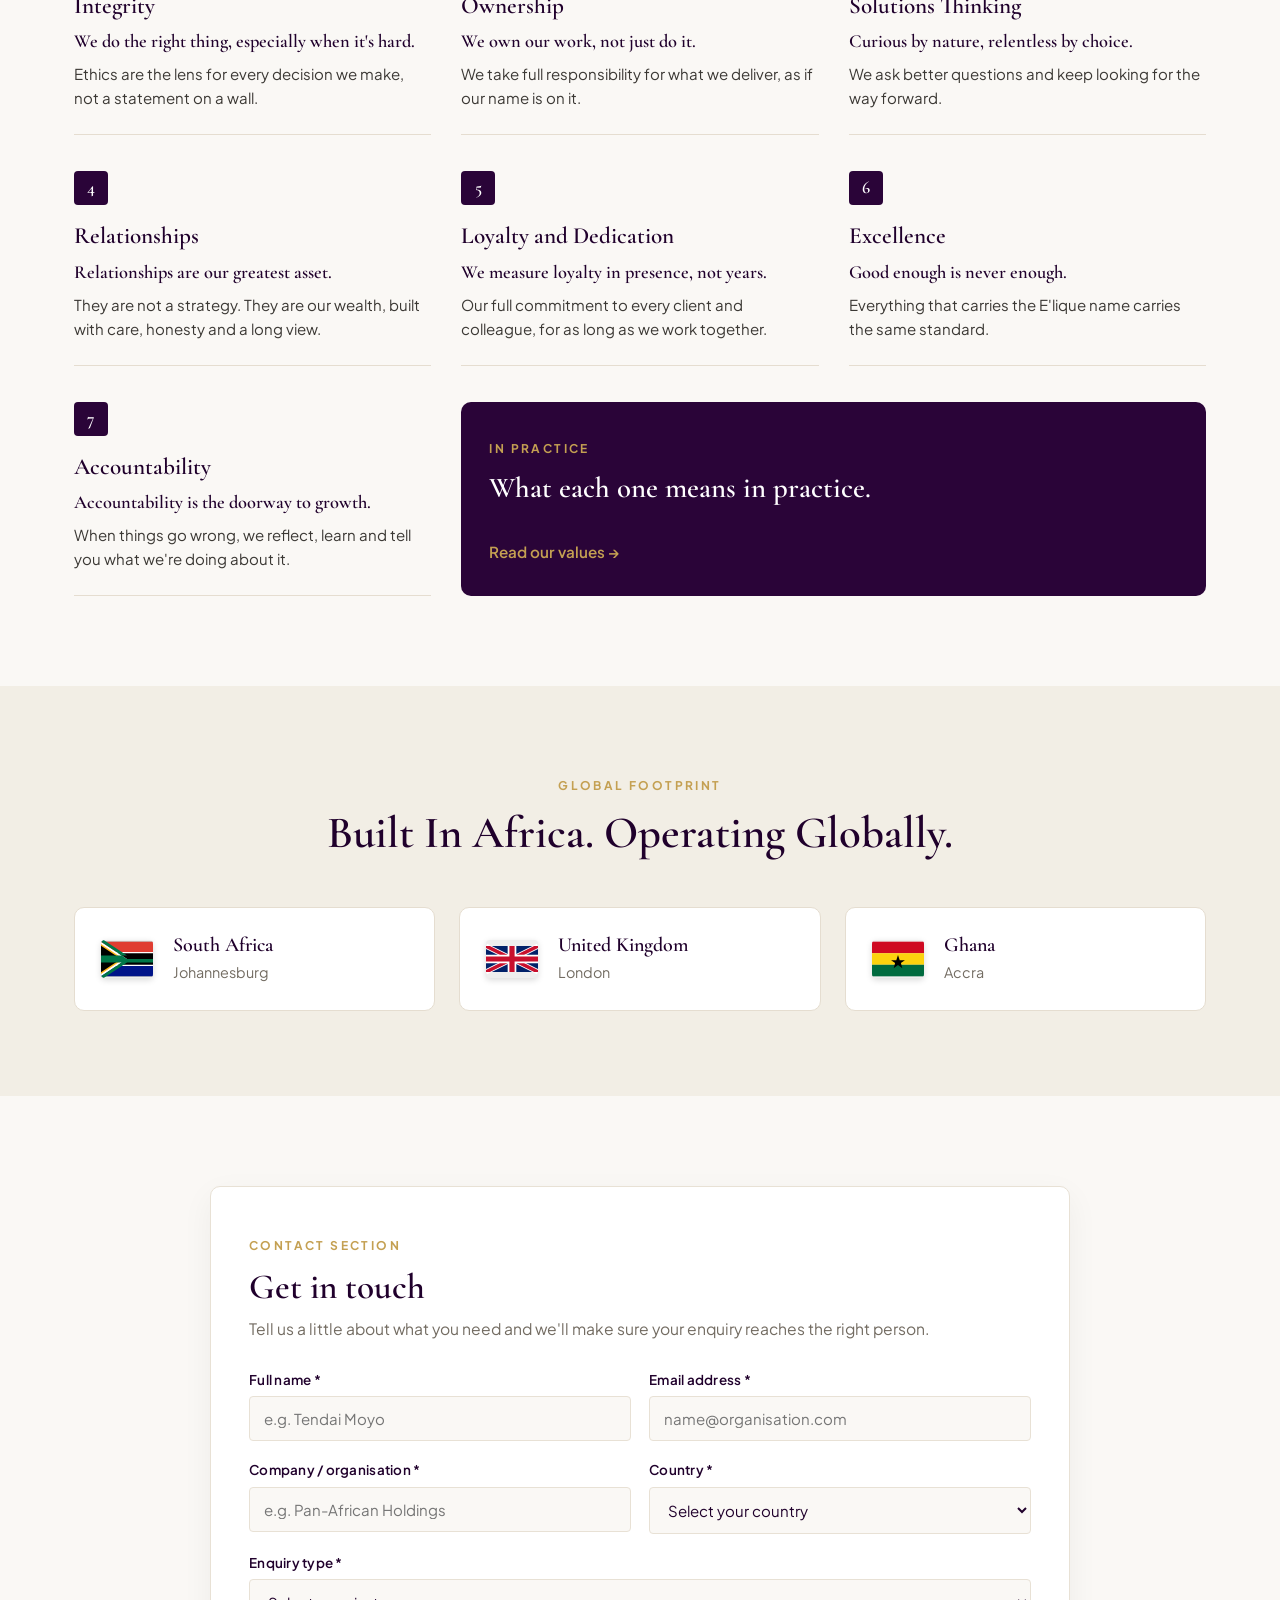
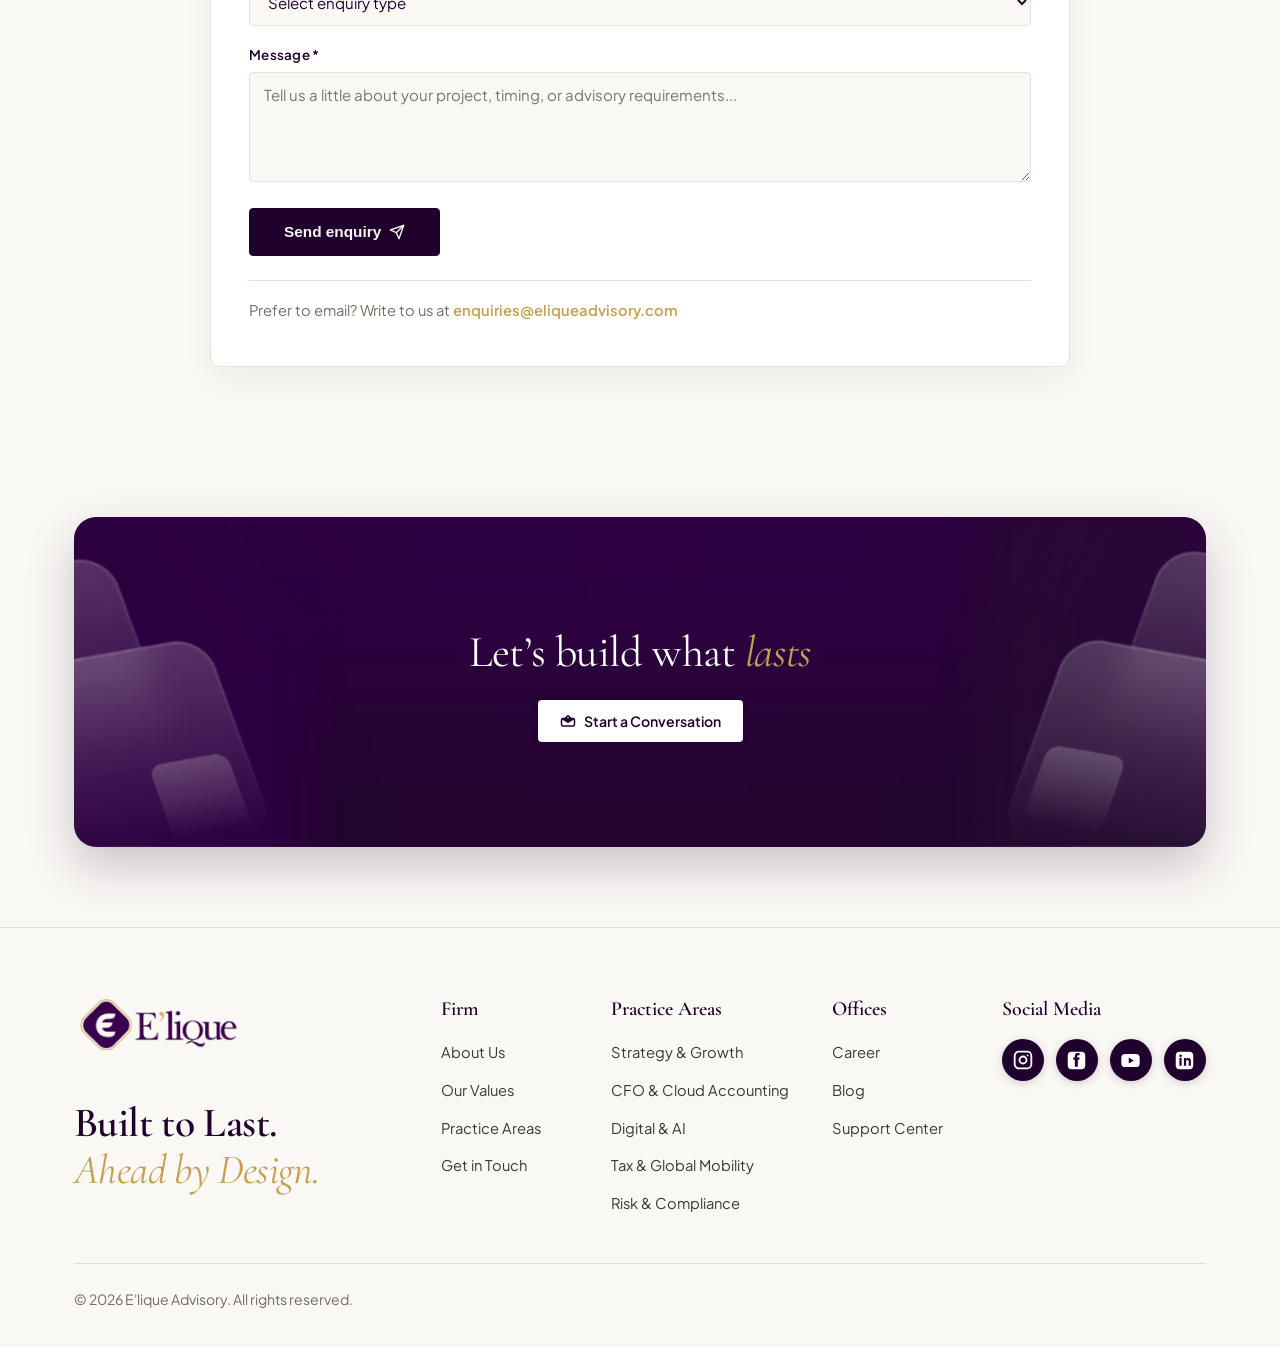
==== commit 66c62386: "Expand CTA card to full container width, increase height to 330px, and eliminate edge space and back" ====
--- a/index.html
+++ b/index.html
@@ -958,27 +958,25 @@
 
         .bottom-cta-card {
             position: relative;
-            max-width: 968px;
             width: 100%;
             margin: 0 auto;
-            min-height: 250px;
-            border-radius: 20px;
+            min-height: 330px;
+            border-radius: 22px;
             overflow: hidden;
-            background: #20002C url('images/cta-card-bg-clean.png') center center / 100% 100% no-repeat;
-            padding: 46px 24px 44px;
+            background: #20002C url('images/cta-card-bg-clean.png') center center / cover no-repeat;
+            padding: 68px 32px 64px;
             text-align: center;
             display: flex;
             flex-direction: column;
             align-items: center;
             justify-content: center;
-            box-shadow: 0 16px 40px rgba(32, 0, 44, 0.22);
+            box-shadow: 0 20px 48px rgba(32, 0, 44, 0.22);
         }
 
         @media (max-width: 991px) {
             .bottom-cta-card {
-                background-size: cover;
-                min-height: 230px;
-                padding: 40px 20px;
+                min-height: 280px;
+                padding: 50px 24px;
             }
         }
 
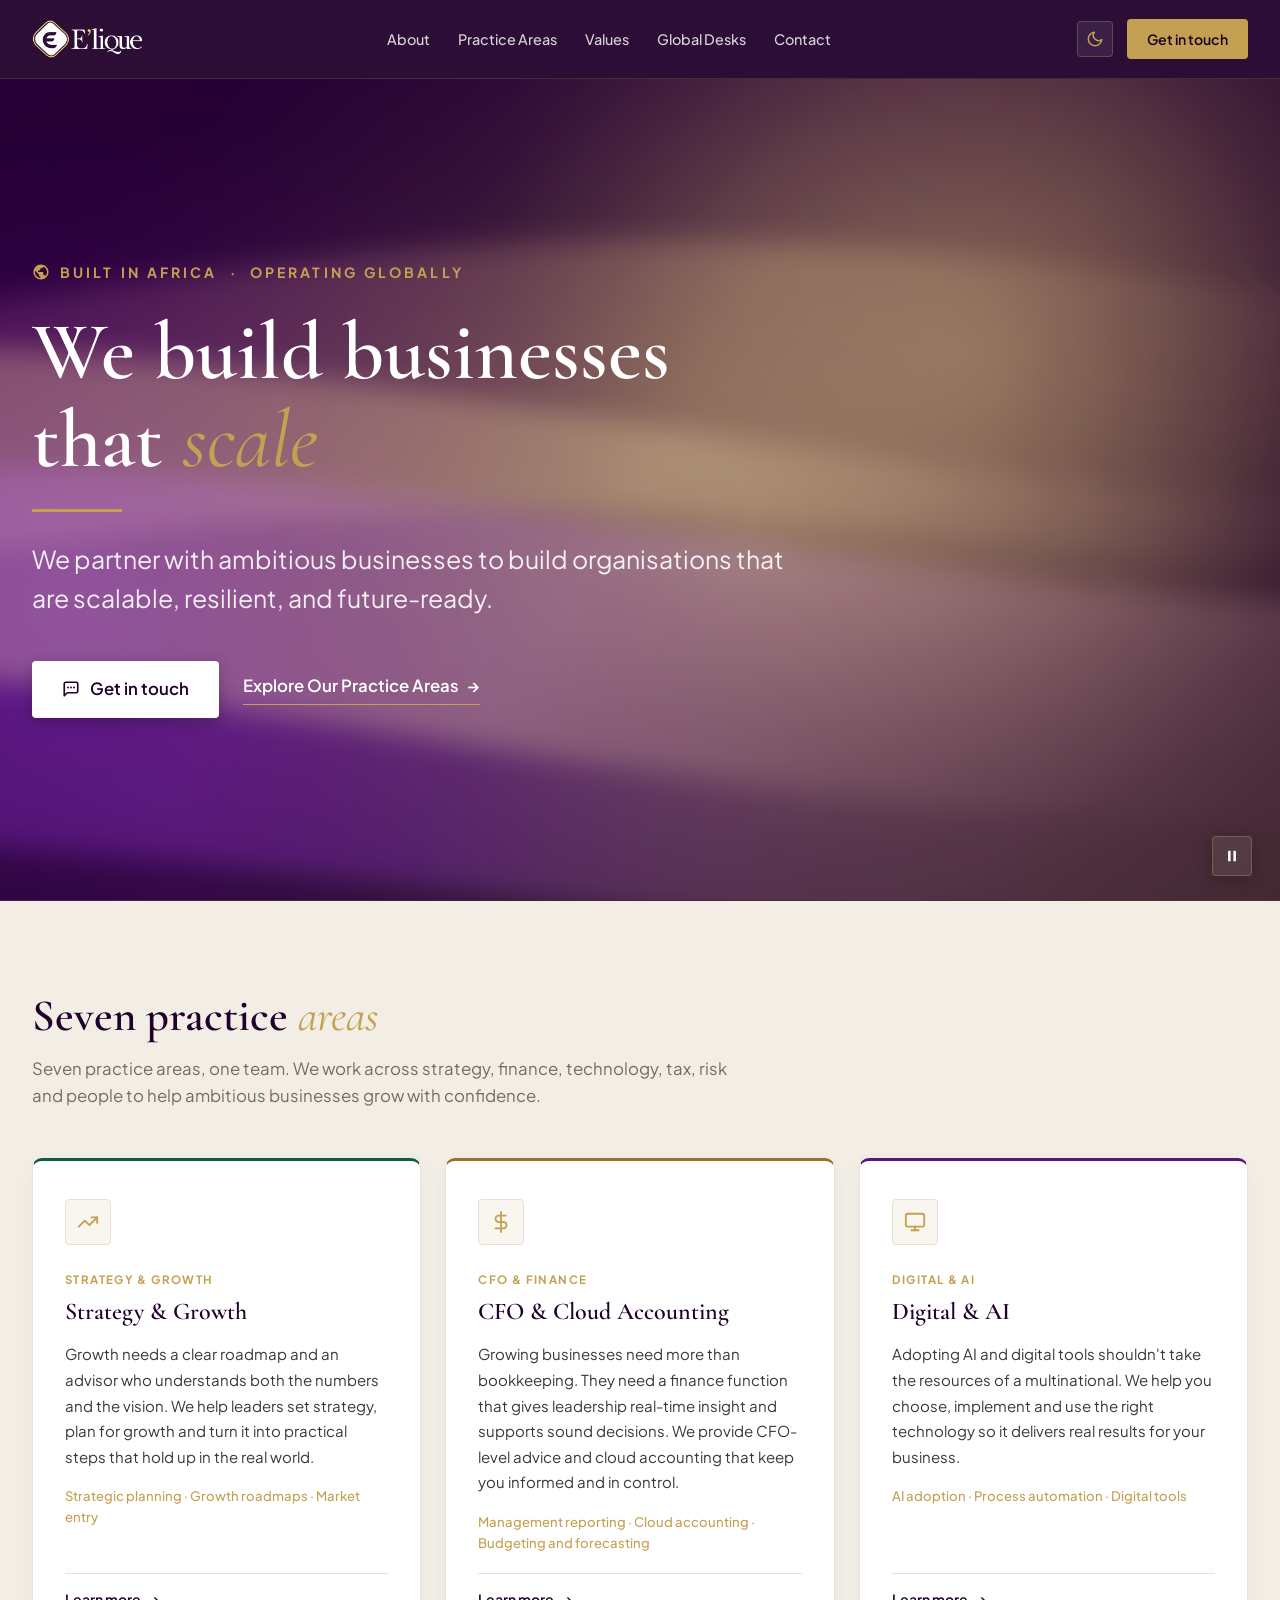
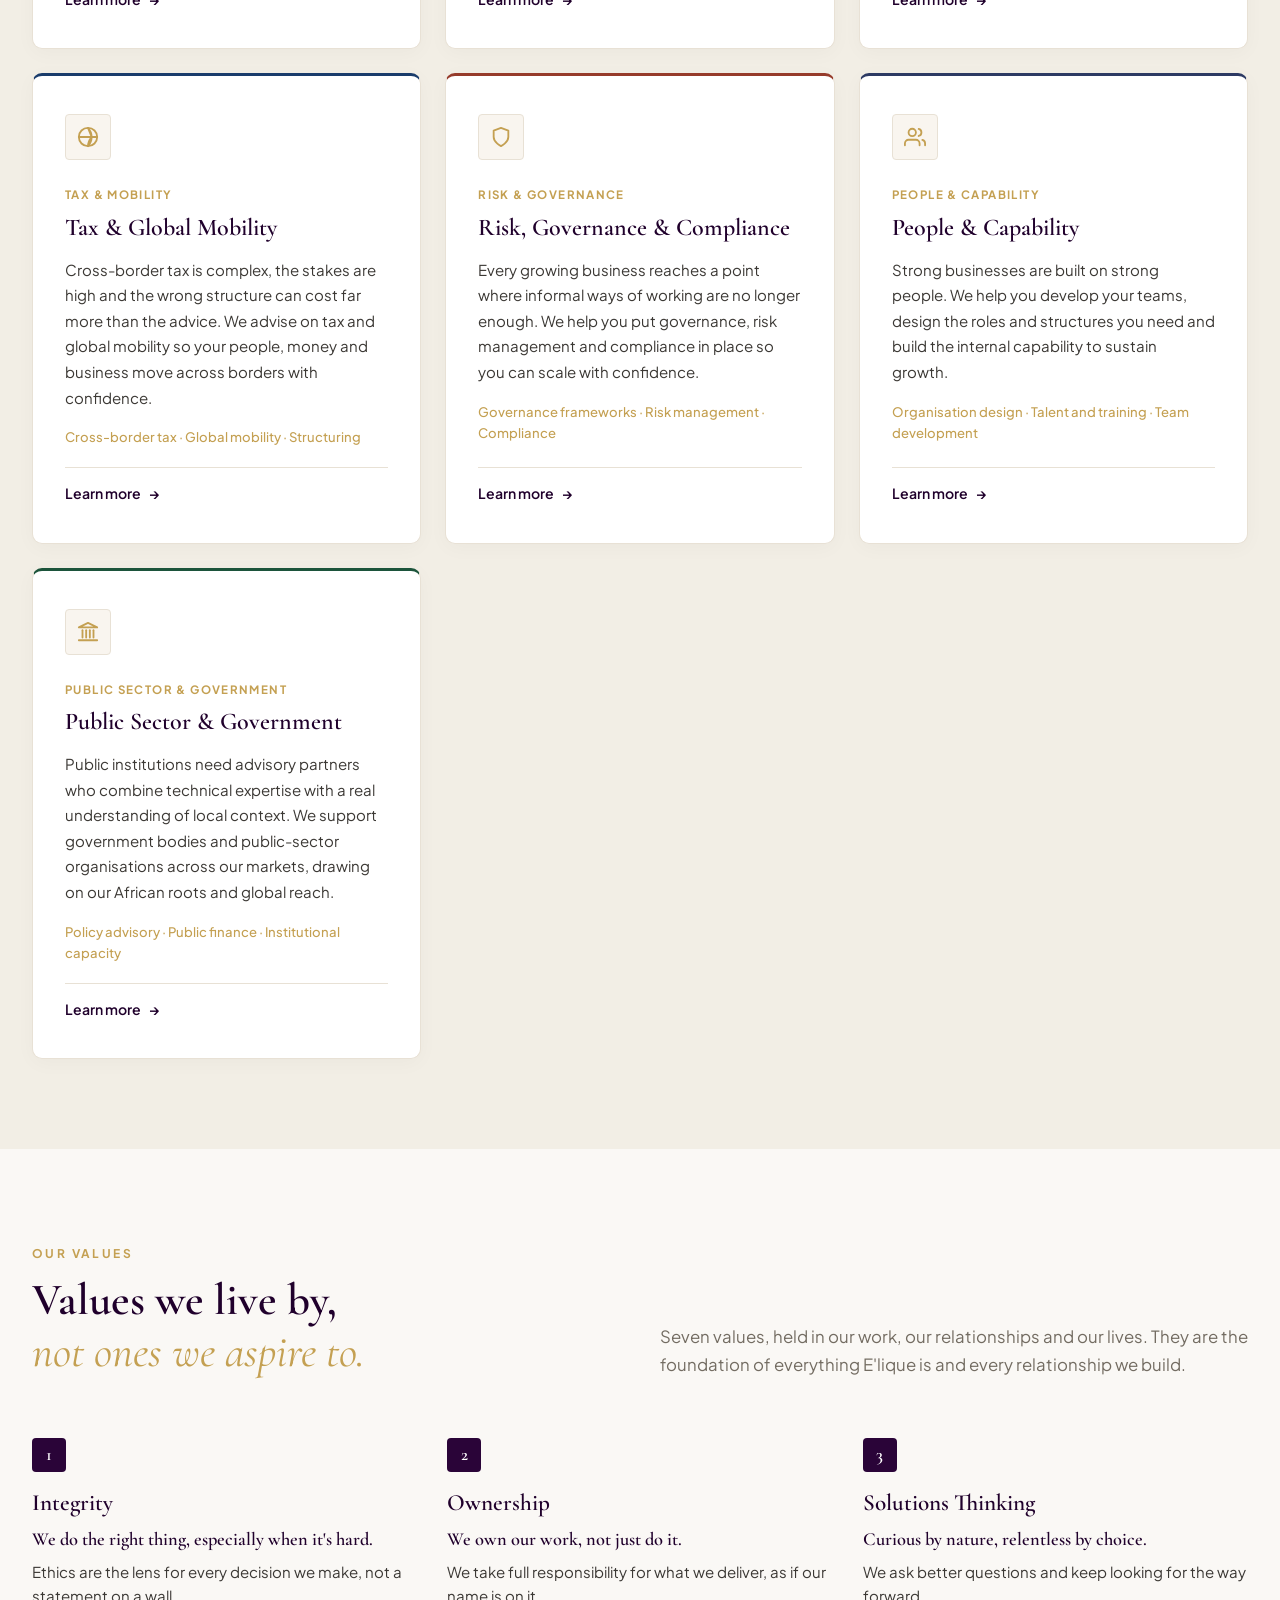
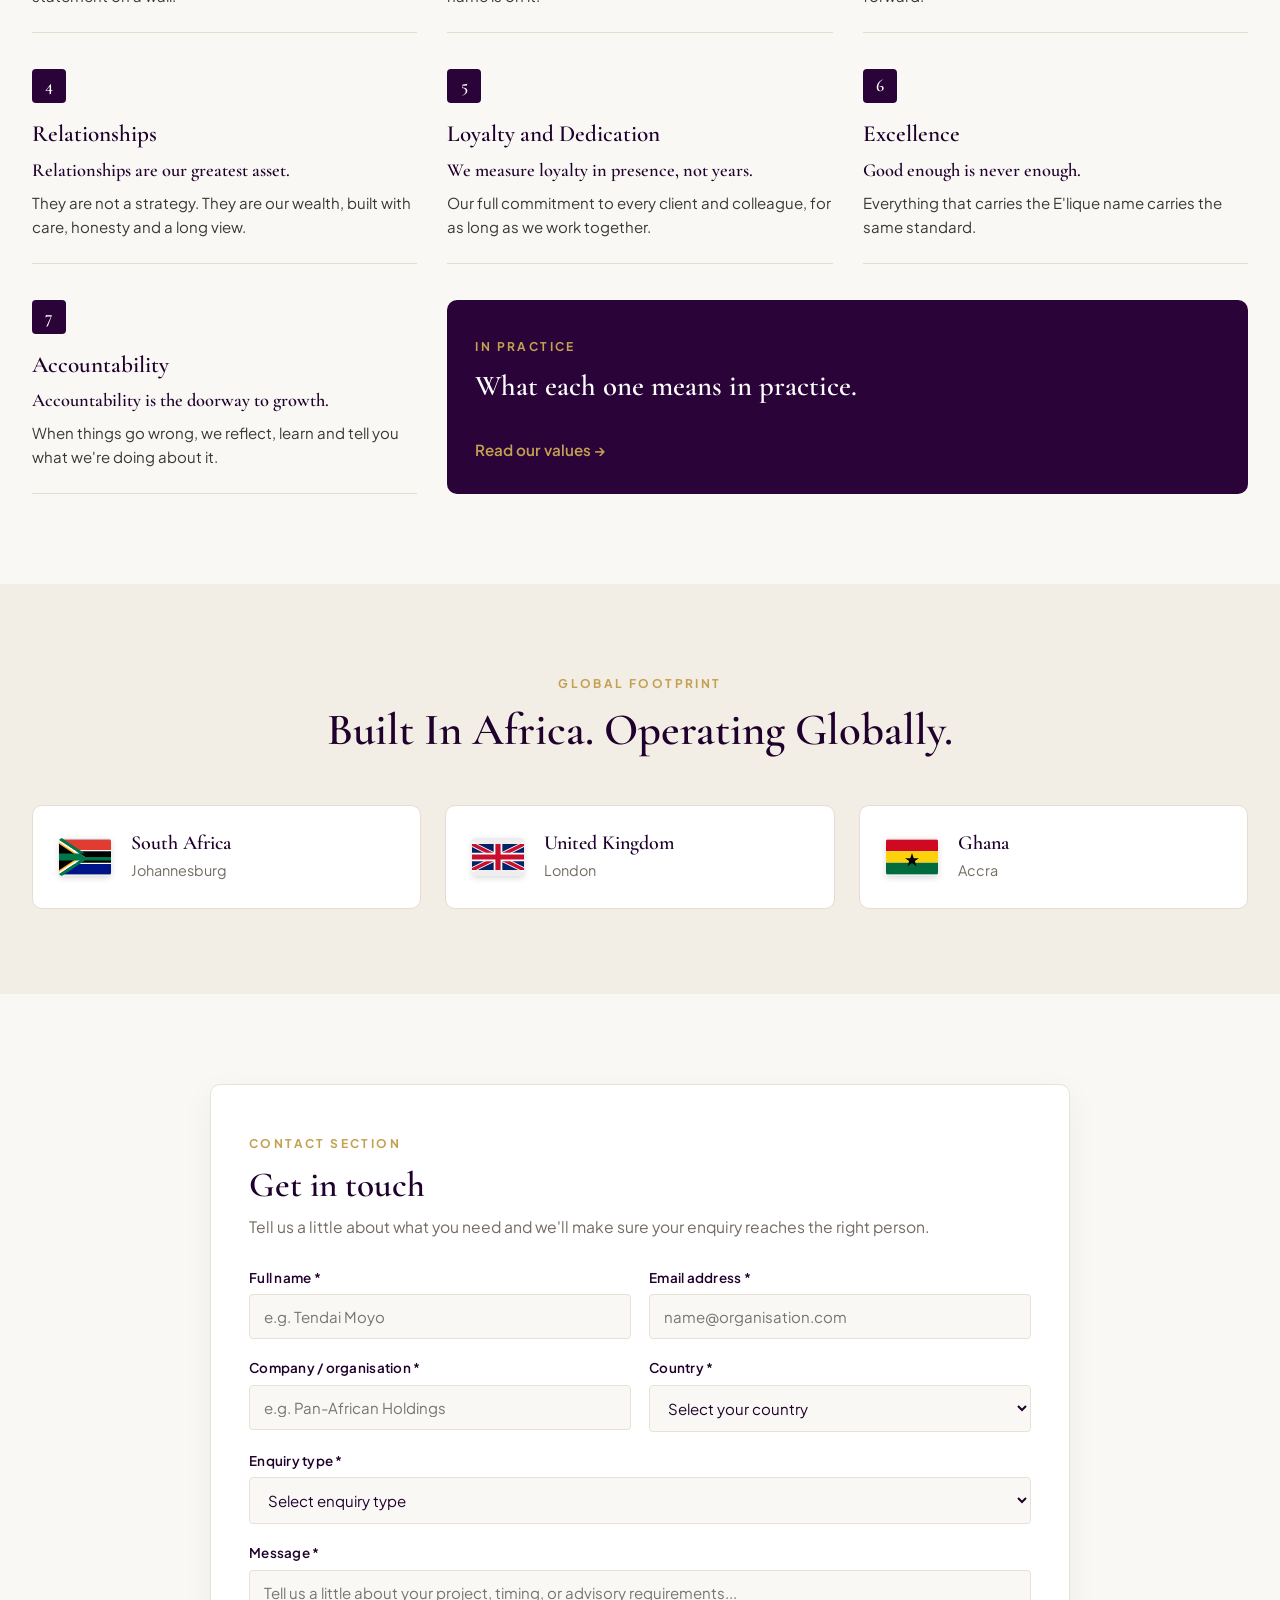
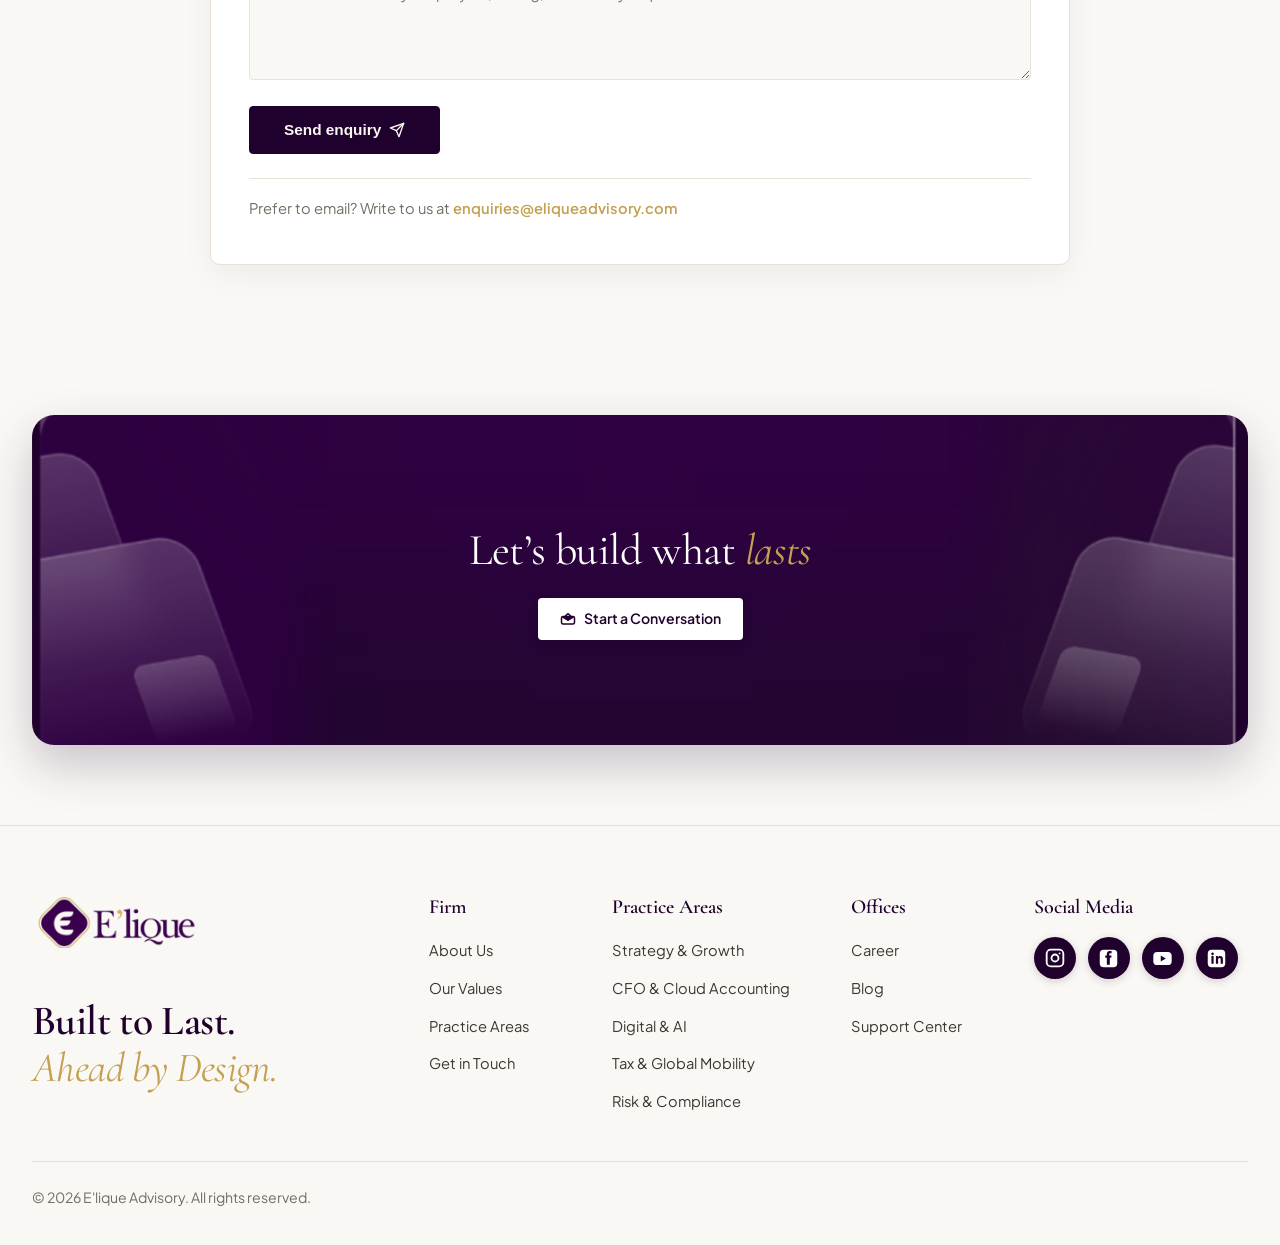
==== commit 3517b2dd: "Expand container max-width to 1380px to reduce excessive horizontal whitespace" ====
--- a/index.html
+++ b/index.html
@@ -116,9 +116,15 @@
 
         .container {
             width: 100%;
-            max-width: 1180px;
+            max-width: 1380px;
             margin: 0 auto;
-            padding: 0 24px;
+            padding: 0 32px;
+        }
+
+        @media (max-width: 768px) {
+            .container {
+                padding: 0 20px;
+            }
         }
 
         /* Typography */
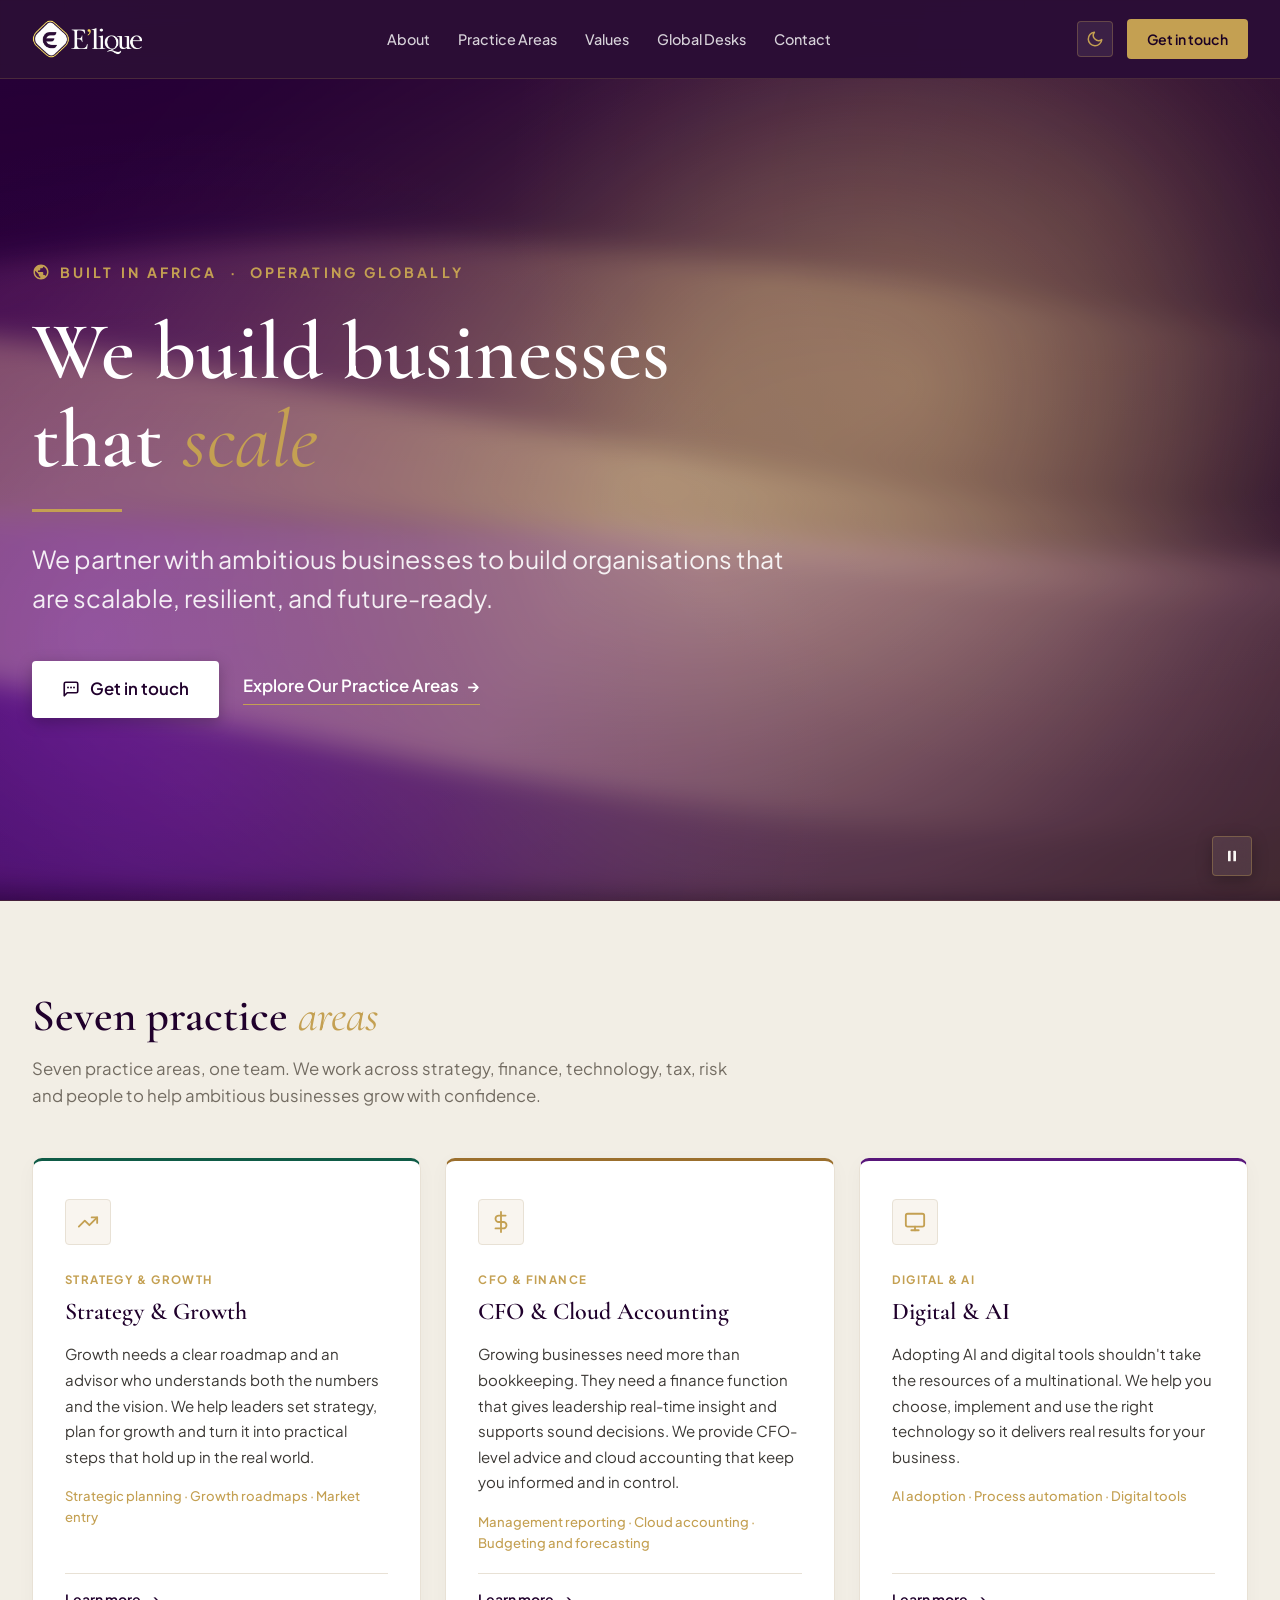
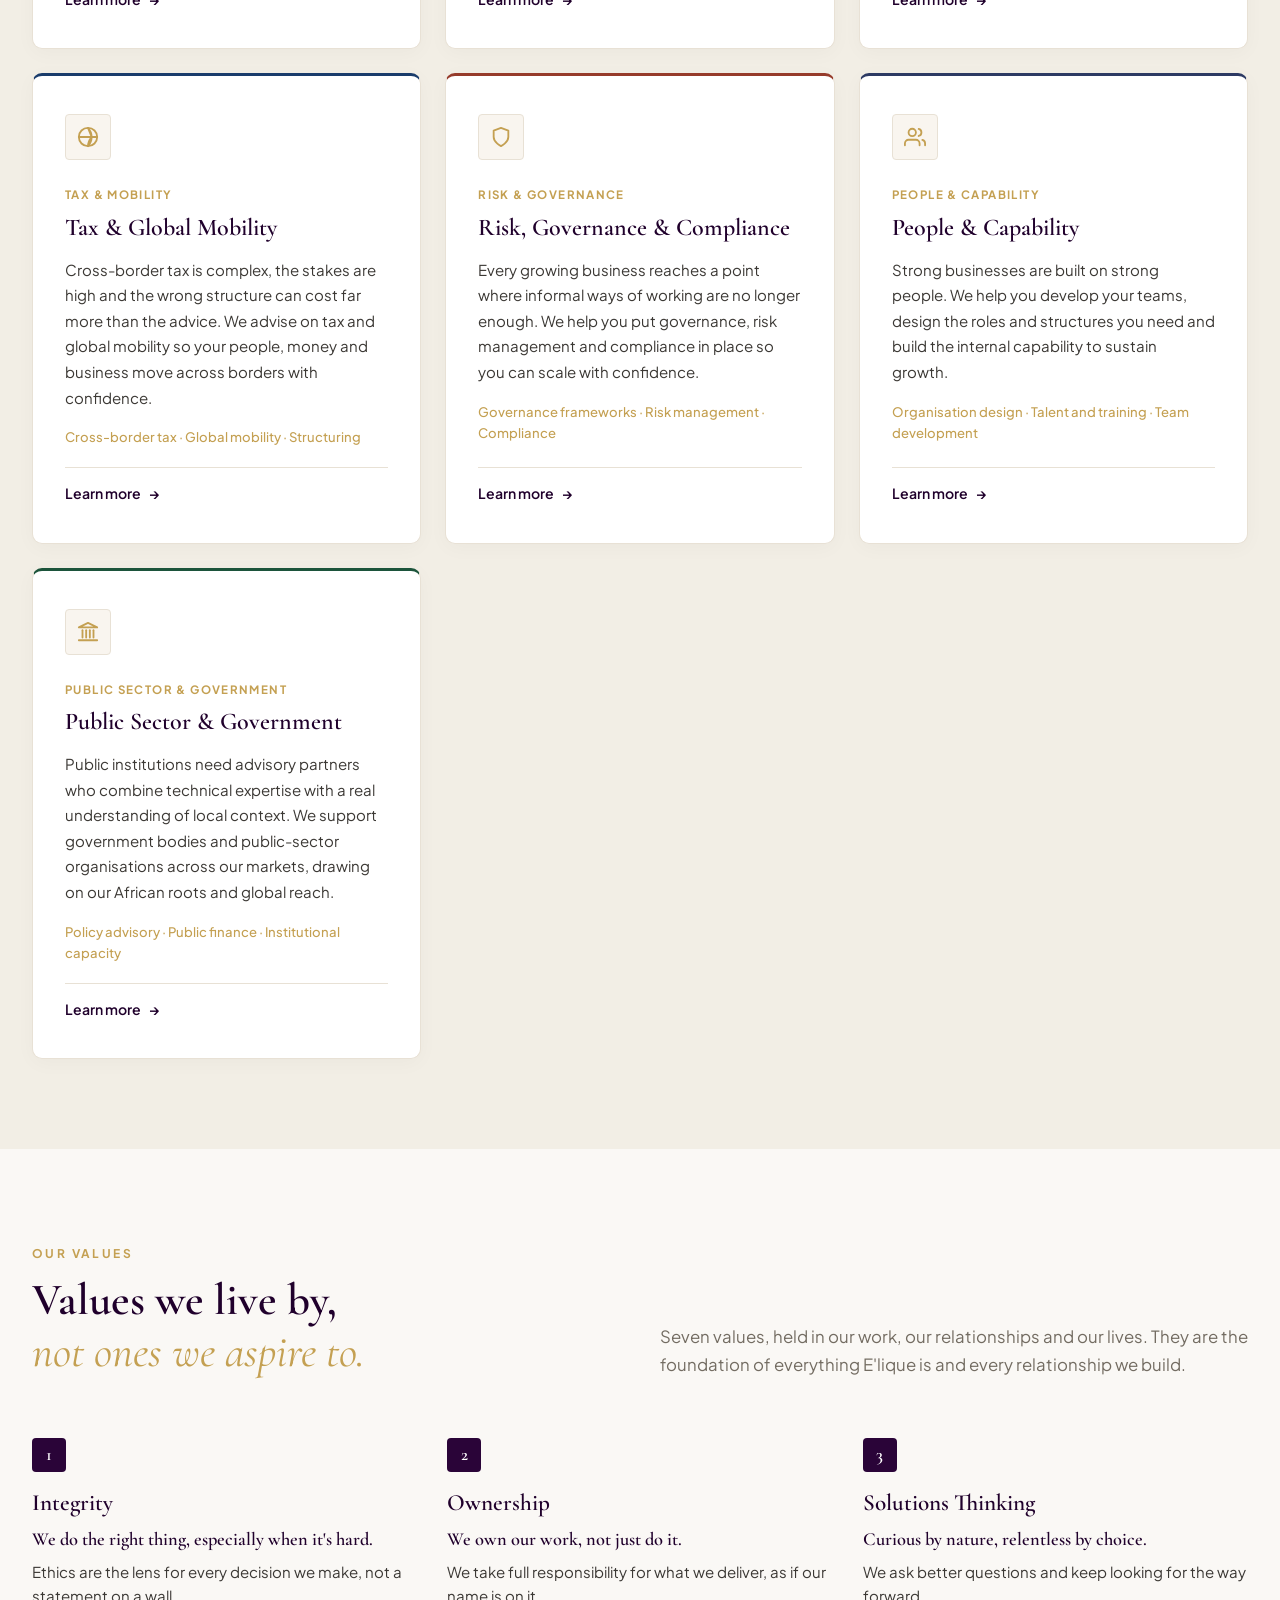
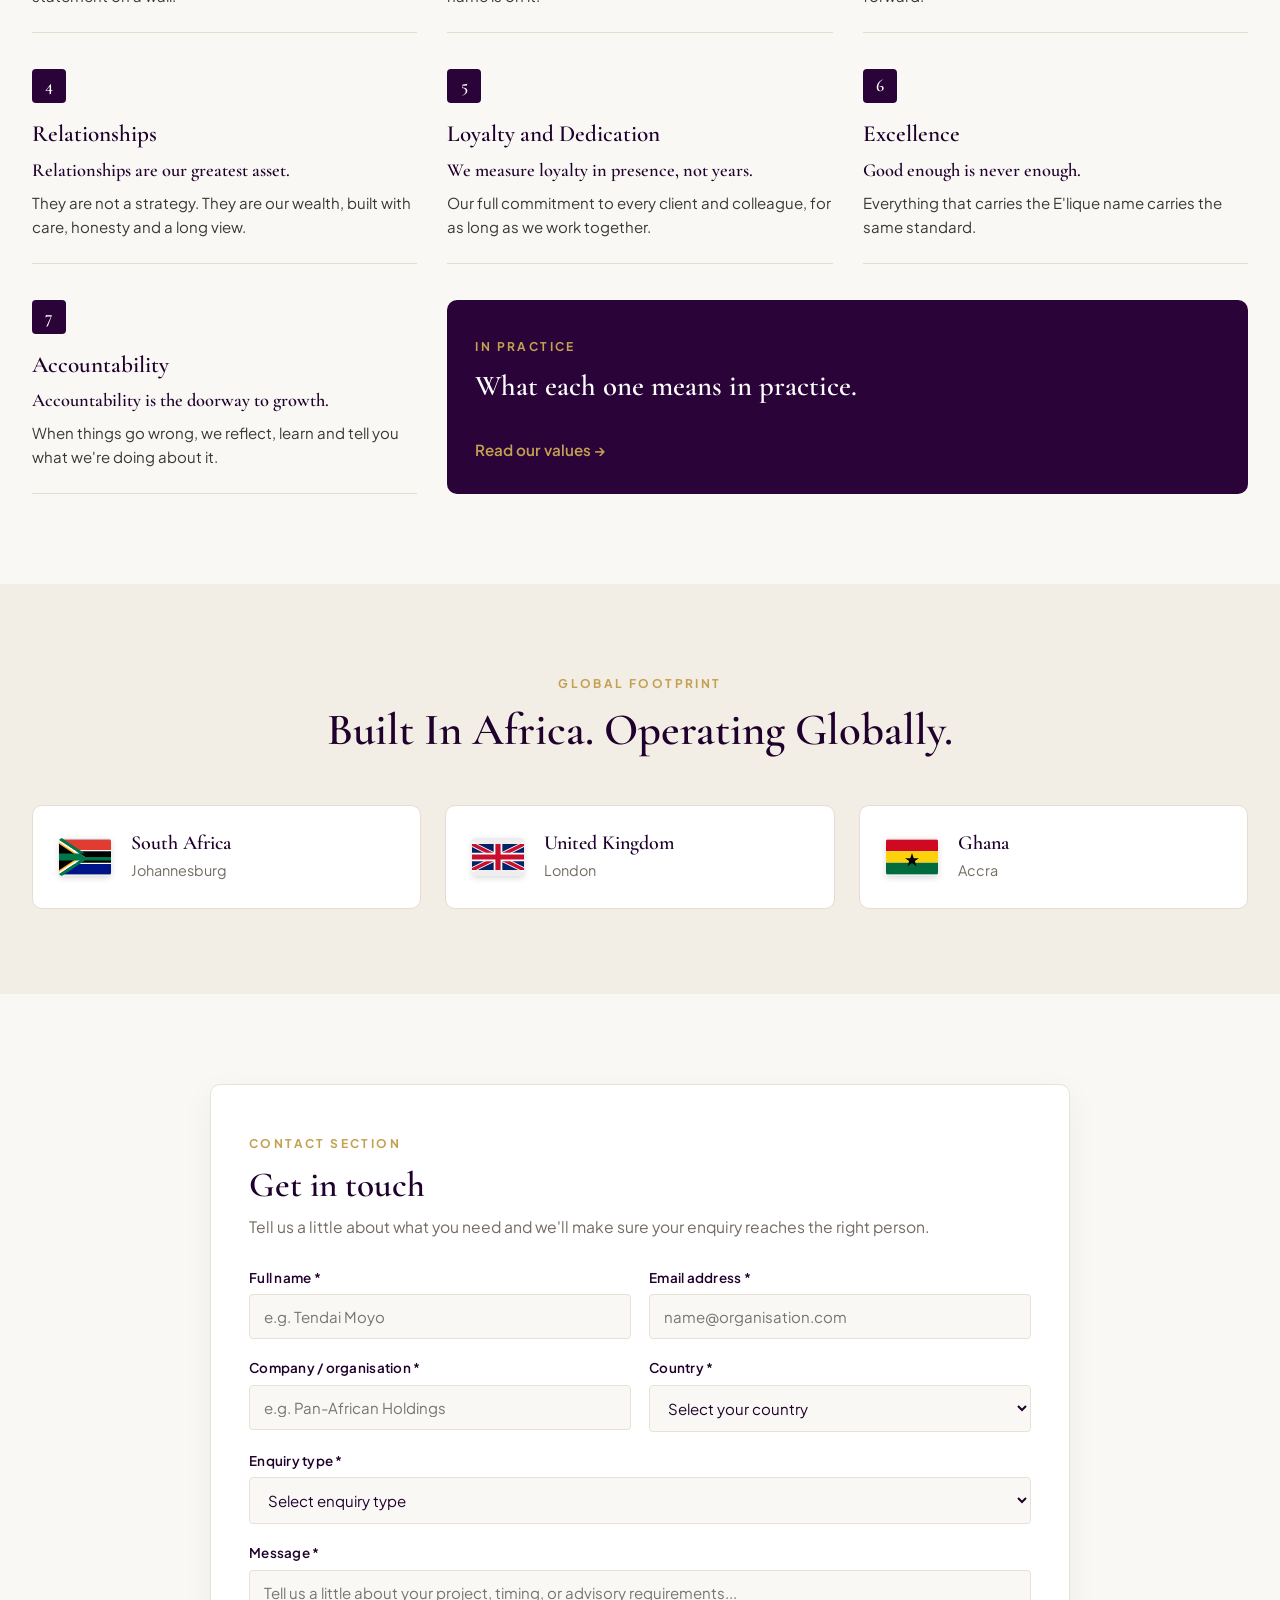
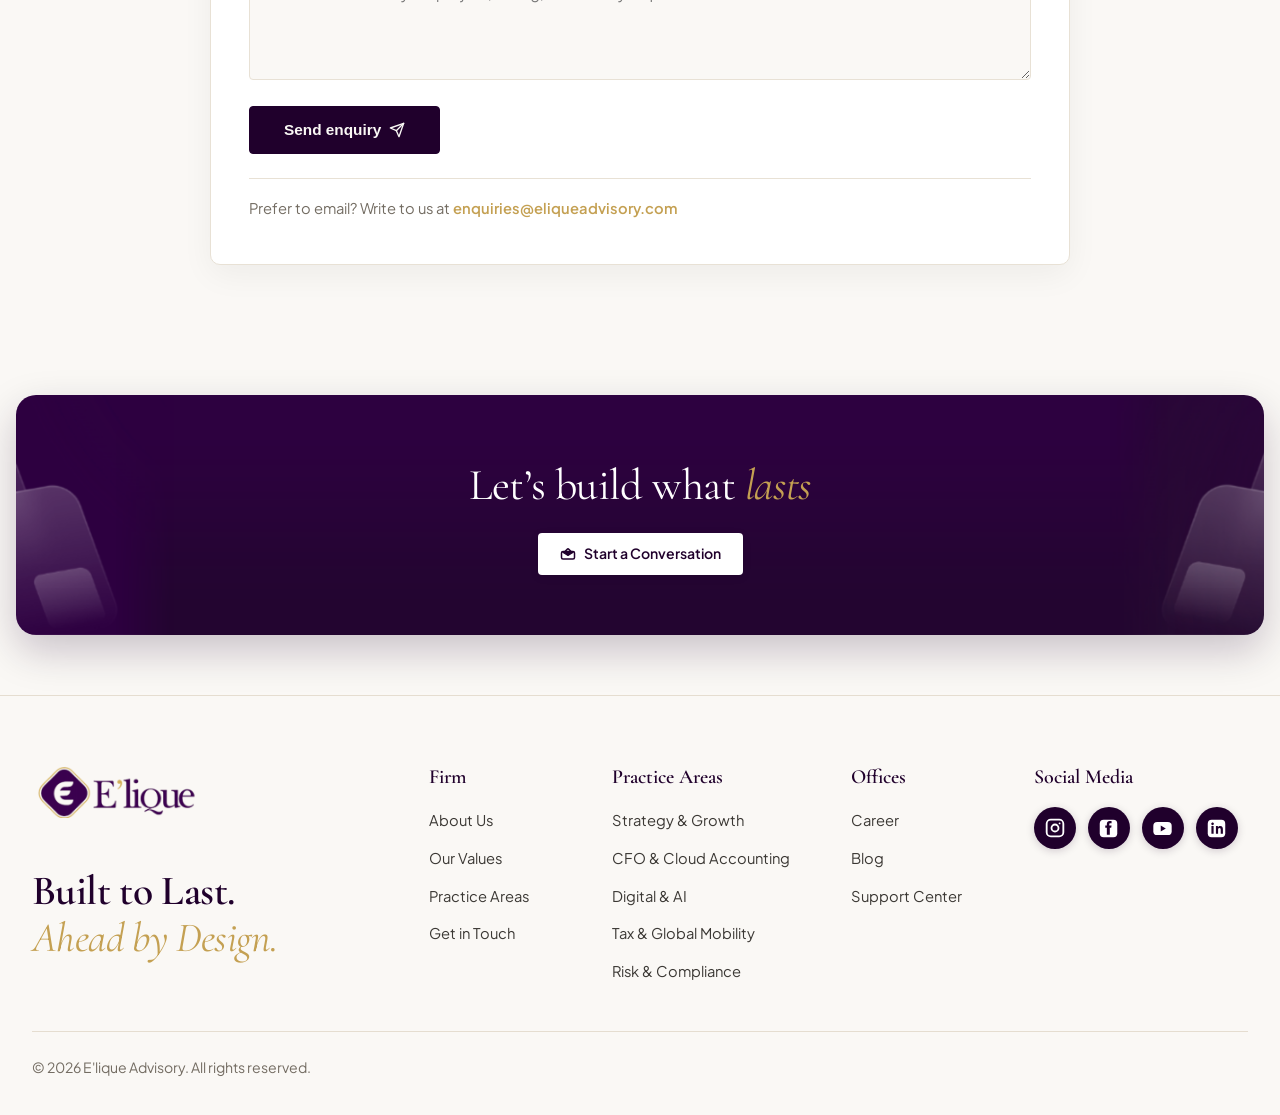
==== commit d96c7c3c: "Reduce CTA card height to 240px and eliminate spaces and lines at edges" ====
--- a/index.html
+++ b/index.html
@@ -958,31 +958,35 @@
         /* 6. BOTTOM CALL TO ACTION */
         .bottom-cta-banner {
             background: var(--bg-page);
-            padding: 60px 0 80px;
+            padding: 40px 0 60px;
             border-top: none;
+        }
+
+        .bottom-cta-banner .container {
+            padding: 0 16px;
         }
 
         .bottom-cta-card {
             position: relative;
             width: 100%;
             margin: 0 auto;
-            min-height: 330px;
-            border-radius: 22px;
+            min-height: 240px;
+            border-radius: 20px;
             overflow: hidden;
             background: #20002C url('images/cta-card-bg-clean.png') center center / cover no-repeat;
-            padding: 68px 32px 64px;
+            padding: 42px 24px 38px;
             text-align: center;
             display: flex;
             flex-direction: column;
             align-items: center;
             justify-content: center;
-            box-shadow: 0 20px 48px rgba(32, 0, 44, 0.22);
+            box-shadow: 0 16px 40px rgba(32, 0, 44, 0.22);
         }
 
         @media (max-width: 991px) {
             .bottom-cta-card {
-                min-height: 280px;
-                padding: 50px 24px;
+                min-height: 220px;
+                padding: 36px 20px;
             }
         }
 
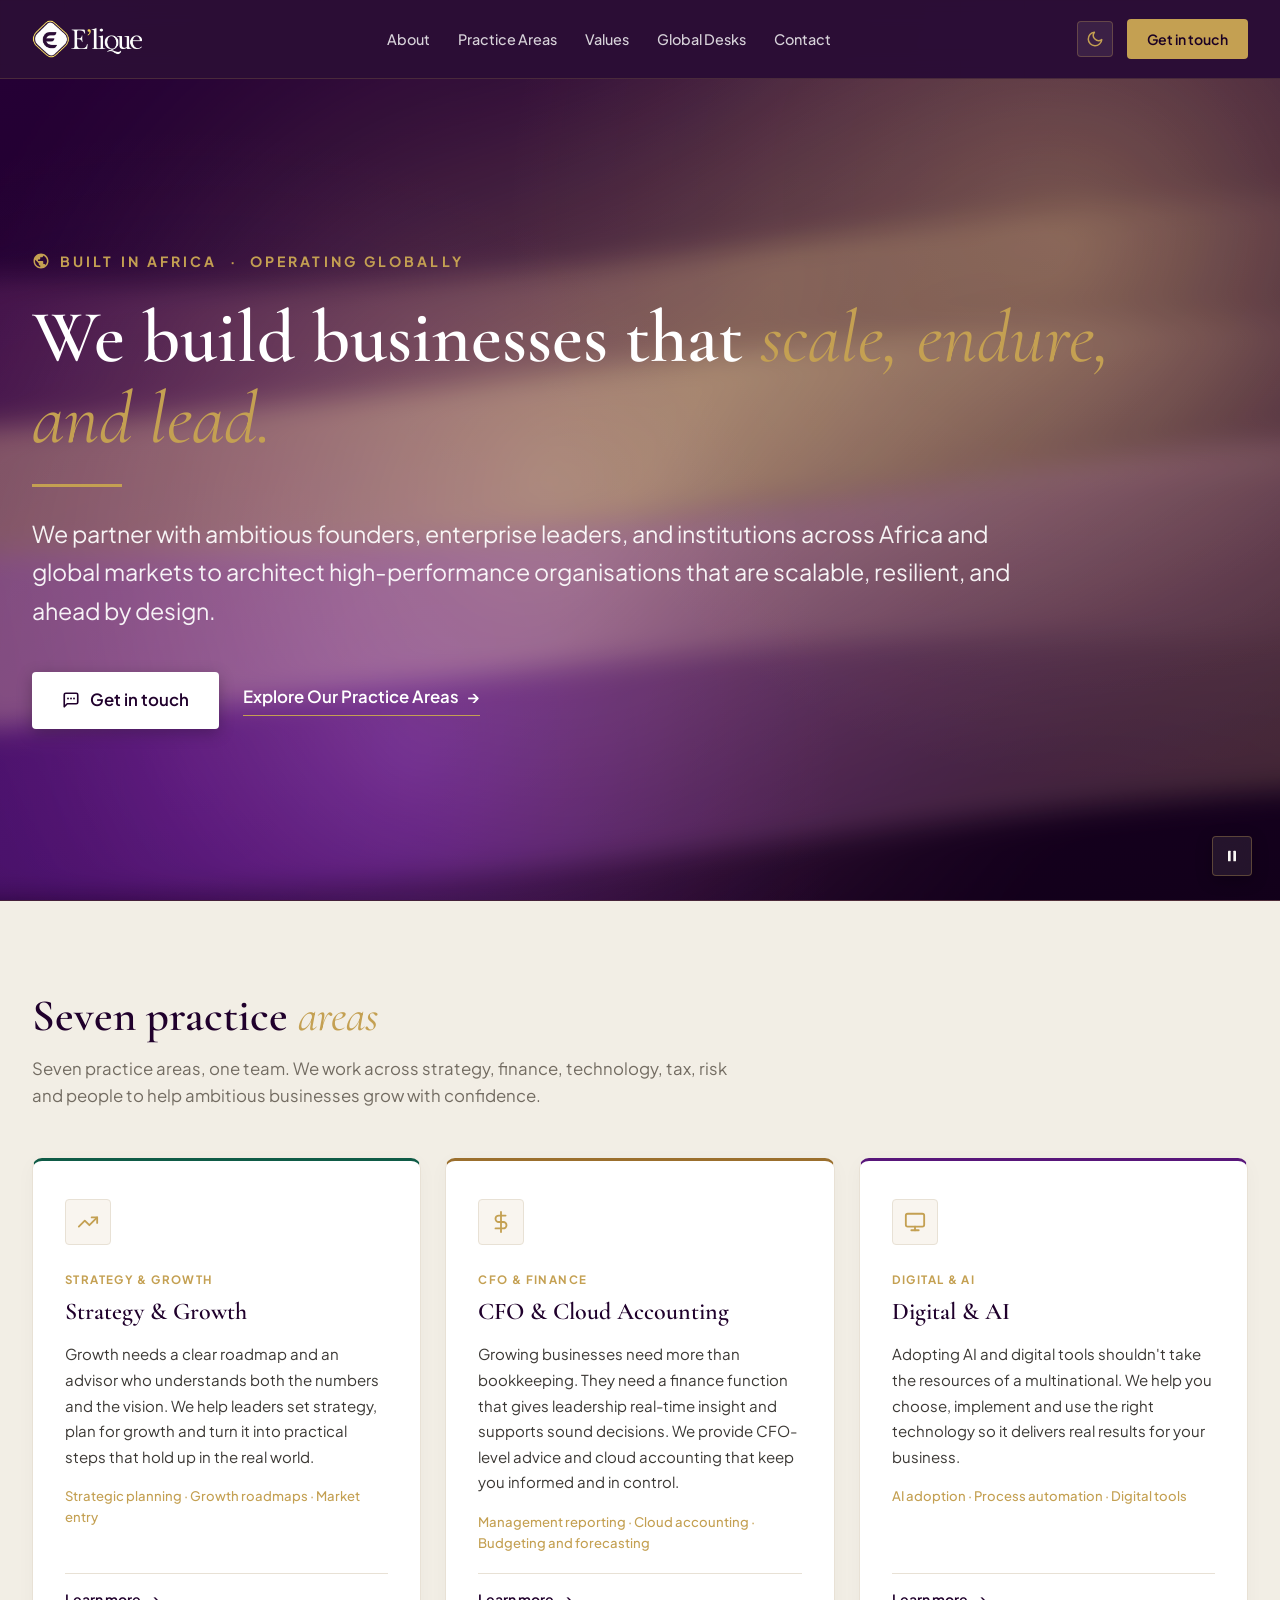
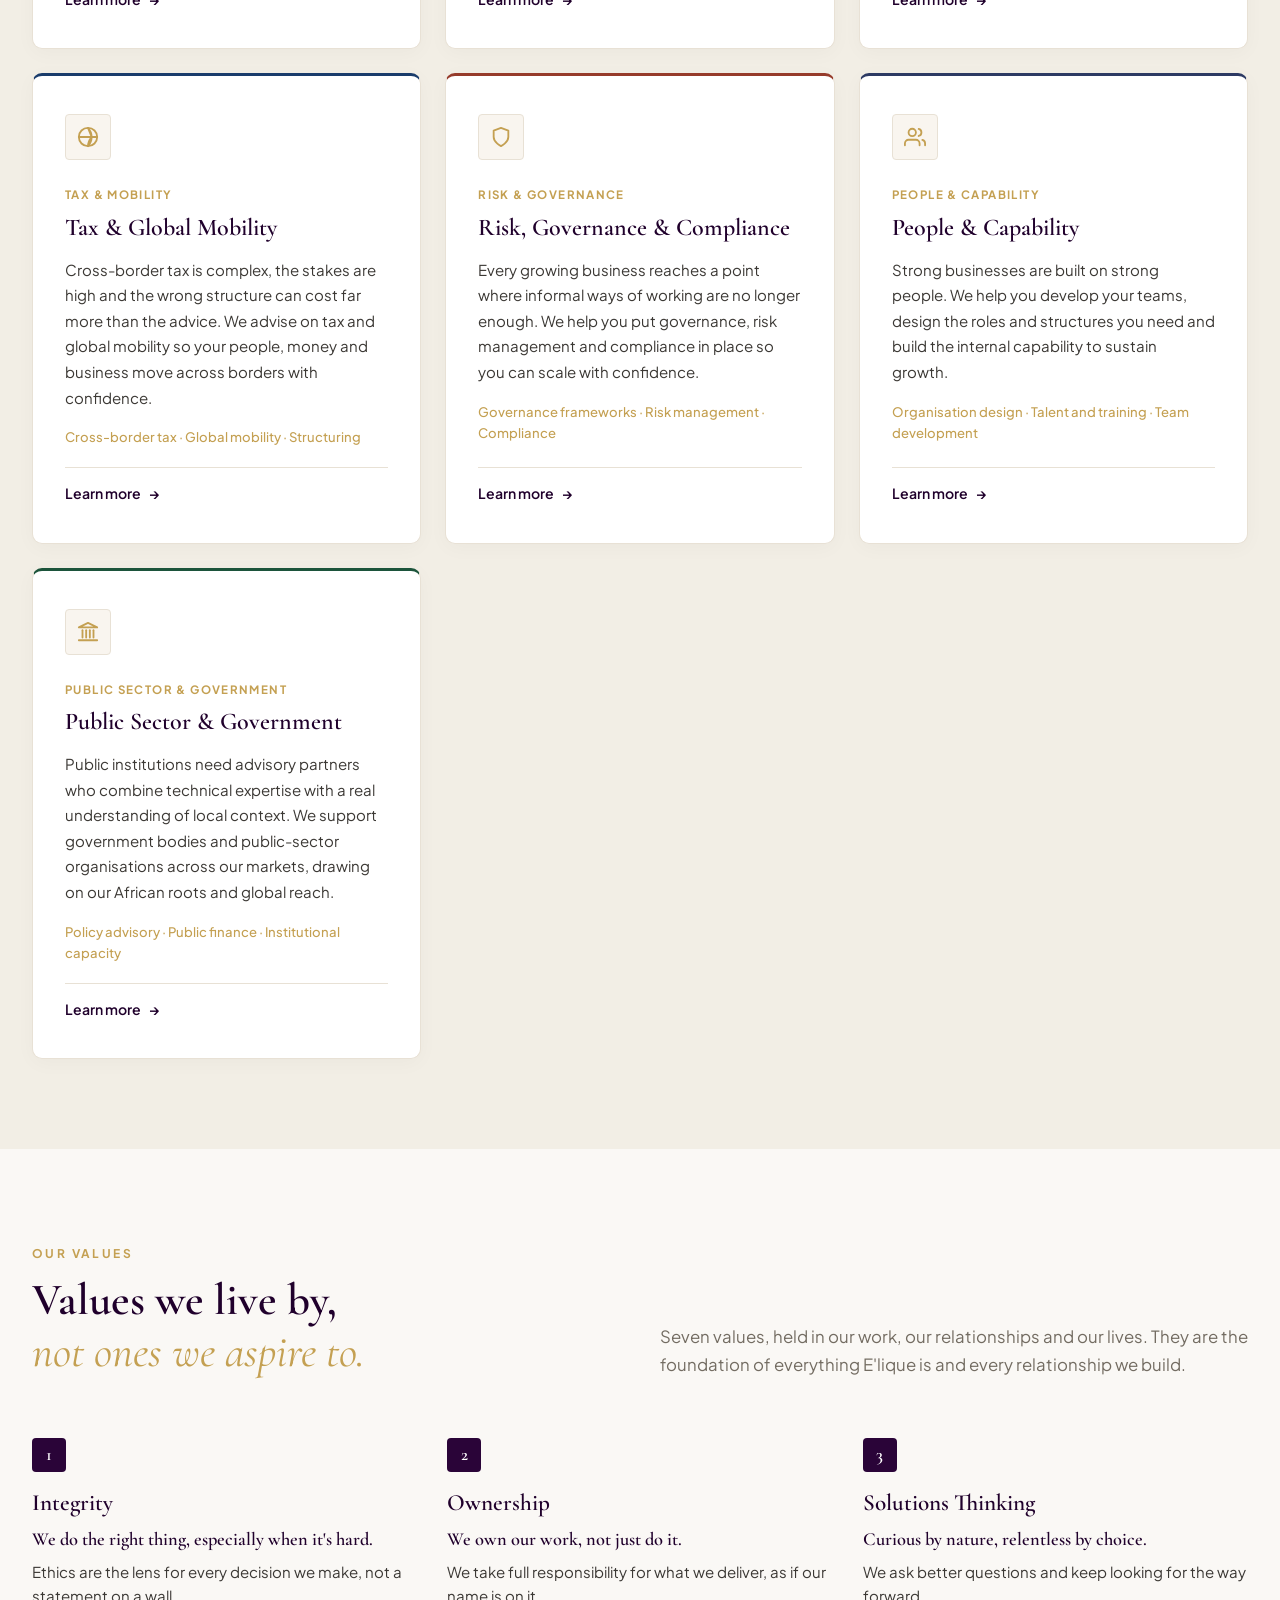
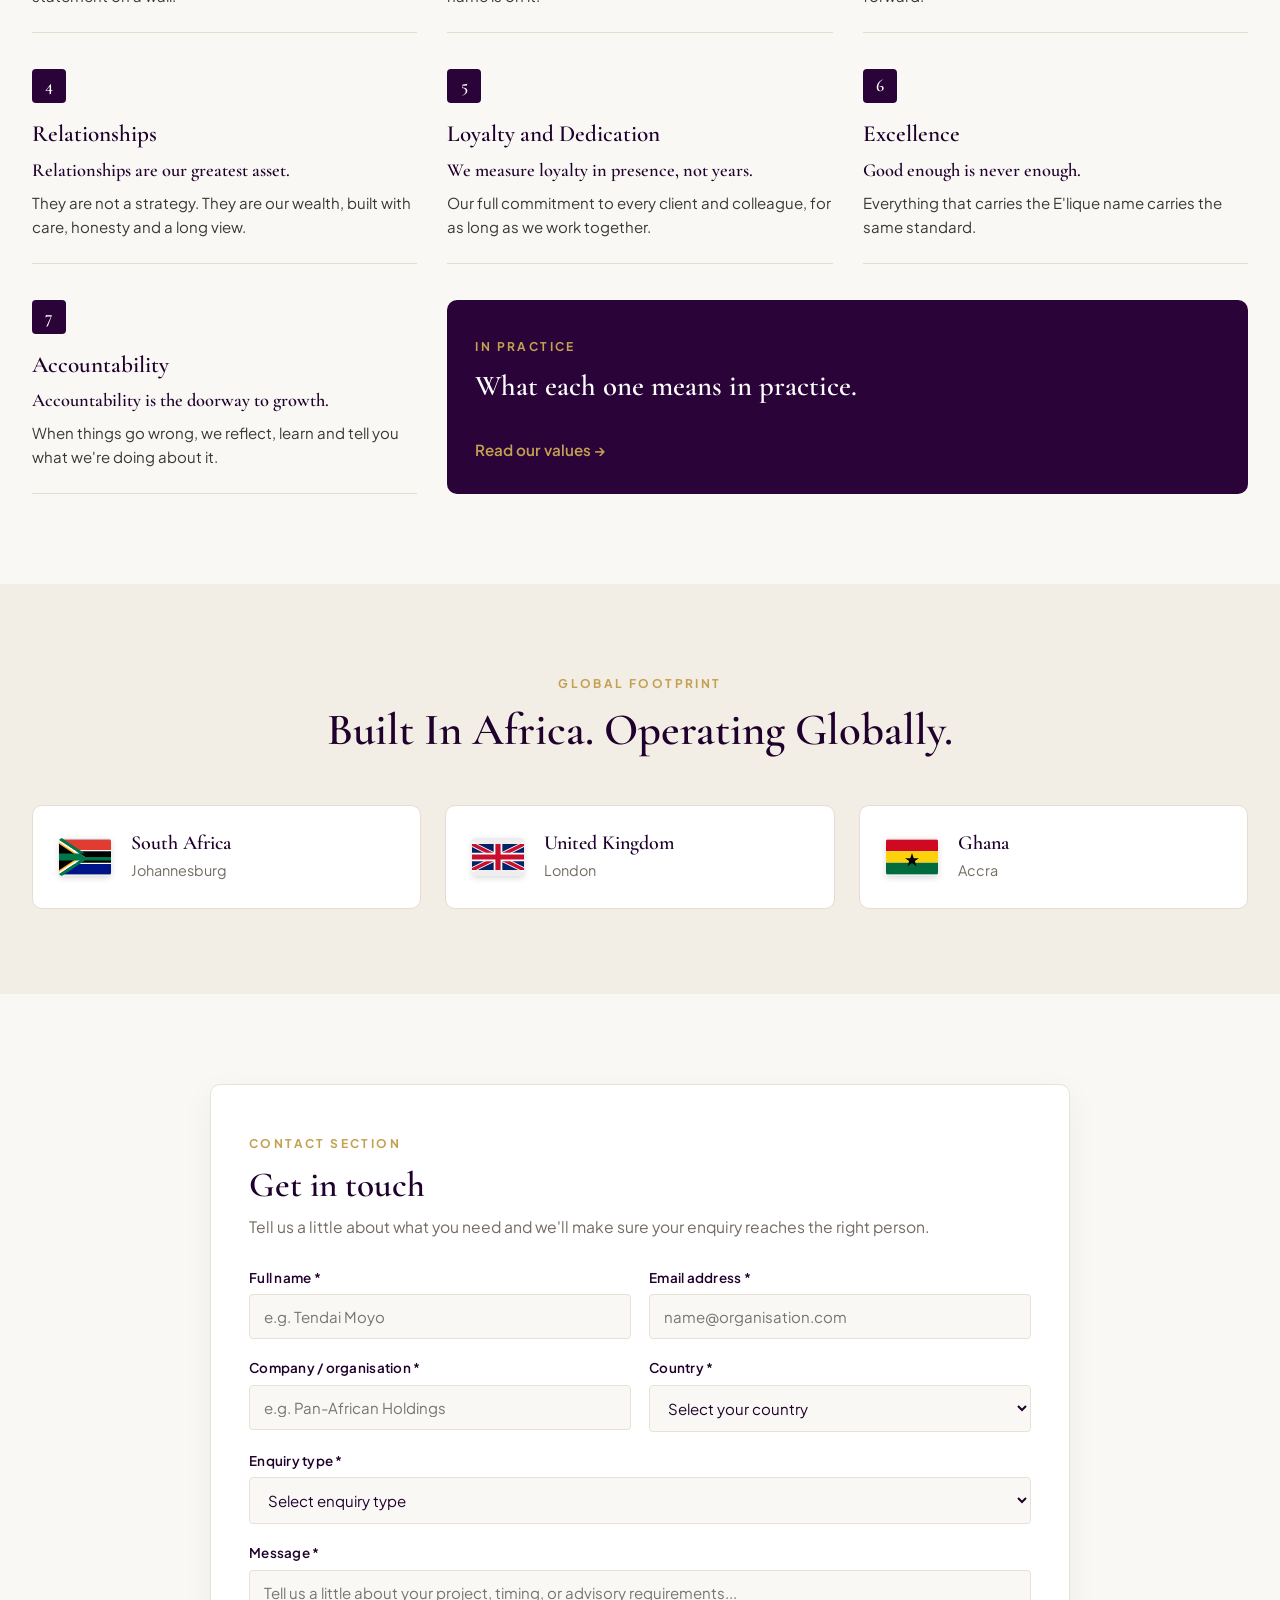
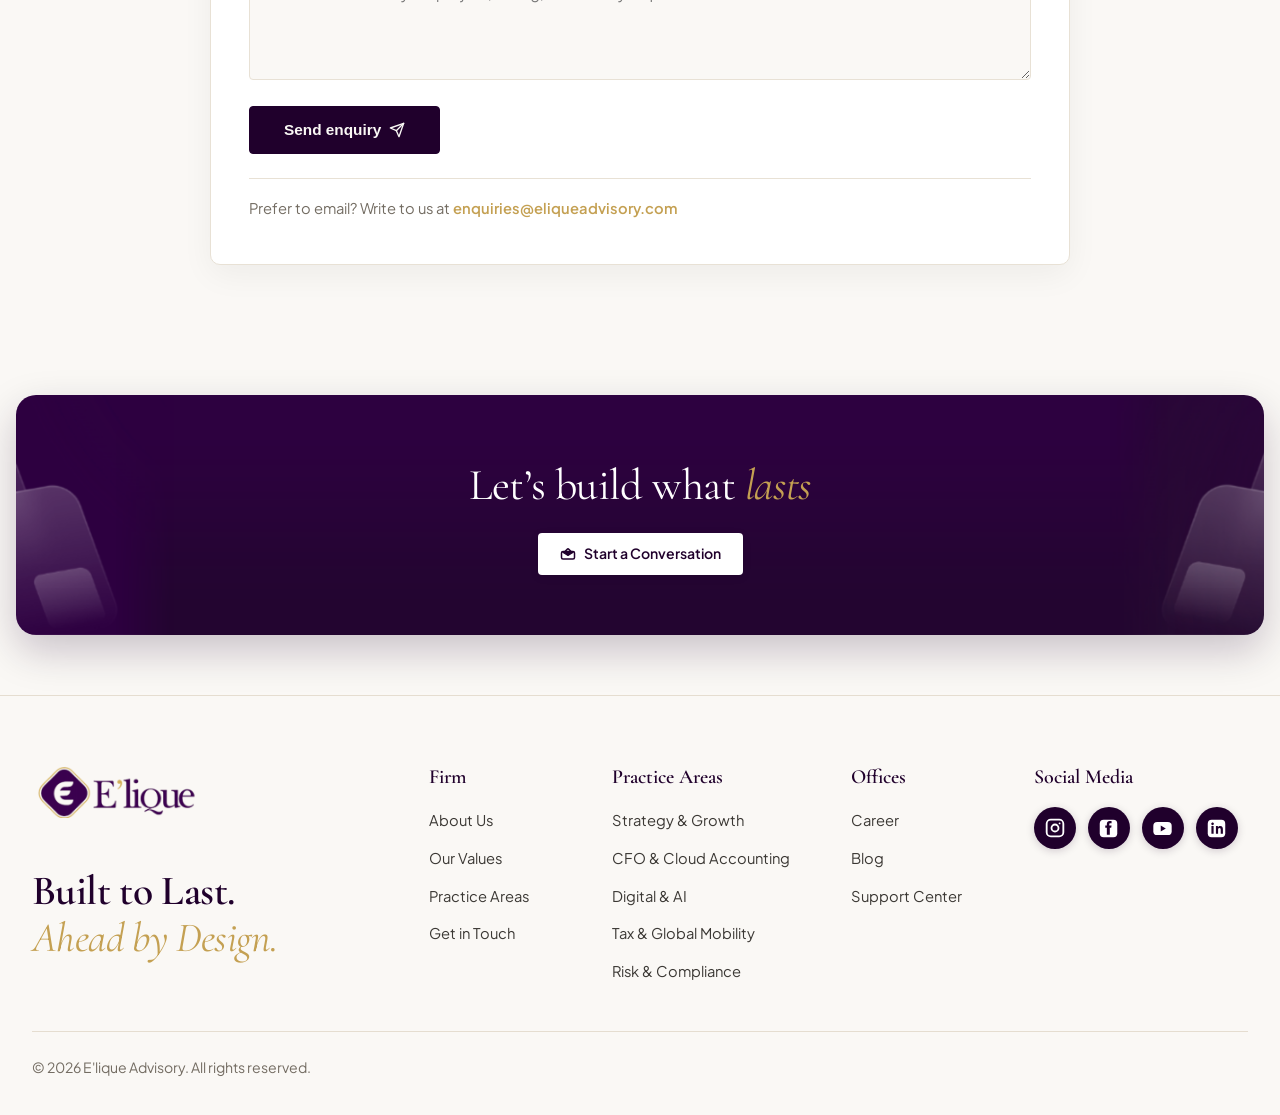
==== commit a1e25b4d: "Enrich hero section content length and broaden horizontal typography" ====
--- a/index.html
+++ b/index.html
@@ -364,9 +364,9 @@
         }
 
         .hero-headline {
-            font-size: clamp(3.2rem, 6.4vw, 5.8rem);
-            line-height: 1.08;
-            max-width: 1050px;
+            font-size: clamp(3.2rem, 5.8vw, 5.6rem);
+            line-height: 1.1;
+            max-width: 1120px;
             margin-bottom: 24px;
             color: #FFFFFF;
         }
@@ -379,10 +379,10 @@
         }
 
         .hero-paragraph {
-            font-size: clamp(1.2rem, 2.1vw, 1.55rem);
-            color: rgba(255, 255, 255, 0.90);
-            max-width: 760px;
-            line-height: 1.6;
+            font-size: clamp(1.15rem, 1.85vw, 1.45rem);
+            color: rgba(255, 255, 255, 0.92);
+            max-width: 980px;
+            line-height: 1.65;
             margin-bottom: 42px;
             font-weight: 400;
         }
@@ -1322,13 +1322,13 @@
             </div>
 
             <h1 class="hero-headline">
-                We build businesses <br>that <span class="italic-gold">scale</span>
+                We build businesses that <span class="italic-gold">scale, endure, and lead.</span>
             </h1>
 
             <div class="hero-divider"></div>
 
             <p class="hero-paragraph">
-                We partner with ambitious businesses to build organisations that are scalable, resilient, and future-ready.
+                We partner with ambitious founders, enterprise leaders, and institutions across Africa and global markets to architect high-performance organisations that are scalable, resilient, and ahead by design.
             </p>
 
             <div class="hero-actions">
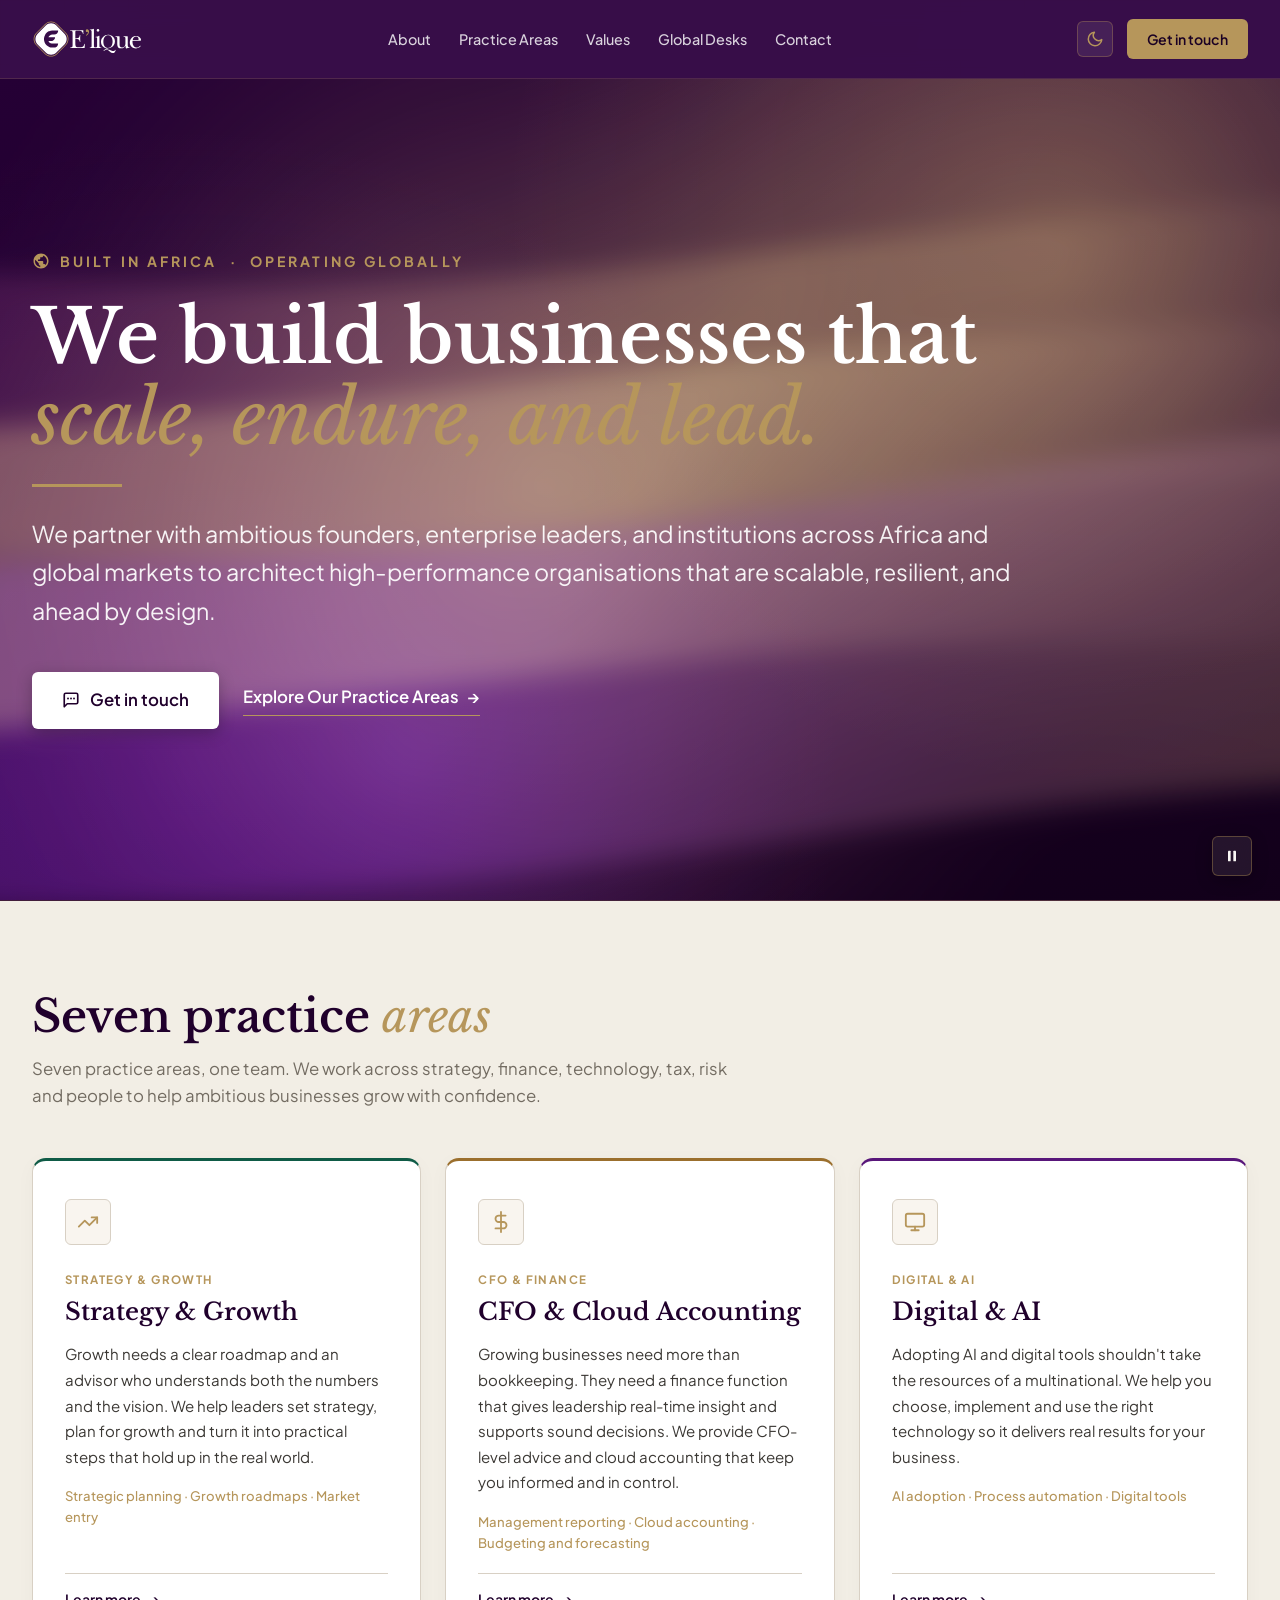
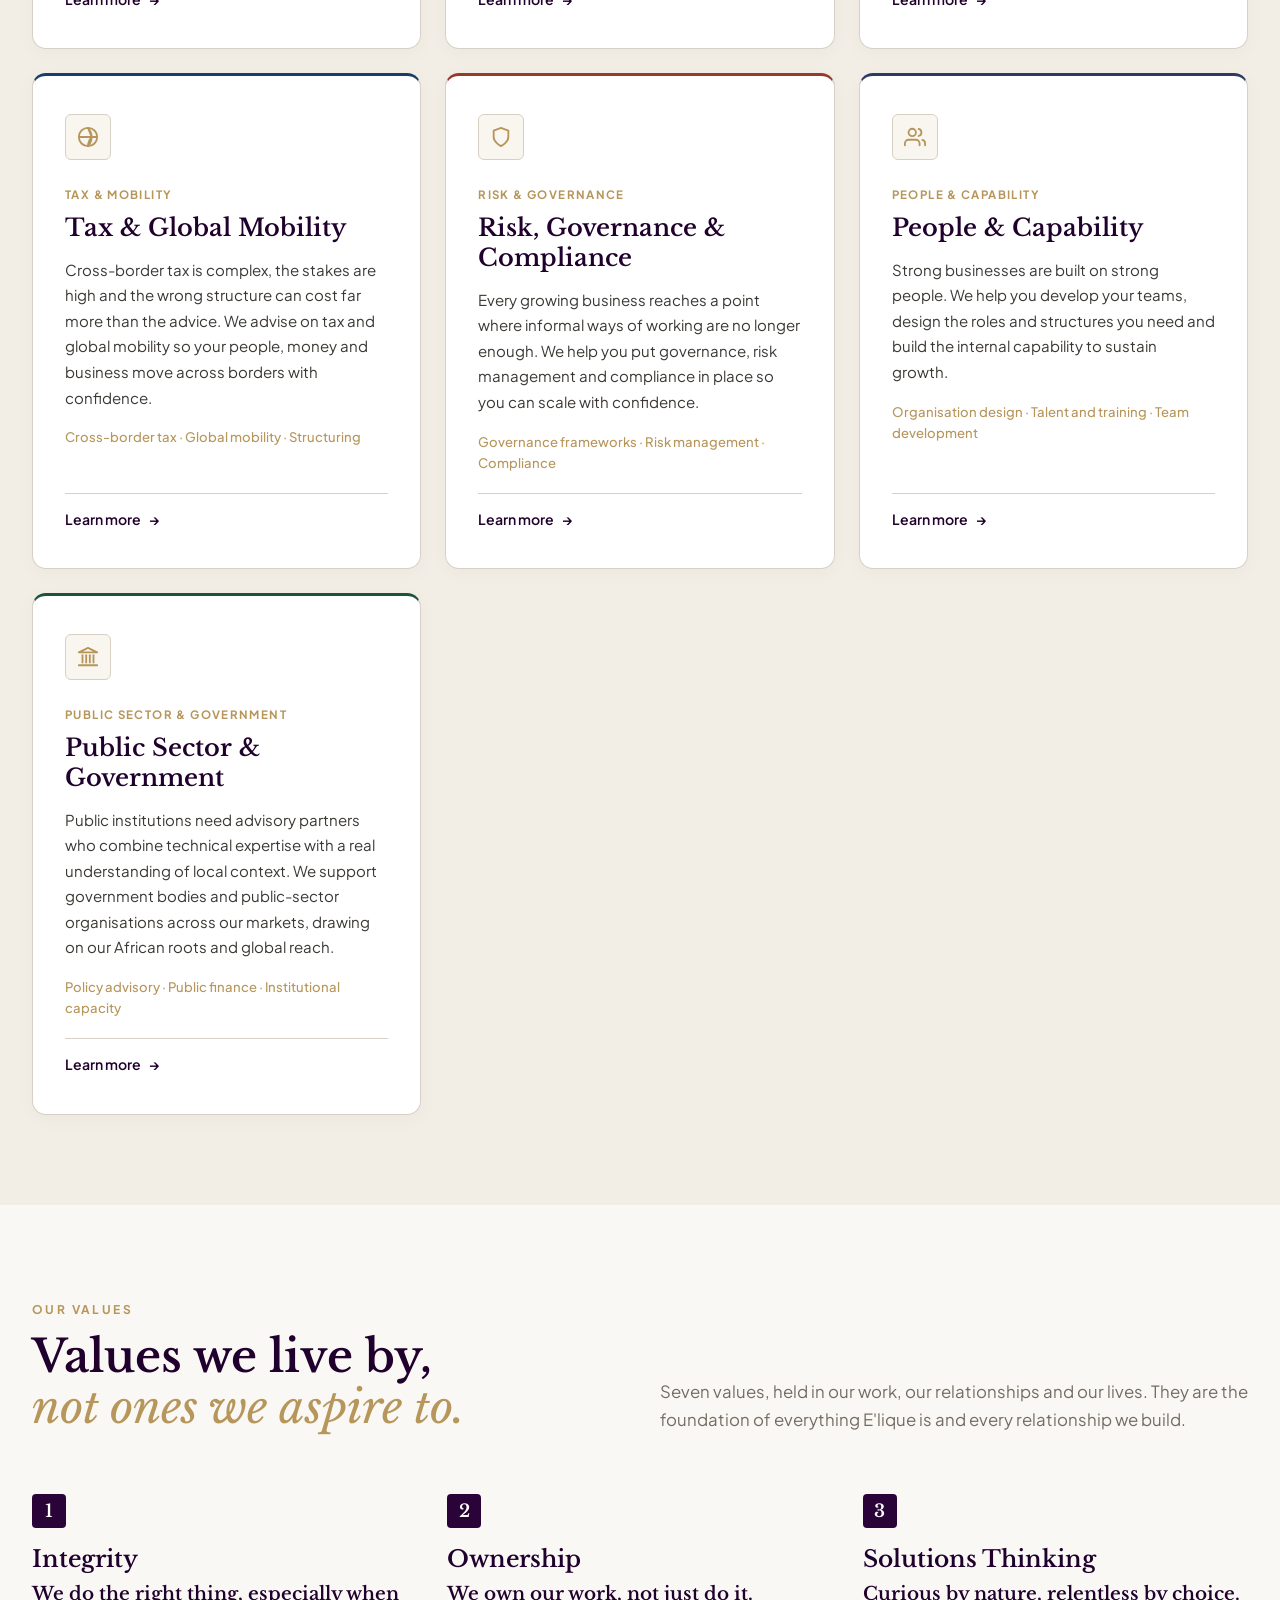
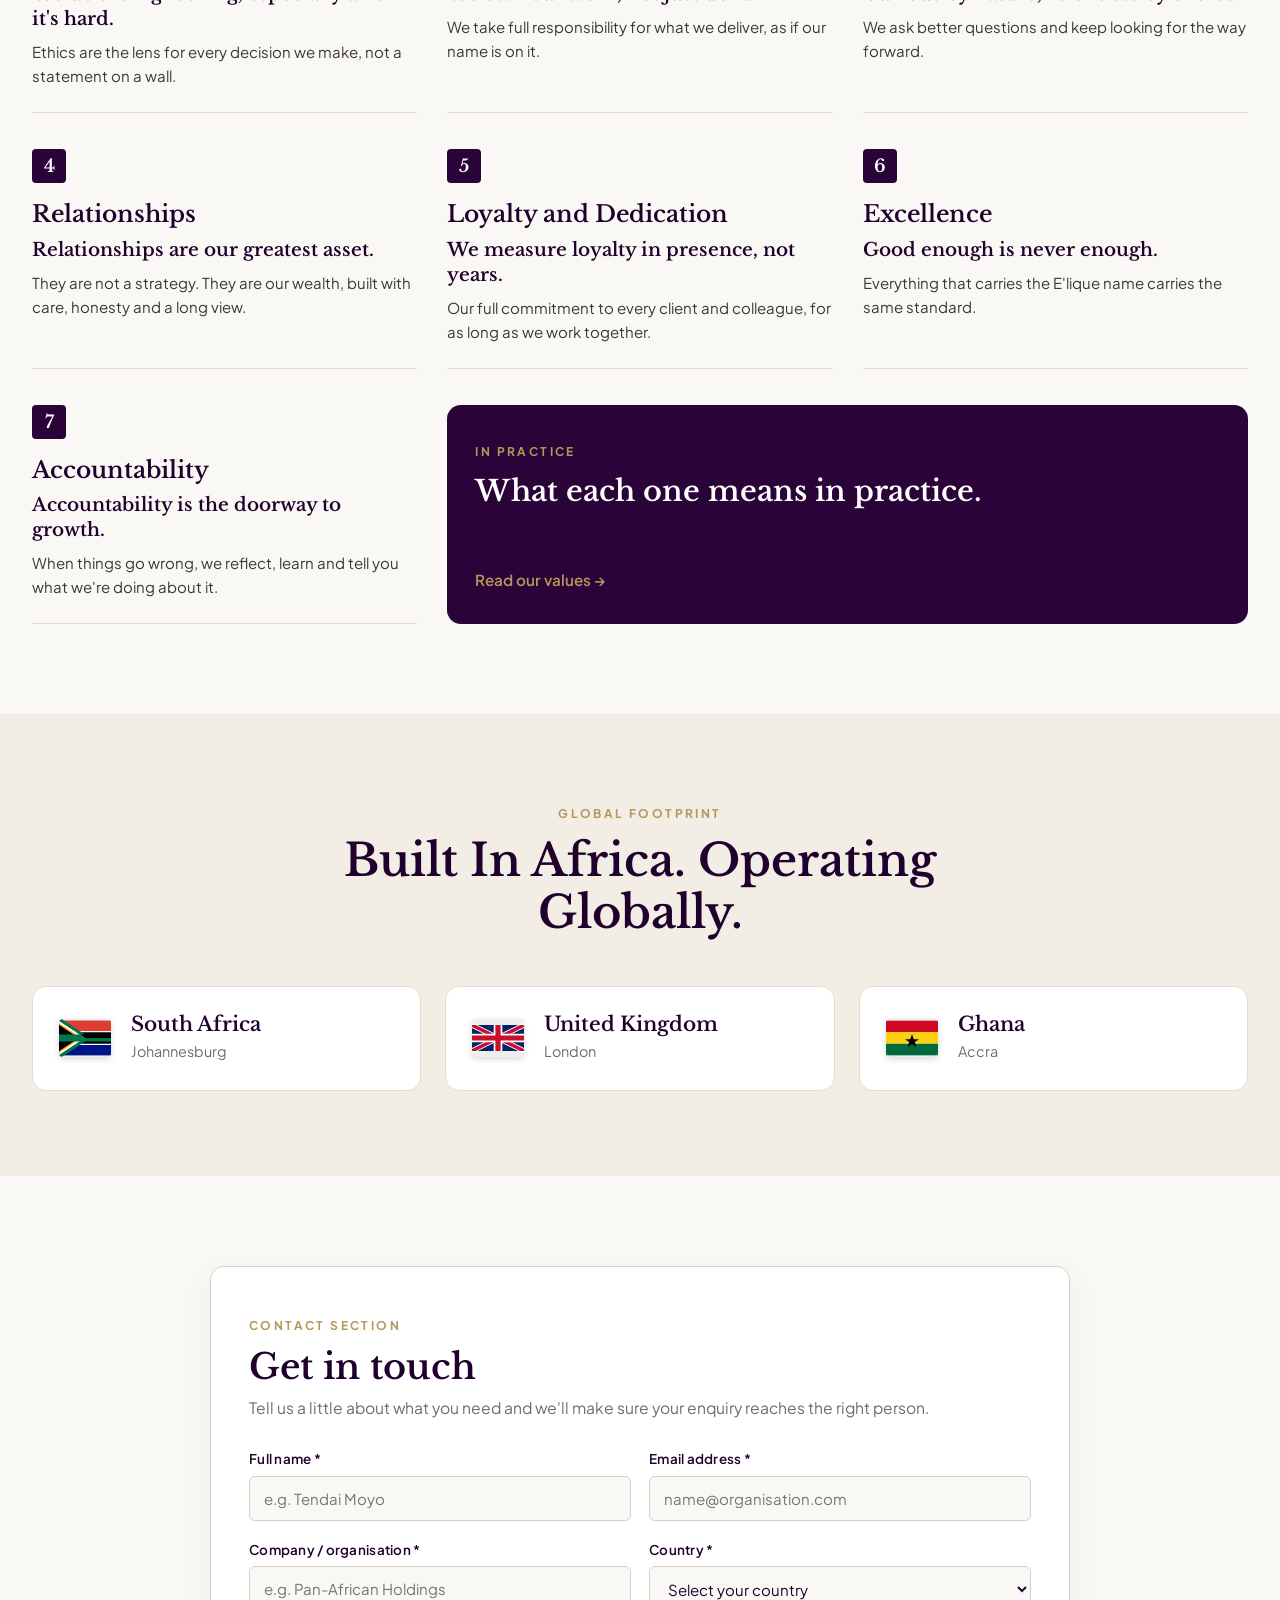
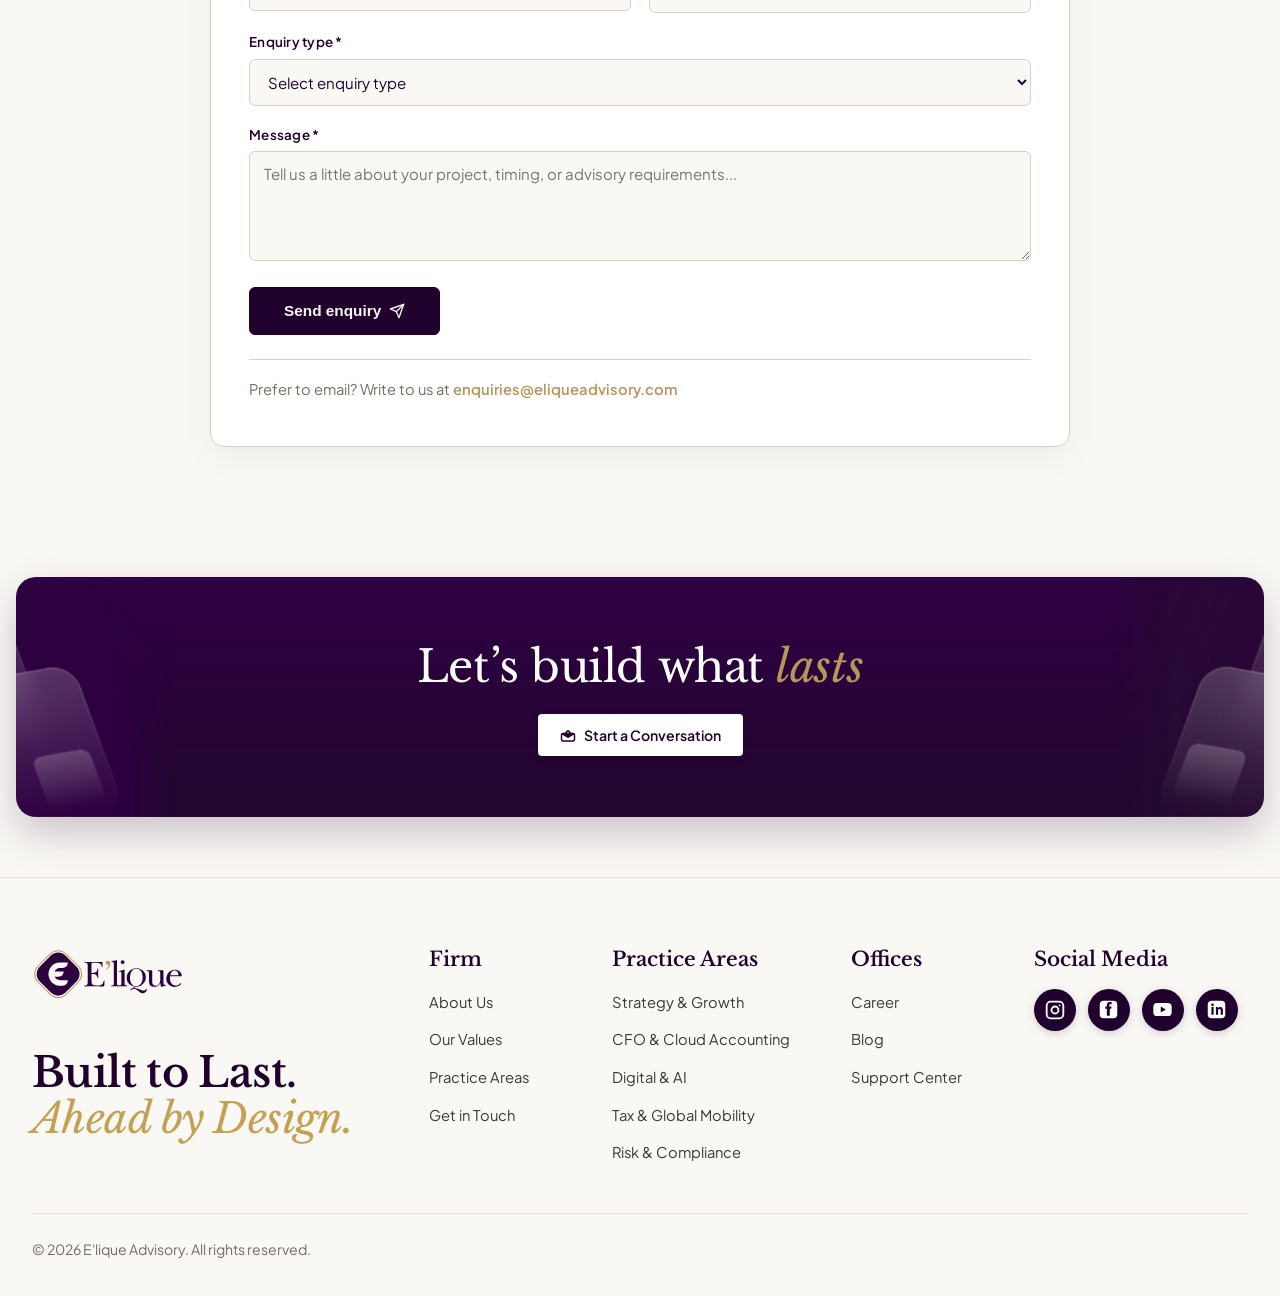
==== commit 77b86216: "Apply brand guidelines, vector SVGs, and sanitize SVG filenames without spaces" ====
--- a/index.html
+++ b/index.html
@@ -16,10 +16,10 @@
     <link rel="icon" type="image/png" href="images/favicon.png">
     <link rel="shortcut icon" href="favicon.ico">
 
-    <!-- Google Fonts: Refined Editorial Serif + Grotesque Sans -->
+    <!-- Google Fonts: Libre Baskerville (Brand Serif) & Plus Jakarta Sans -->
     <link rel="preconnect" href="https://fonts.googleapis.com">
     <link rel="preconnect" href="https://fonts.gstatic.com" crossorigin>
-    <link href="https://fonts.googleapis.com/css2?family=Cormorant+Garamond:ital,wght@0,500;0,600;0,700;1,400;1,600&family=Plus+Jakarta+Sans:wght@300;400;500;600;700&display=swap" rel="stylesheet">
+    <link href="https://fonts.googleapis.com/css2?family=Cormorant+Garamond:ital,wght@0,500;0,600;0,700;1,400;1,600&family=Libre+Baskerville:ital,wght@0,400;0,700;1,400&family=Plus+Jakarta+Sans:wght@300;400;500;600;700&display=swap" rel="stylesheet">
 
     <style>
         /* ==========================================================================
@@ -28,27 +28,28 @@
            ========================================================================== */
 
         :root {
-            /* Dark Theme (Default) */
-            --bg-hero: #20002C;
-            --bg-hero-deep: #13001C;
+            /* Brand Theme */
+            --bg-hero: #2D0040;
+            --bg-hero-deep: #1A0026;
             --bg-page: #FAF8F5;
-            --bg-page-alt: #F3EFE8;
+            --bg-page-alt: #F5F0E8;
             --bg-card: #FFFFFF;
-            --bg-card-border: #E8E1D5;
-            --border-color: #E8E1D5;
-            --text-heading: #20002C;
-            --text-body: #3B3834;
-            --text-muted: #6E685F;
-            --gold-accent: #C4A052;
-            --gold-hover: #D8B464;
-            --gold-soft: rgba(196, 160, 82, 0.15);
-            --header-bg: rgba(32, 0, 44, 0.95);
-            --header-border: rgba(196, 160, 82, 0.2);
+            --bg-card-border: #D8D0C4;
+            --border-color: #D8D0C4;
+            --text-heading: #2D0040;
+            --text-body: #191919;
+            --text-muted: #5E584F;
+            --gold-accent: #B6965B;
+            --gold-hover: #C7A76C;
+            --gold-soft: rgba(182, 150, 91, 0.15);
+            --evergreen-teal: #184446;
+            --header-bg: rgba(45, 0, 64, 0.95);
+            --header-border: rgba(182, 150, 91, 0.2);
             --header-text: #FFFFFF;
-            --font-serif: 'Cormorant Garamond', Georgia, serif;
+            --font-serif: 'Baskerville BT', 'Libre Baskerville', Baskerville, 'Cormorant Garamond', Georgia, serif;
             --font-sans: 'Plus Jakarta Sans', -apple-system, BlinkMacSystemFont, sans-serif;
-            --radius-btn: 4px;
-            --radius-card: 10px;
+            --radius-btn: 6px;
+            --radius-card: 14px;
             --transition: 0.25s ease;
         }
 
@@ -1248,7 +1249,7 @@
         <div class="container">
             <div class="header-inner">
                 <a href="index.html" class="brand-wrapper" aria-label="E'lique Advisory">
-                    <img src="images/logo-white.png" alt="E'lique Advisory" class="brand-logo-img" onerror="this.src='public/images/logo-white.png'; this.onerror=function(){ this.style.display='none'; document.getElementById('landing-fallback-title').style.display='block'; };">
+                    <img src="images/logo-white.svg" alt="E'lique Advisory" class="brand-logo-img" onerror="this.src='images/logo-white.png'; this.onerror=function(){ this.style.display='none'; document.getElementById('landing-fallback-title').style.display='block'; };">
                     <span id="landing-fallback-title" class="brand-title-fallback" style="display: none;">E'lique Advisory</span>
                 </a>
 
@@ -1787,7 +1788,7 @@
             <div class="footer-grid">
                 <div class="footer-brand">
                     <a href="index.html" class="footer-brand-logo" aria-label="E'lique Advisory">
-                        <img src="images/logo-dark.png" alt="E'lique Advisory" class="footer-brand-img" onerror="this.src='public/images/logo-dark.png';">
+                        <img src="images/logo-dark.svg" alt="E'lique Advisory" class="footer-brand-img" onerror="this.src='images/logo-dark.png';">
                     </a>
                     <div class="footer-brand-statement">
                         <span class="statement-line-1">Built to Last.</span>
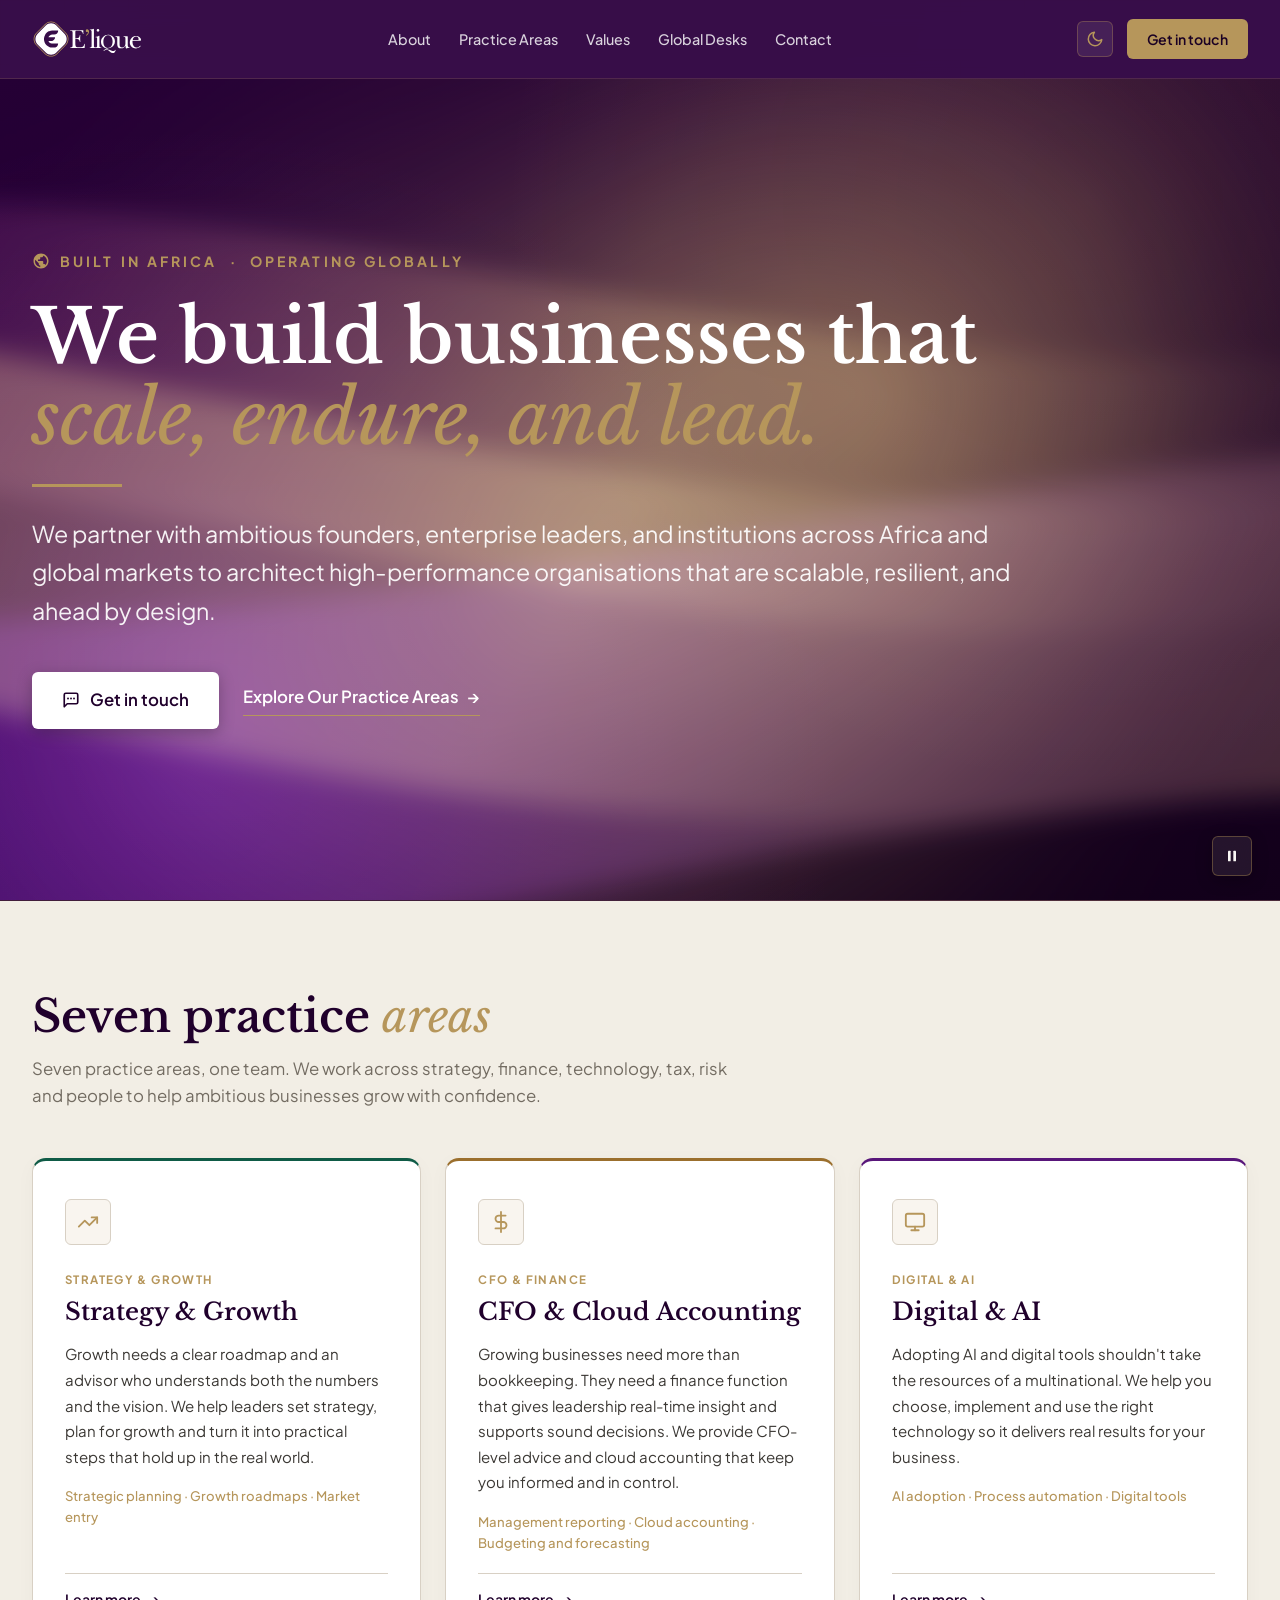
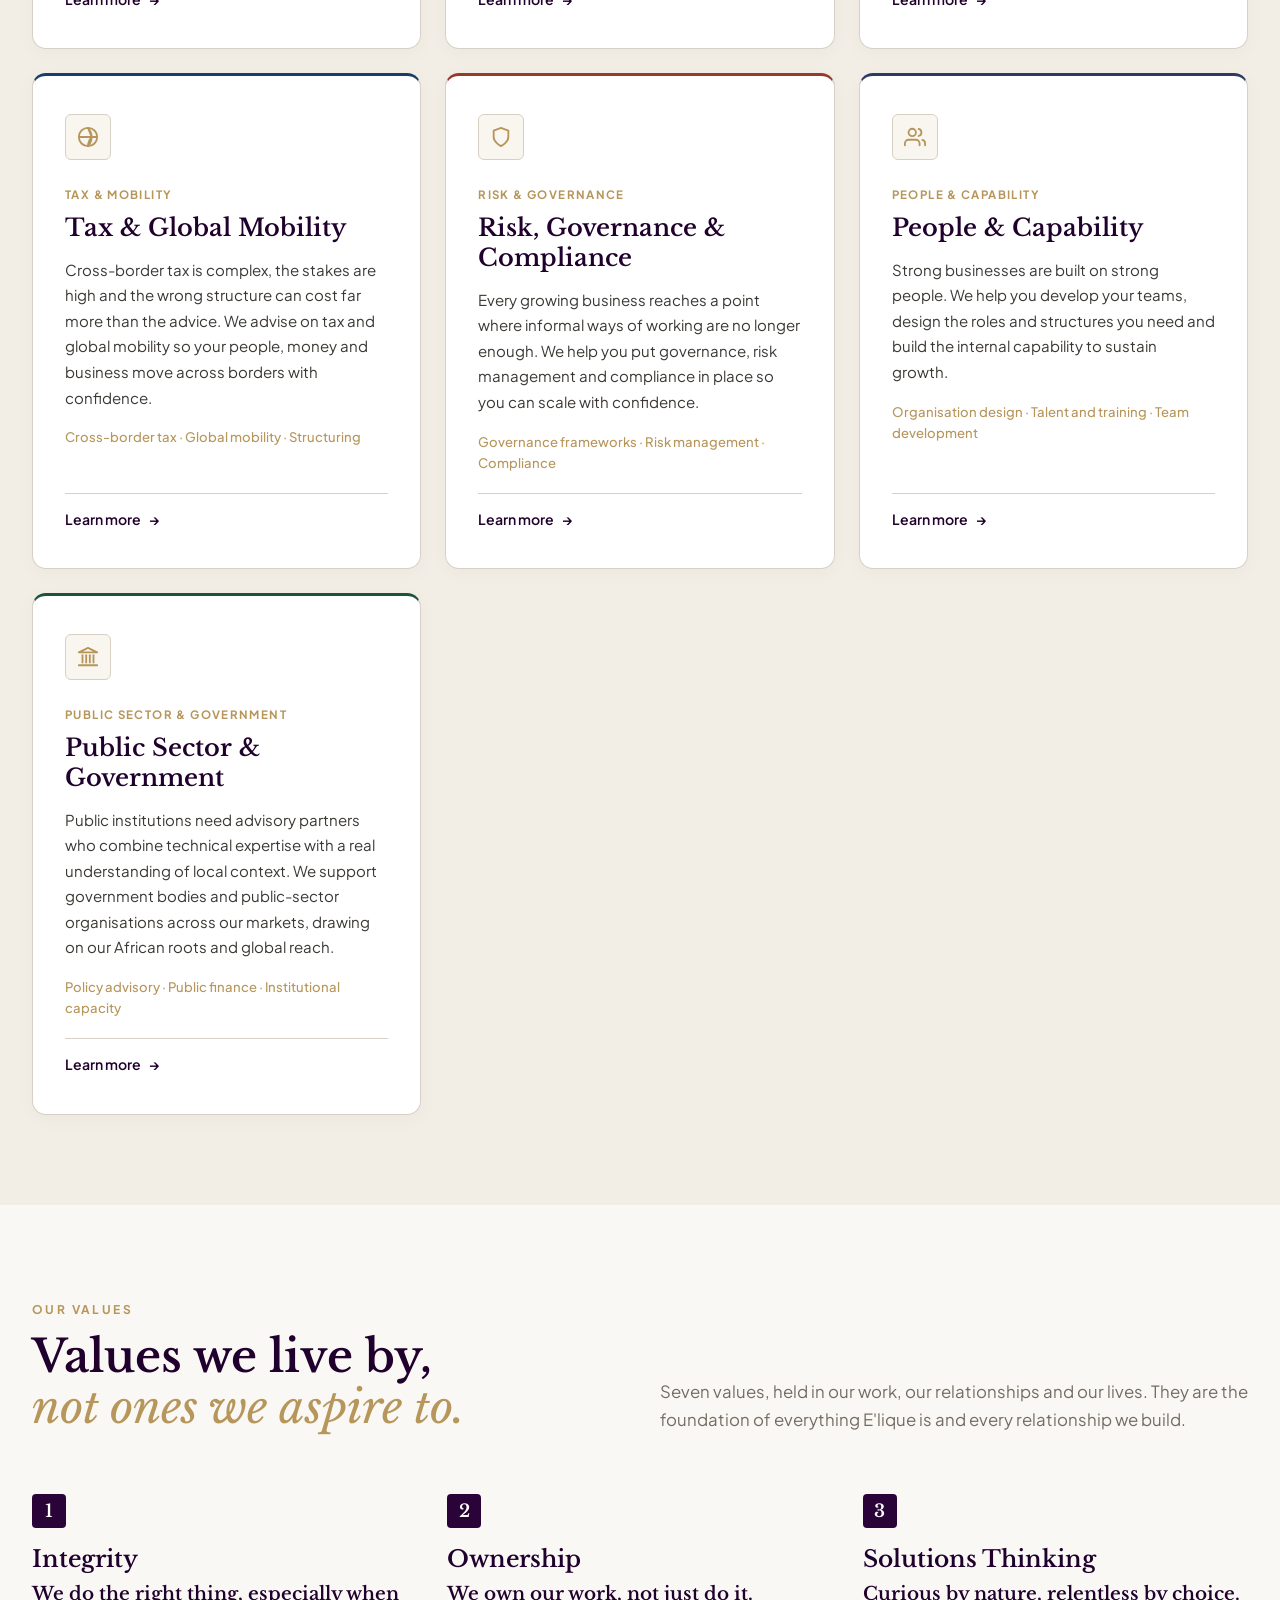
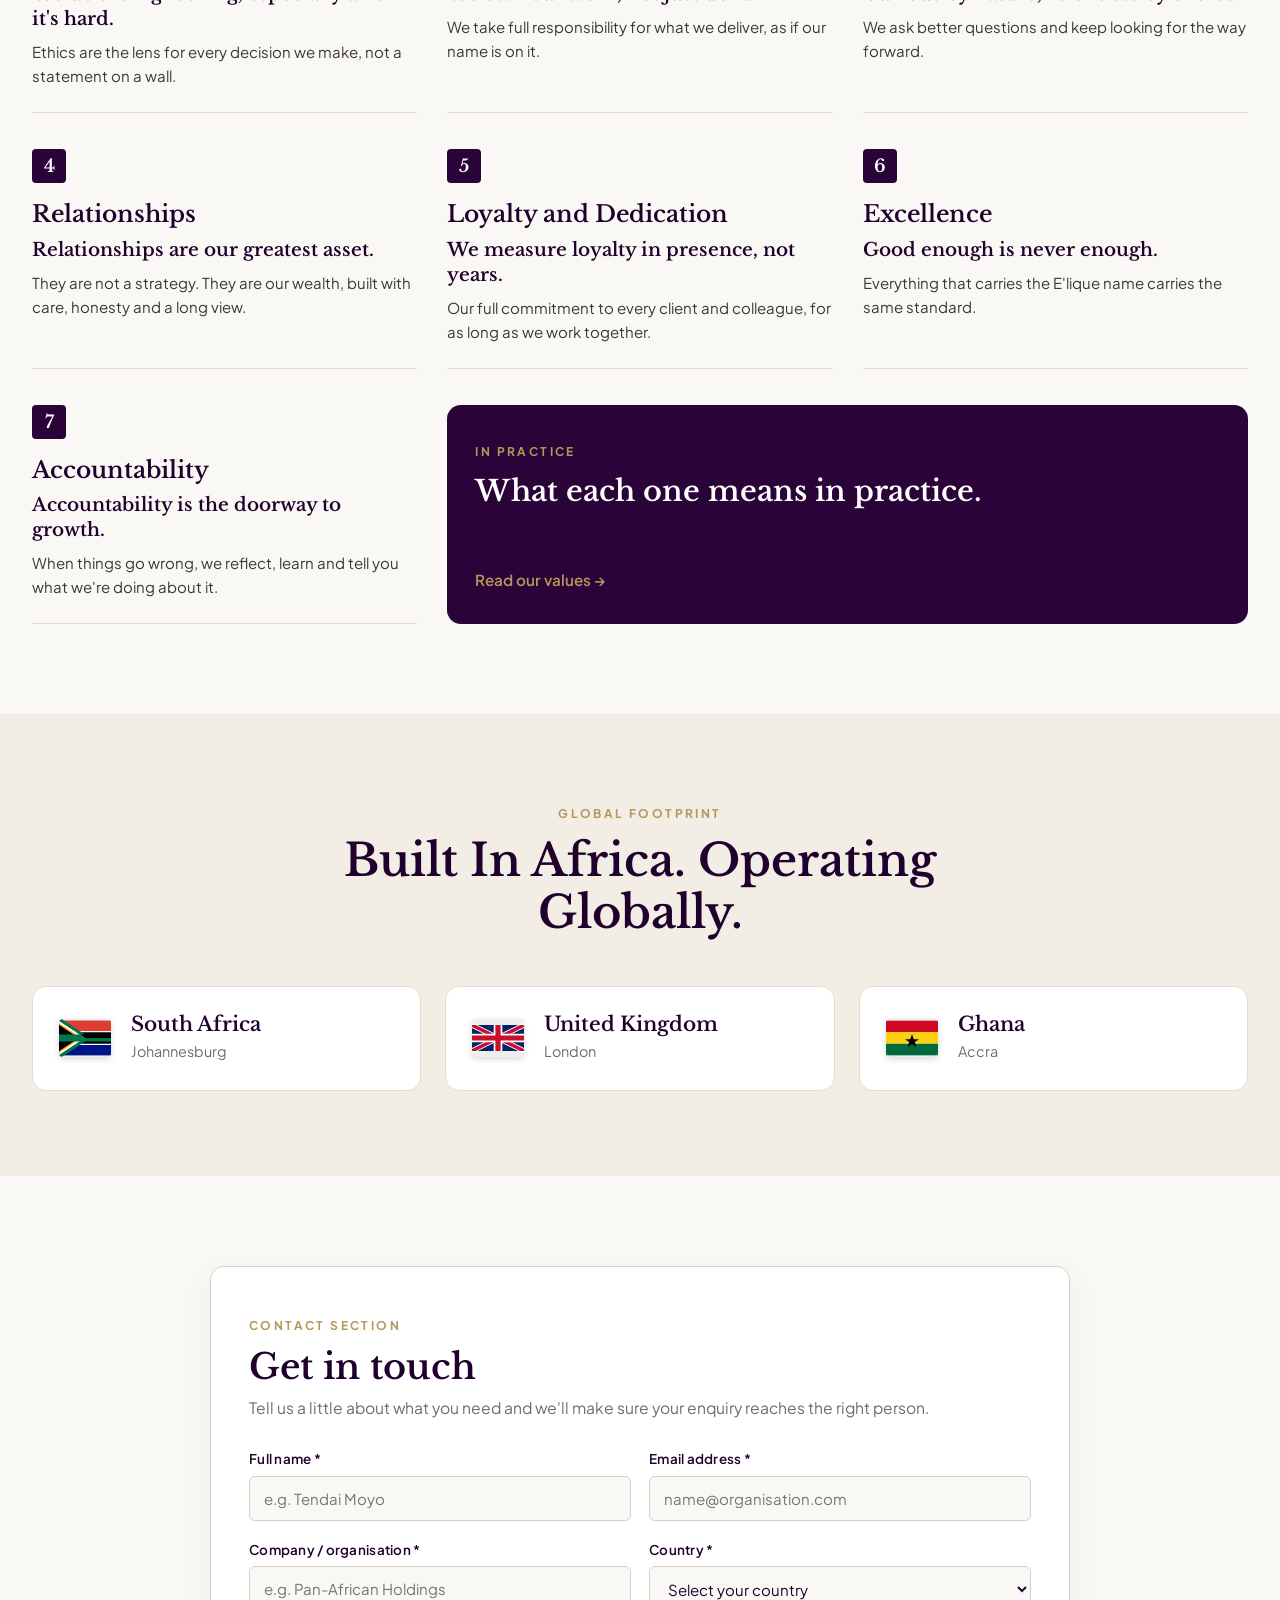
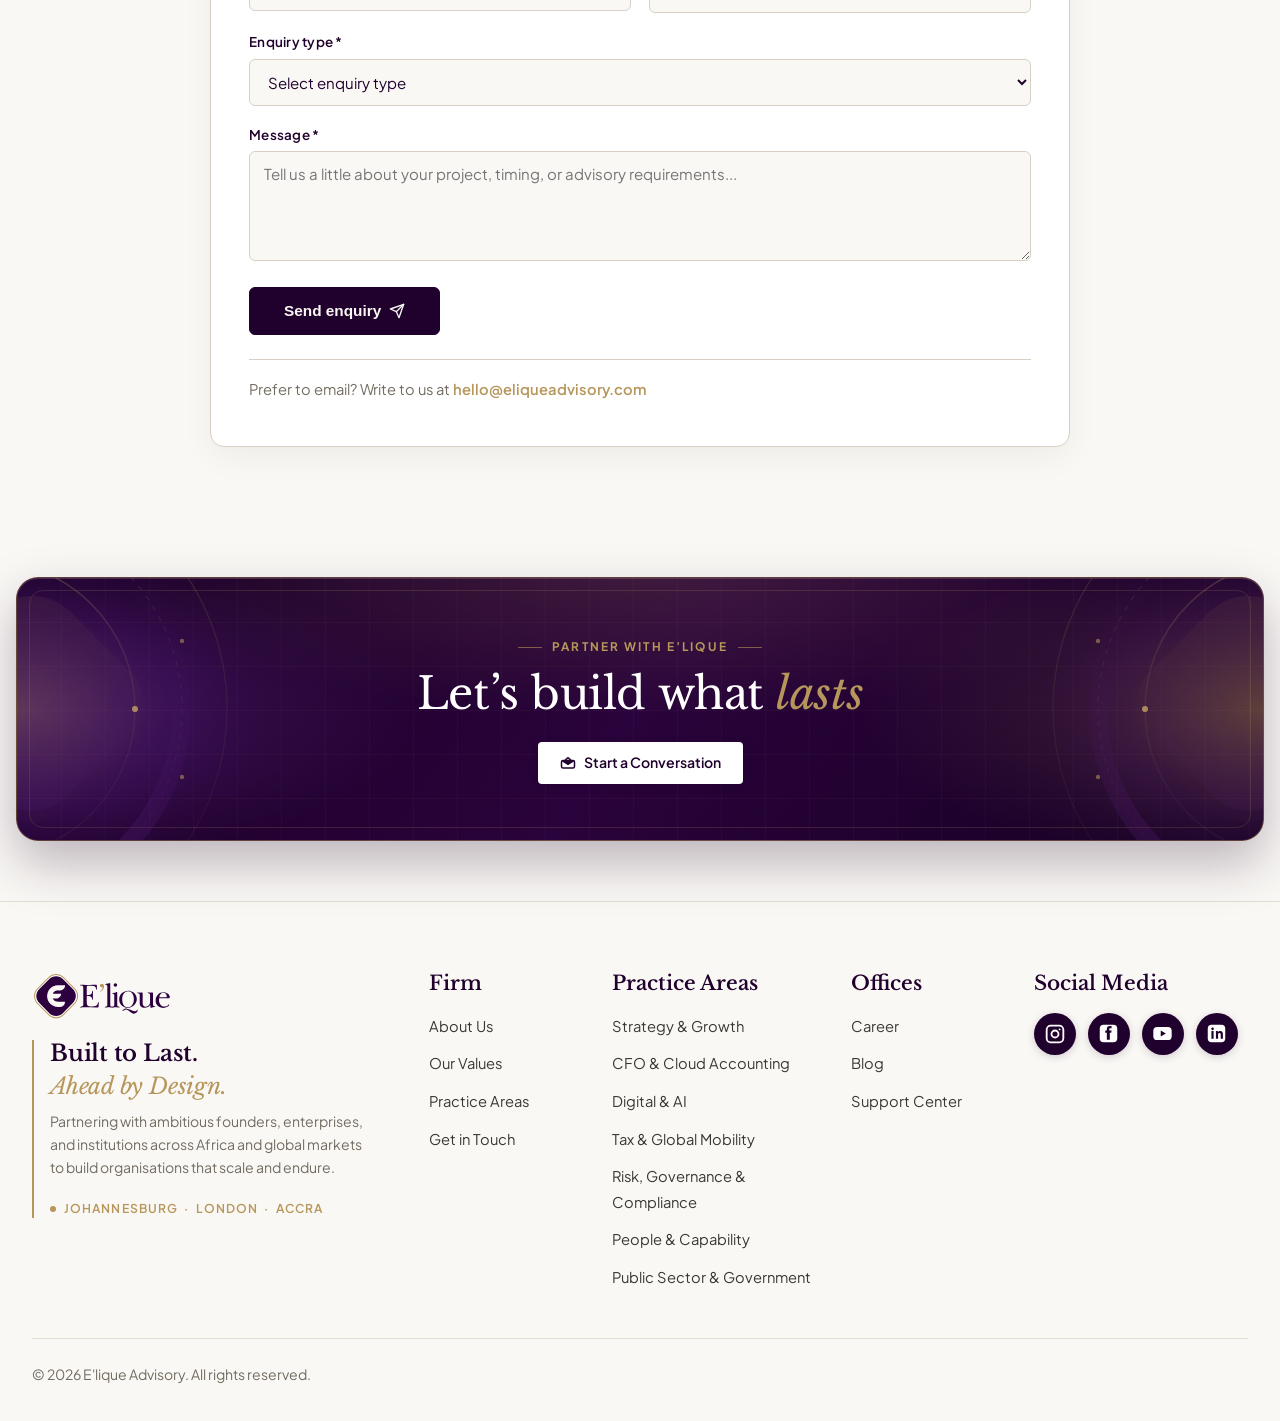
==== commit 47df358e: "Add PHP SMTP/MySQL contact handler, SEO for eliqueadvisory.com, extensionless .htaccess, and redesig" ====
--- a/index.html
+++ b/index.html
@@ -5,16 +5,208 @@
     <meta name="viewport" content="width=device-width, initial-scale=1.0">
     <meta name="theme-color" content="#20002C">
 
-    <title>E'lique Advisory – Built to Last. Ahead by Design.</title>
-    <meta name="description" content="We partner with ambitious businesses to build organisations that are scalable, resilient, and future-ready. Built in Africa · Operating Globally.">
-
-    <!-- OpenGraph Metadata -->
+    <title>E'lique Advisory | Strategy, CFO, Tax, Digital &amp; Risk Consulting – Built to Last. Ahead by Design.</title>
+    <meta name="description" content="E'lique Advisory partners with ambitious founders, enterprises, and public institutions across Africa and globally in Strategy, CFO &amp; Cloud Accounting, Digital &amp; AI, Cross-Border Tax, Risk &amp; Governance, and People Capability. Offices in Johannesburg, London, and Accra.">
+    <meta name="keywords" content="E'lique Advisory, management consulting Africa, strategy and growth consulting, fractional CFO cloud accounting, cross-border tax global mobility, digital transformation AI advisory, risk governance compliance, public sector advisory, business advisory South Africa UK Ghana">
+    <meta name="author" content="E'lique Advisory">
+    <meta name="robots" content="index, follow, max-image-preview:large, max-snippet:-1, max-video-preview:-1">
+    <meta name="format-detection" content="telephone=no">
+
+    <!-- Canonical & International Hreflang Tags -->
+    <link rel="canonical" href="https://eliqueadvisory.com/">
+    <link rel="alternate" hreflang="en" href="https://eliqueadvisory.com/">
+    <link rel="alternate" hreflang="en-ZA" href="https://eliqueadvisory.com/">
+    <link rel="alternate" hreflang="en-GB" href="https://eliqueadvisory.com/">
+    <link rel="alternate" hreflang="en-GH" href="https://eliqueadvisory.com/">
+    <link rel="alternate" hreflang="x-default" href="https://eliqueadvisory.com/">
+
+    <!-- OpenGraph Metadata (LinkedIn, Facebook, WhatsApp) -->
+    <meta property="og:site_name" content="E'lique Advisory">
     <meta property="og:title" content="E'lique Advisory – Built to Last. Ahead by Design.">
-    <meta property="og:description" content="We partner with ambitious businesses to build organisations that are scalable, resilient, and future-ready. Built in Africa · Operating Globally.">
+    <meta property="og:description" content="We partner with ambitious businesses and institutions across Africa and global markets across Strategy, CFO &amp; Finance, Digital &amp; AI, Tax &amp; Global Mobility, Risk &amp; Governance, and People.">
     <meta property="og:type" content="website">
-
+    <meta property="og:url" content="https://eliqueadvisory.com/">
+    <meta property="og:locale" content="en_GB">
+    <meta property="og:locale:alternate" content="en_ZA">
+    <meta property="og:image" content="https://eliqueadvisory.com/images/og-cover.png">
+    <meta property="og:image:type" content="image/png">
+    <meta property="og:image:width" content="1200">
+    <meta property="og:image:height" content="630">
+    <meta property="og:image:alt" content="E'lique Advisory – Built to Last. Ahead by Design.">
+
+    <!-- Twitter / X Card Metadata -->
+    <meta name="twitter:card" content="summary_large_image">
+    <meta name="twitter:title" content="E'lique Advisory – Built to Last. Ahead by Design.">
+    <meta name="twitter:description" content="Strategic advisory across Strategy &amp; Growth, CFO &amp; Cloud Accounting, Digital &amp; AI, Cross-Border Tax, Risk &amp; Governance, and Public Sector. Built in Africa · Operating Globally.">
+    <meta name="twitter:image" content="https://eliqueadvisory.com/images/og-cover.png">
+    <meta name="twitter:image:alt" content="E'lique Advisory – Built to Last. Ahead by Design.">
+
+    <!-- Staging Environment Guard: Prevents staging subdomains from competing with eliqueadvisory.com -->
+    <script>
+        if (window.location.hostname && !/^(www\.)?eliqueadvisory\.com$/i.test(window.location.hostname)) {
+            var r = document.querySelector('meta[name="robots"]');
+            if (r) r.setAttribute('content', 'noindex, nofollow');
+        }
+    </script>
+
+    <!-- Favicons & Web App Manifest -->
     <link rel="icon" type="image/png" href="images/favicon.png">
+    <link rel="apple-touch-icon" href="images/favicon.png">
     <link rel="shortcut icon" href="favicon.ico">
+    <link rel="manifest" href="site.webmanifest">
+
+    <!-- Schema.org Structured Data (JSON-LD) -->
+    <script type="application/ld+json">
+    {
+        "@context": "https://schema.org",
+        "@graph": [
+            {
+                "@type": ["ProfessionalService", "Organization"],
+                "@id": "https://eliqueadvisory.com/#organization",
+                "name": "E'lique Advisory",
+                "alternateName": "Elique Advisory",
+                "slogan": "Built to Last. Ahead by Design.",
+                "url": "https://eliqueadvisory.com/",
+                "logo": {
+                    "@type": "ImageObject",
+                    "url": "https://eliqueadvisory.com/images/logo-dark.png"
+                },
+                "image": "https://eliqueadvisory.com/images/og-cover.png",
+                "description": "We partner with ambitious founders, enterprise leaders, and institutions across Africa and global markets to architect high-performance organisations across Strategy & Growth, CFO & Cloud Accounting, Digital & AI, Tax & Global Mobility, Risk & Governance, People & Capability, and Public Sector Advisory.",
+                "email": "hello@eliqueadvisory.com",
+                "sameAs": [
+                    "https://www.instagram.com/elique.global",
+                    "https://www.linkedin.com/company/e-lique"
+                ],
+                "contactPoint": [
+                    {
+                        "@type": "ContactPoint",
+                        "contactType": "customer support and business enquiries",
+                        "email": "hello@eliqueadvisory.com",
+                        "availableLanguage": ["English", "French", "Portuguese", "Arabic", "Spanish", "German", "Dutch", "Xhosa", "Zulu"],
+                        "areaServed": ["ZA", "GB", "GH", "NG", "KE", "US", "AE", "SG", "AU", "CA", "DE", "FR", "NL"]
+                    }
+                ],
+                "location": [
+                    {
+                        "@type": "Place",
+                        "name": "E'lique Advisory — South Africa Desk",
+                        "address": {
+                            "@type": "PostalAddress",
+                            "addressLocality": "Johannesburg",
+                            "addressCountry": "ZA"
+                        }
+                    },
+                    {
+                        "@type": "Place",
+                        "name": "E'lique Advisory — United Kingdom Desk",
+                        "address": {
+                            "@type": "PostalAddress",
+                            "addressLocality": "London",
+                            "addressCountry": "GB"
+                        }
+                    },
+                    {
+                        "@type": "Place",
+                        "name": "E'lique Advisory — Ghana Desk",
+                        "address": {
+                            "@type": "PostalAddress",
+                            "addressLocality": "Accra",
+                            "addressCountry": "GH"
+                        }
+                    }
+                ],
+                "hasOfferCatalog": {
+                    "@type": "OfferCatalog",
+                    "name": "Advisory Practice Areas",
+                    "itemListElement": [
+                        {
+                            "@type": "Offer",
+                            "itemOffered": {
+                                "@type": "Service",
+                                "name": "Strategy & Growth",
+                                "description": "Strategic planning, growth roadmaps, and market entry advisory for ambitious leaders."
+                            }
+                        },
+                        {
+                            "@type": "Offer",
+                            "itemOffered": {
+                                "@type": "Service",
+                                "name": "CFO & Cloud Accounting",
+                                "description": "Management reporting, cloud accounting, and budgeting and forecasting for growing businesses."
+                            }
+                        },
+                        {
+                            "@type": "Offer",
+                            "itemOffered": {
+                                "@type": "Service",
+                                "name": "Digital & AI",
+                                "description": "AI adoption, process automation, and digital transformation tools."
+                            }
+                        },
+                        {
+                            "@type": "Offer",
+                            "itemOffered": {
+                                "@type": "Service",
+                                "name": "Tax & Global Mobility",
+                                "description": "Cross-border tax advisory, global mobility, and international corporate structuring."
+                            }
+                        },
+                        {
+                            "@type": "Offer",
+                            "itemOffered": {
+                                "@type": "Service",
+                                "name": "Risk, Governance & Compliance",
+                                "description": "Governance frameworks, enterprise risk management, and regulatory compliance."
+                            }
+                        },
+                        {
+                            "@type": "Offer",
+                            "itemOffered": {
+                                "@type": "Service",
+                                "name": "People & Capability",
+                                "description": "Organisation design, talent and training, and executive team development."
+                            }
+                        },
+                        {
+                            "@type": "Offer",
+                            "itemOffered": {
+                                "@type": "Service",
+                                "name": "Public Sector & Government",
+                                "description": "Policy advisory, public finance, and institutional capacity building across African and global markets."
+                            }
+                        }
+                    ]
+                }
+            },
+            {
+                "@type": "WebSite",
+                "@id": "https://eliqueadvisory.com/#website",
+                "url": "https://eliqueadvisory.com/",
+                "name": "E'lique Advisory",
+                "description": "Built to Last. Ahead by Design. Built in Africa · Operating Globally.",
+                "publisher": {
+                    "@id": "https://eliqueadvisory.com/#organization"
+                },
+                "inLanguage": "en"
+            },
+            {
+                "@type": "WebPage",
+                "@id": "https://eliqueadvisory.com/#webpage",
+                "url": "https://eliqueadvisory.com/",
+                "name": "E'lique Advisory | Strategy, CFO, Tax, Digital & Risk Consulting",
+                "isPartOf": {
+                    "@id": "https://eliqueadvisory.com/#website"
+                },
+                "about": {
+                    "@id": "https://eliqueadvisory.com/#organization"
+                },
+                "description": "We partner with ambitious founders, enterprise leaders, and institutions across Africa and global markets to architect high-performance organisations that are scalable, resilient, and ahead by design.",
+                "inLanguage": "en"
+            }
+        ]
+    }
+    </script>
 
     <!-- Google Fonts: Libre Baskerville (Brand Serif) & Plus Jakarta Sans -->
     <link rel="preconnect" href="https://fonts.googleapis.com">
@@ -956,6 +1148,22 @@
             margin: 0 auto;
         }
 
+        .contact-form-error {
+            display: none;
+            background: rgba(200, 16, 46, 0.08);
+            border: 1px solid #C8102E;
+            border-radius: var(--radius-btn);
+            padding: 14px 18px;
+            color: #C8102E;
+            font-size: 0.92rem;
+            line-height: 1.5;
+            margin-bottom: 20px;
+        }
+
+        .contact-form-error.active {
+            display: block;
+        }
+
         /* 6. BOTTOM CALL TO ACTION */
         .bottom-cta-banner {
             background: var(--bg-page);
@@ -971,23 +1179,99 @@
             position: relative;
             width: 100%;
             margin: 0 auto;
-            min-height: 240px;
-            border-radius: 20px;
+            min-height: 264px;
+            border-radius: 22px;
             overflow: hidden;
-            background: #20002C url('images/cta-card-bg-clean.png') center center / cover no-repeat;
-            padding: 42px 24px 38px;
+            background:
+                radial-gradient(ellipse 50% 90% at 0% 50%, rgba(154, 78, 224, 0.26) 0%, transparent 65%),
+                radial-gradient(ellipse 50% 90% at 100% 50%, rgba(196, 160, 82, 0.20) 0%, transparent 65%),
+                radial-gradient(ellipse 60% 75% at 50% 0%, rgba(196, 160, 82, 0.14) 0%, transparent 70%),
+                linear-gradient(to right, rgba(196, 160, 82, 0.045) 1px, transparent 1px),
+                linear-gradient(to bottom, rgba(196, 160, 82, 0.045) 1px, transparent 1px),
+                linear-gradient(125deg, #1A0025 0%, #29033B 50%, #170022 100%);
+            background-size: 100% 100%, 100% 100%, 100% 100%, 44px 44px, 44px 44px, 100% 100%;
+            border: 1px solid rgba(196, 160, 82, 0.38);
+            padding: 48px 32px 44px;
             text-align: center;
             display: flex;
             flex-direction: column;
             align-items: center;
             justify-content: center;
-            box-shadow: 0 16px 40px rgba(32, 0, 44, 0.22);
+            box-shadow:
+                0 22px 52px rgba(24, 0, 36, 0.28),
+                inset 0 1px 0 rgba(255, 255, 255, 0.12);
+        }
+
+        .bottom-cta-card::before {
+            content: "";
+            position: absolute;
+            inset: 12px;
+            border-radius: 14px;
+            border: 1px solid rgba(196, 160, 82, 0.18);
+            pointer-events: none;
+            z-index: 1;
+        }
+
+        .cta-edge-ornament {
+            position: absolute;
+            top: 0;
+            bottom: 0;
+            width: 380px;
+            height: 100%;
+            pointer-events: none;
+            z-index: 1;
+            user-select: none;
+        }
+
+        .cta-edge-left {
+            left: 0;
+        }
+
+        .cta-edge-right {
+            right: 0;
+            transform: scaleX(-1);
+        }
+
+        .bottom-cta-eyebrow {
+            display: inline-flex;
+            align-items: center;
+            gap: 10px;
+            font-size: 0.74rem;
+            font-weight: 700;
+            letter-spacing: 0.18em;
+            text-transform: uppercase;
+            color: var(--gold-accent);
+            margin-bottom: 12px;
+            position: relative;
+            z-index: 2;
+        }
+
+        .bottom-cta-eyebrow::before,
+        .bottom-cta-eyebrow::after {
+            content: "";
+            width: 24px;
+            height: 1px;
+            background: rgba(196, 160, 82, 0.55);
         }
 
         @media (max-width: 991px) {
             .bottom-cta-card {
-                min-height: 220px;
-                padding: 36px 20px;
+                min-height: 230px;
+                padding: 40px 24px;
+            }
+            .cta-edge-ornament {
+                width: 240px;
+                opacity: 0.6;
+            }
+        }
+
+        @media (max-width: 600px) {
+            .cta-edge-ornament {
+                width: 160px;
+                opacity: 0.4;
+            }
+            .bottom-cta-card::before {
+                inset: 8px;
             }
         }
 
@@ -1059,47 +1343,89 @@
         .footer-brand {
             display: flex;
             flex-direction: column;
+            align-items: flex-start;
+            padding-right: 20px;
         }
 
         .footer-brand-logo {
             display: inline-flex;
             align-items: center;
             text-decoration: none;
-            margin-bottom: 24px;
+            margin-bottom: 18px;
         }
 
         .footer-brand-img {
-            height: 52px;
+            height: 48px;
             width: auto;
-            max-width: 200px;
+            max-width: 195px;
             object-fit: contain;
             display: block;
         }
 
+        [data-theme="dark-full"] .footer-brand-img {
+            filter: brightness(0) invert(1);
+        }
+
+        .footer-brand-card {
+            position: relative;
+            padding-left: 16px;
+            border-left: 2px solid var(--gold-accent);
+            margin-top: 2px;
+        }
+
         .footer-brand-statement {
             display: flex;
-            flex-direction: column;
-            gap: 0;
-            margin-top: 26px;
+            flex-wrap: wrap;
+            align-items: baseline;
+            gap: 6px;
+            margin-bottom: 10px;
         }
 
         .footer-brand-statement .statement-line-1 {
             font-family: var(--font-serif);
-            font-size: 2.6rem;
+            font-size: 1.42rem;
             font-weight: 600;
-            color: #20002C;
-            line-height: 1.12;
-            letter-spacing: -0.015em;
+            color: var(--text-heading);
+            line-height: 1.2;
+            letter-spacing: -0.01em;
         }
 
         .footer-brand-statement .statement-line-2 {
             font-family: var(--font-serif);
-            font-size: 2.6rem;
+            font-size: 1.42rem;
             font-weight: 400;
             font-style: italic;
-            color: #C4A052;
-            line-height: 1.12;
-            letter-spacing: -0.015em;
+            color: var(--gold-accent);
+            line-height: 1.2;
+            letter-spacing: -0.01em;
+        }
+
+        .footer-brand-desc {
+            font-size: 0.88rem;
+            color: var(--text-muted);
+            line-height: 1.62;
+            max-width: 315px;
+            margin-bottom: 14px;
+        }
+
+        .footer-brand-desks {
+            display: inline-flex;
+            align-items: center;
+            gap: 8px;
+            font-size: 0.76rem;
+            font-weight: 600;
+            letter-spacing: 0.09em;
+            text-transform: uppercase;
+            color: var(--gold-accent);
+        }
+
+        .footer-brand-desks::before {
+            content: "";
+            width: 6px;
+            height: 6px;
+            border-radius: 50%;
+            background: var(--gold-accent);
+            display: inline-block;
         }
 
         .footer-col h4 {
@@ -1248,7 +1574,7 @@
     <header class="site-header">
         <div class="container">
             <div class="header-inner">
-                <a href="index.html" class="brand-wrapper" aria-label="E'lique Advisory">
+                <a href="./" class="brand-wrapper" aria-label="E'lique Advisory">
                     <img src="images/logo-white.svg" alt="E'lique Advisory" class="brand-logo-img" onerror="this.src='images/logo-white.png'; this.onerror=function(){ this.style.display='none'; document.getElementById('landing-fallback-title').style.display='block'; };">
                     <span id="landing-fallback-title" class="brand-title-fallback" style="display: none;">E'lique Advisory</span>
                 </a>
@@ -1574,7 +1900,7 @@
                         <span class="section-eyebrow" style="color: var(--gold-accent);">IN PRACTICE</span>
                         <h3>What each one means in practice.</h3>
                     </div>
-                    <a href="values.html" class="read-values-link">
+                    <a href="values" class="read-values-link">
                         <span>Read our values &rarr;</span>
                     </a>
                 </div>
@@ -1677,7 +2003,13 @@
                         </p>
                     </div>
 
-                    <form id="main-contact-form">
+                    <!-- Error Alert Box -->
+                    <div id="contact-form-error-box" class="contact-form-error" role="alert"></div>
+
+                    <form id="main-contact-form" action="submit-enquiry" method="POST">
+                        <!-- Honeypot field for spam protection -->
+                        <input type="text" name="website" tabindex="-1" autocomplete="off" style="position:absolute;left:-9999px;opacity:0;height:0;width:0;" aria-hidden="true">
+
                         <div class="contact-form-grid">
                             <!-- Full Name -->
                             <div class="form-field-group">
@@ -1754,7 +2086,7 @@
 
                     <!-- Email Option Below Form -->
                     <div class="contact-email-fallback">
-                        Prefer to email? Write to us at <a href="mailto:enquiries@eliqueadvisory.com">enquiries@eliqueadvisory.com</a>
+                        Prefer to email? Write to us at <a href="mailto:hello@eliqueadvisory.com">hello@eliqueadvisory.com</a>
                     </div>
                 </div>
             </div>
@@ -1766,7 +2098,61 @@
          ===================================================================== -->
     <section class="bottom-cta-banner">
         <div class="container">
-            <div class="bottom-cta-card" style="background-image: url('images/cta-card-bg-clean.png');">
+            <div class="bottom-cta-card">
+                <!-- Left Executive Brand Crest & Sweeping Gold/Violet Architectural Arcs -->
+                <svg class="cta-edge-ornament cta-edge-left" viewBox="0 0 380 264" preserveAspectRatio="xMinYMid slice" fill="none" xmlns="http://www.w3.org/2000/svg" aria-hidden="true">
+                    <defs>
+                        <linearGradient id="ctaArcGold" x1="0%" y1="0%" x2="100%" y2="100%">
+                            <stop offset="0%" stop-color="#D8B464" stop-opacity="0.52"/>
+                            <stop offset="55%" stop-color="#B6965B" stop-opacity="0.18"/>
+                            <stop offset="100%" stop-color="#B6965B" stop-opacity="0"/>
+                        </linearGradient>
+                        <linearGradient id="ctaArcViolet" x1="0%" y1="100%" x2="100%" y2="0%">
+                            <stop offset="0%" stop-color="#9D5CE6" stop-opacity="0.38"/>
+                            <stop offset="60%" stop-color="#6A2898" stop-opacity="0.14"/>
+                            <stop offset="100%" stop-color="#20002C" stop-opacity="0"/>
+                        </linearGradient>
+                        <radialGradient id="ctaCornerGlow" cx="0%" cy="50%" r="75%">
+                            <stop offset="0%" stop-color="#C4A052" stop-opacity="0.22"/>
+                            <stop offset="55%" stop-color="#7B2CBF" stop-opacity="0.10"/>
+                            <stop offset="100%" stop-color="#1A0025" stop-opacity="0"/>
+                        </radialGradient>
+                    </defs>
+                    <!-- Soft ambient corner illumination -->
+                    <rect width="380" height="264" fill="url(#ctaCornerGlow)"/>
+                    <!-- Sweeping Concentric Silk Arcs -->
+                    <circle cx="-30" cy="132" r="240" stroke="url(#ctaArcGold)" stroke-width="1.2"/>
+                    <circle cx="-30" cy="132" r="195" stroke="url(#ctaArcViolet)" stroke-width="18"/>
+                    <circle cx="-30" cy="132" r="195" stroke="url(#ctaArcGold)" stroke-width="1" stroke-dasharray="5 7"/>
+                    <circle cx="-30" cy="132" r="148" stroke="url(#ctaArcGold)" stroke-width="1.5"/>
+                    <!-- Authentic E'lique Diamond Crest Watermark on Edge -->
+                    <svg x="-105" y="12" width="240" height="240" viewBox="7900 7900 14680 14680" opacity="0.22">
+                        <path fill="url(#ctaArcGold)" d="M9297.11 12883.45l3586.34 -3586.35c1296.12,-1296.11 3417,-1296.11 4713.11,0l3586.34 3586.35c1296.12,1296.11 1296.12,3416.99 0,4713.1l-3586.34 3586.34c-1296.11,1296.12 -3416.99,1296.12 -4713.11,0l-3586.34 -3586.34c-1296.11,-1296.11 -1296.11,-3416.99 0,-4713.1zm261.04 103.51l3428.82 -3428.82c1239.17,-1239.16 3266.9,-1239.19 4506.07,0l3428.82 3428.82c1239.17,1239.17 1239.17,3266.9 0,4506.07l-3428.82 3428.82c-1239.17,1239.2 -3266.9,1239.17 -4506.07,0l-3428.82 -3428.82c-1239.19,-1239.17 -1239.19,-3266.9 0,-4506.07z"/>
+                        <path fill="url(#ctaArcViolet)" d="M9909.68 13126.37l3216.69 -3216.69c1162.48,-1162.48 3064.71,-1162.48 4227.23,0.03l3216.69 3216.66c1162.51,1162.51 1162.51,3064.75 0,4227.23l-3216.69 3216.69c-1162.52,1162.51 -3064.75,1162.51 -4227.23,0.03l-3216.69 -3216.69c-1162.52,-1162.51 -1162.52,-3064.75 0,-4227.26z"/>
+                    </svg>
+                    <!-- Subtle Gold Starlight Nodes on Arc Intersections -->
+                    <circle cx="118" cy="132" r="3" fill="#D8B464" fill-opacity="0.7"/>
+                    <circle cx="165" cy="64" r="2.2" fill="#D8B464" fill-opacity="0.45"/>
+                    <circle cx="165" cy="200" r="2.2" fill="#D8B464" fill-opacity="0.45"/>
+                </svg>
+
+                <!-- Right Executive Brand Crest & Sweeping Gold/Violet Architectural Arcs (Mirrored) -->
+                <svg class="cta-edge-ornament cta-edge-right" viewBox="0 0 380 264" preserveAspectRatio="xMinYMid slice" fill="none" xmlns="http://www.w3.org/2000/svg" aria-hidden="true">
+                    <rect width="380" height="264" fill="url(#ctaCornerGlow)"/>
+                    <circle cx="-30" cy="132" r="240" stroke="url(#ctaArcGold)" stroke-width="1.2"/>
+                    <circle cx="-30" cy="132" r="195" stroke="url(#ctaArcViolet)" stroke-width="18"/>
+                    <circle cx="-30" cy="132" r="195" stroke="url(#ctaArcGold)" stroke-width="1" stroke-dasharray="5 7"/>
+                    <circle cx="-30" cy="132" r="148" stroke="url(#ctaArcGold)" stroke-width="1.5"/>
+                    <svg x="-105" y="12" width="240" height="240" viewBox="7900 7900 14680 14680" opacity="0.22">
+                        <path fill="url(#ctaArcGold)" d="M9297.11 12883.45l3586.34 -3586.35c1296.12,-1296.11 3417,-1296.11 4713.11,0l3586.34 3586.35c1296.12,1296.11 1296.12,3416.99 0,4713.1l-3586.34 3586.34c-1296.11,1296.12 -3416.99,1296.12 -4713.11,0l-3586.34 -3586.34c-1296.11,-1296.11 -1296.11,-3416.99 0,-4713.1zm261.04 103.51l3428.82 -3428.82c1239.17,-1239.16 3266.9,-1239.19 4506.07,0l3428.82 3428.82c1239.17,1239.17 1239.17,3266.9 0,4506.07l-3428.82 3428.82c-1239.17,1239.2 -3266.9,1239.17 -4506.07,0l-3428.82 -3428.82c-1239.19,-1239.17 -1239.19,-3266.9 0,-4506.07z"/>
+                        <path fill="url(#ctaArcViolet)" d="M9909.68 13126.37l3216.69 -3216.69c1162.48,-1162.48 3064.71,-1162.48 4227.23,0.03l3216.69 3216.66c1162.51,1162.51 1162.51,3064.75 0,4227.23l-3216.69 3216.69c-1162.52,1162.51 -3064.75,1162.51 -4227.23,0.03l-3216.69 -3216.69c-1162.52,-1162.51 -1162.52,-3064.75 0,-4227.26z"/>
+                    </svg>
+                    <circle cx="118" cy="132" r="3" fill="#D8B464" fill-opacity="0.7"/>
+                    <circle cx="165" cy="64" r="2.2" fill="#D8B464" fill-opacity="0.45"/>
+                    <circle cx="165" cy="200" r="2.2" fill="#D8B464" fill-opacity="0.45"/>
+                </svg>
+
+                <span class="bottom-cta-eyebrow">Partner With E’lique</span>
                 <h2 class="bottom-cta-headline">
                     Let’s build what <span class="italic-gold">lasts</span>
                 </h2>
@@ -1787,12 +2173,18 @@
         <div class="container">
             <div class="footer-grid">
                 <div class="footer-brand">
-                    <a href="index.html" class="footer-brand-logo" aria-label="E'lique Advisory">
+                    <a href="./" class="footer-brand-logo" aria-label="E'lique Advisory">
                         <img src="images/logo-dark.svg" alt="E'lique Advisory" class="footer-brand-img" onerror="this.src='images/logo-dark.png';">
                     </a>
-                    <div class="footer-brand-statement">
-                        <span class="statement-line-1">Built to Last.</span>
-                        <span class="statement-line-2 italic-gold">Ahead by Design.</span>
+                    <div class="footer-brand-card">
+                        <div class="footer-brand-statement">
+                            <span class="statement-line-1">Built to Last.</span>
+                            <span class="statement-line-2 italic-gold">Ahead by Design.</span>
+                        </div>
+                        <p class="footer-brand-desc">
+                            Partnering with ambitious founders, enterprises, and institutions across Africa and global markets to build organisations that scale and endure.
+                        </p>
+                        <div class="footer-brand-desks">Johannesburg &nbsp;&middot;&nbsp; London &nbsp;&middot;&nbsp; Accra</div>
                     </div>
                 </div>
 
@@ -1800,7 +2192,7 @@
                     <h4>Firm</h4>
                     <ul>
                         <li><a href="#about">About Us</a></li>
-                        <li><a href="values.html">Our Values</a></li>
+                        <li><a href="values">Our Values</a></li>
                         <li><a href="#services">Practice Areas</a></li>
                         <li><a href="#contact">Get in Touch</a></li>
                     </ul>
@@ -1809,11 +2201,13 @@
                 <div class="footer-col">
                     <h4>Practice Areas</h4>
                     <ul>
-                        <li><a href="#services">Strategy &amp; Growth</a></li>
-                        <li><a href="#services">CFO &amp; Cloud Accounting</a></li>
-                        <li><a href="#services">Digital &amp; AI</a></li>
-                        <li><a href="#services">Tax &amp; Global Mobility</a></li>
-                        <li><a href="#services">Risk &amp; Compliance</a></li>
+                        <li><a href="#strategy-growth">Strategy &amp; Growth</a></li>
+                        <li><a href="#cfo-cloud-accounting">CFO &amp; Cloud Accounting</a></li>
+                        <li><a href="#digital-ai">Digital &amp; AI</a></li>
+                        <li><a href="#tax-global-mobility">Tax &amp; Global Mobility</a></li>
+                        <li><a href="#risk-governance-compliance">Risk, Governance &amp; Compliance</a></li>
+                        <li><a href="#people-capability">People &amp; Capability</a></li>
+                        <li><a href="#public-sector-government">Public Sector &amp; Government</a></li>
                     </ul>
                 </div>
 
@@ -1830,7 +2224,7 @@
                     <h4>Social Media</h4>
                     <div class="footer-social-row">
                         <!-- Instagram -->
-                        <a href="#" class="social-icon-btn" aria-label="Instagram" title="Instagram">
+                        <a href="https://www.instagram.com/elique.global" target="_blank" rel="noopener noreferrer" class="social-icon-btn" aria-label="Instagram (@elique.global)" title="Instagram (@elique.global)">
                             <svg width="20" height="20" viewBox="0 0 24 24" fill="none" stroke="#FFFFFF" stroke-width="2.2" stroke-linecap="round" stroke-linejoin="round" aria-hidden="true">
                                 <rect x="2" y="2" width="20" height="20" rx="5" ry="5"></rect>
                                 <circle cx="12" cy="12" r="4.2"></circle>
@@ -1855,7 +2249,7 @@
                         </a>
 
                         <!-- LinkedIn -->
-                        <a href="#" class="social-icon-btn" aria-label="LinkedIn" title="LinkedIn">
+                        <a href="https://www.linkedin.com/company/e-lique" target="_blank" rel="noopener noreferrer" class="social-icon-btn" aria-label="LinkedIn" title="LinkedIn">
                             <svg width="21" height="21" viewBox="0 0 24 24" aria-hidden="true">
                                 <rect x="2" y="2" width="20" height="20" rx="4.5" fill="#FFFFFF" />
                                 <path class="social-cutout" fill="#20002C" d="M6.2 9.2h2.5V18H6.2V9.2zm1.3-4c.8 0 1.5.7 1.5 1.5s-.7 1.5-1.5 1.5-1.5-.7-1.5-1.5.7-1.5 1.5-1.5zm3.7 4h2.4v1.2h.03c.3-.6 1.2-1.4 2.5-1.4 2.7 0 3.2 1.8 3.2 4.1V18h-2.5v-4.3c0-1-.02-2.3-1.4-2.3-1.4 0-1.6 1.1-1.6 2.2V18h-2.5V9.2z"/>
@@ -1933,14 +2327,22 @@
             });
         }
 
-        // Interactive Contact Form Handling
+        // Interactive Contact Form Handling (Logs to phpMyAdmin MySQL & Sends Direct Email)
         const contactForm = document.getElementById('main-contact-form');
         const successBox = document.getElementById('contact-form-success-box');
+        const errorBox = document.getElementById('contact-form-error-box');
+        const confirmationText = document.getElementById('contact-confirmation-text');
         const submitBtn = document.getElementById('contact-submit-btn');
+        const defaultBtnHtml = submitBtn ? submitBtn.innerHTML : '<span>Send enquiry</span>';
 
         if (contactForm) {
-            contactForm.addEventListener('submit', function(e) {
+            contactForm.addEventListener('submit', async function(e) {
                 e.preventDefault();
+
+                if (errorBox) {
+                    errorBox.classList.remove('active');
+                    errorBox.textContent = '';
+                }
 
                 if (!contactForm.checkValidity()) {
                     contactForm.reportValidity();
@@ -1950,15 +2352,45 @@
                 submitBtn.disabled = true;
                 submitBtn.innerHTML = '<span>Sending enquiry...</span>';
 
-                setTimeout(() => {
+                try {
+                    const formData = new FormData(contactForm);
+                    const response = await fetch(contactForm.getAttribute('action') || 'submit-enquiry', {
+                        method: 'POST',
+                        body: formData,
+                        headers: {
+                            'Accept': 'application/json'
+                        }
+                    });
+
+                    const result = await response.json().catch(() => null);
+
+                    if (!response.ok || !result || !result.success) {
+                        const errorMessage = (result && result.message)
+                            ? result.message
+                            : 'Unable to send your enquiry right now. Please try again or email hello@eliqueadvisory.com directly.';
+                        throw new Error(errorMessage);
+                    }
+
+                    if (confirmationText && result.message) {
+                        confirmationText.textContent = result.message;
+                    }
+
+                    contactForm.reset();
                     contactForm.style.display = 'none';
                     if (successBox) {
                         successBox.classList.add('active');
                         successBox.scrollIntoView({ behavior: 'smooth', block: 'center' });
                     }
+                } catch (err) {
+                    if (errorBox) {
+                        errorBox.textContent = err.message || 'An unexpected error occurred. Please email hello@eliqueadvisory.com.';
+                        errorBox.classList.add('active');
+                        errorBox.scrollIntoView({ behavior: 'smooth', block: 'nearest' });
+                    }
+                } finally {
                     submitBtn.disabled = false;
-                    submitBtn.innerHTML = '<span>Send enquiry</span>';
-                }, 600);
+                    submitBtn.innerHTML = defaultBtnHtml;
+                }
             });
         }
 
